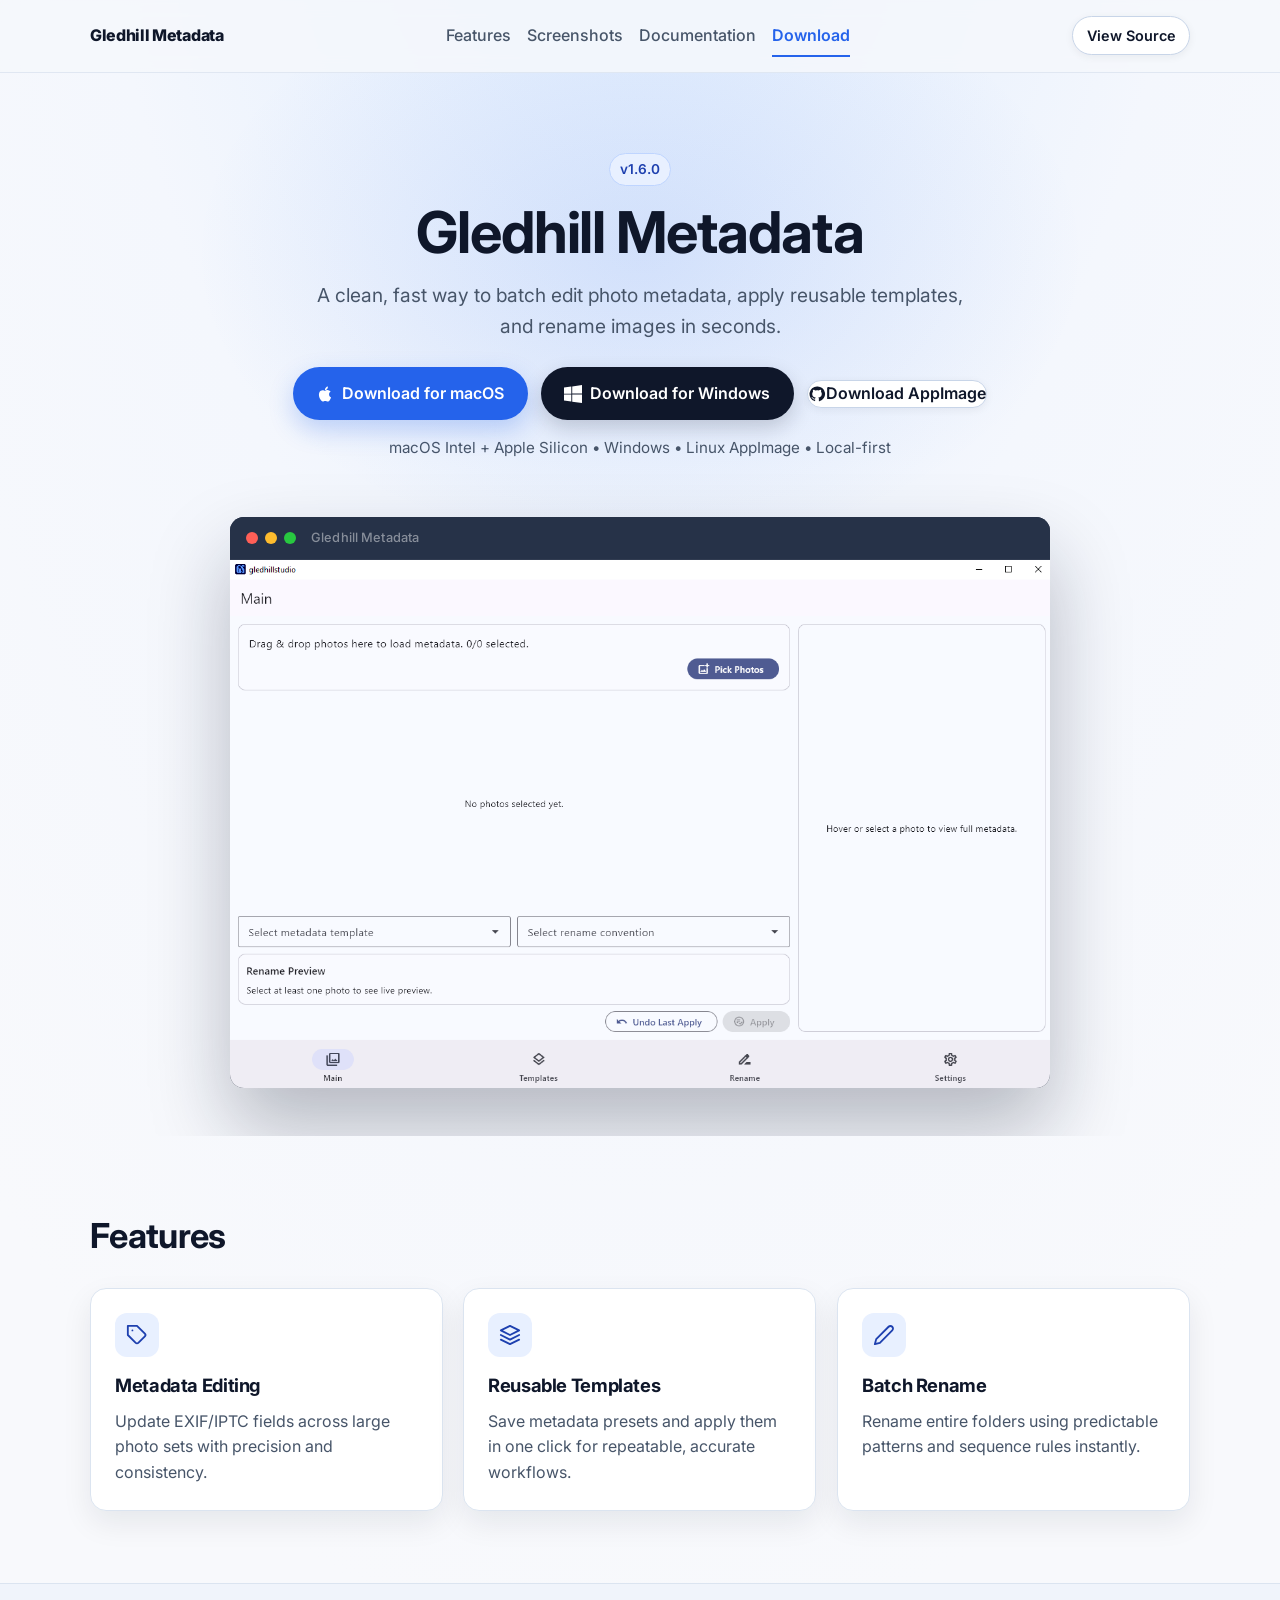
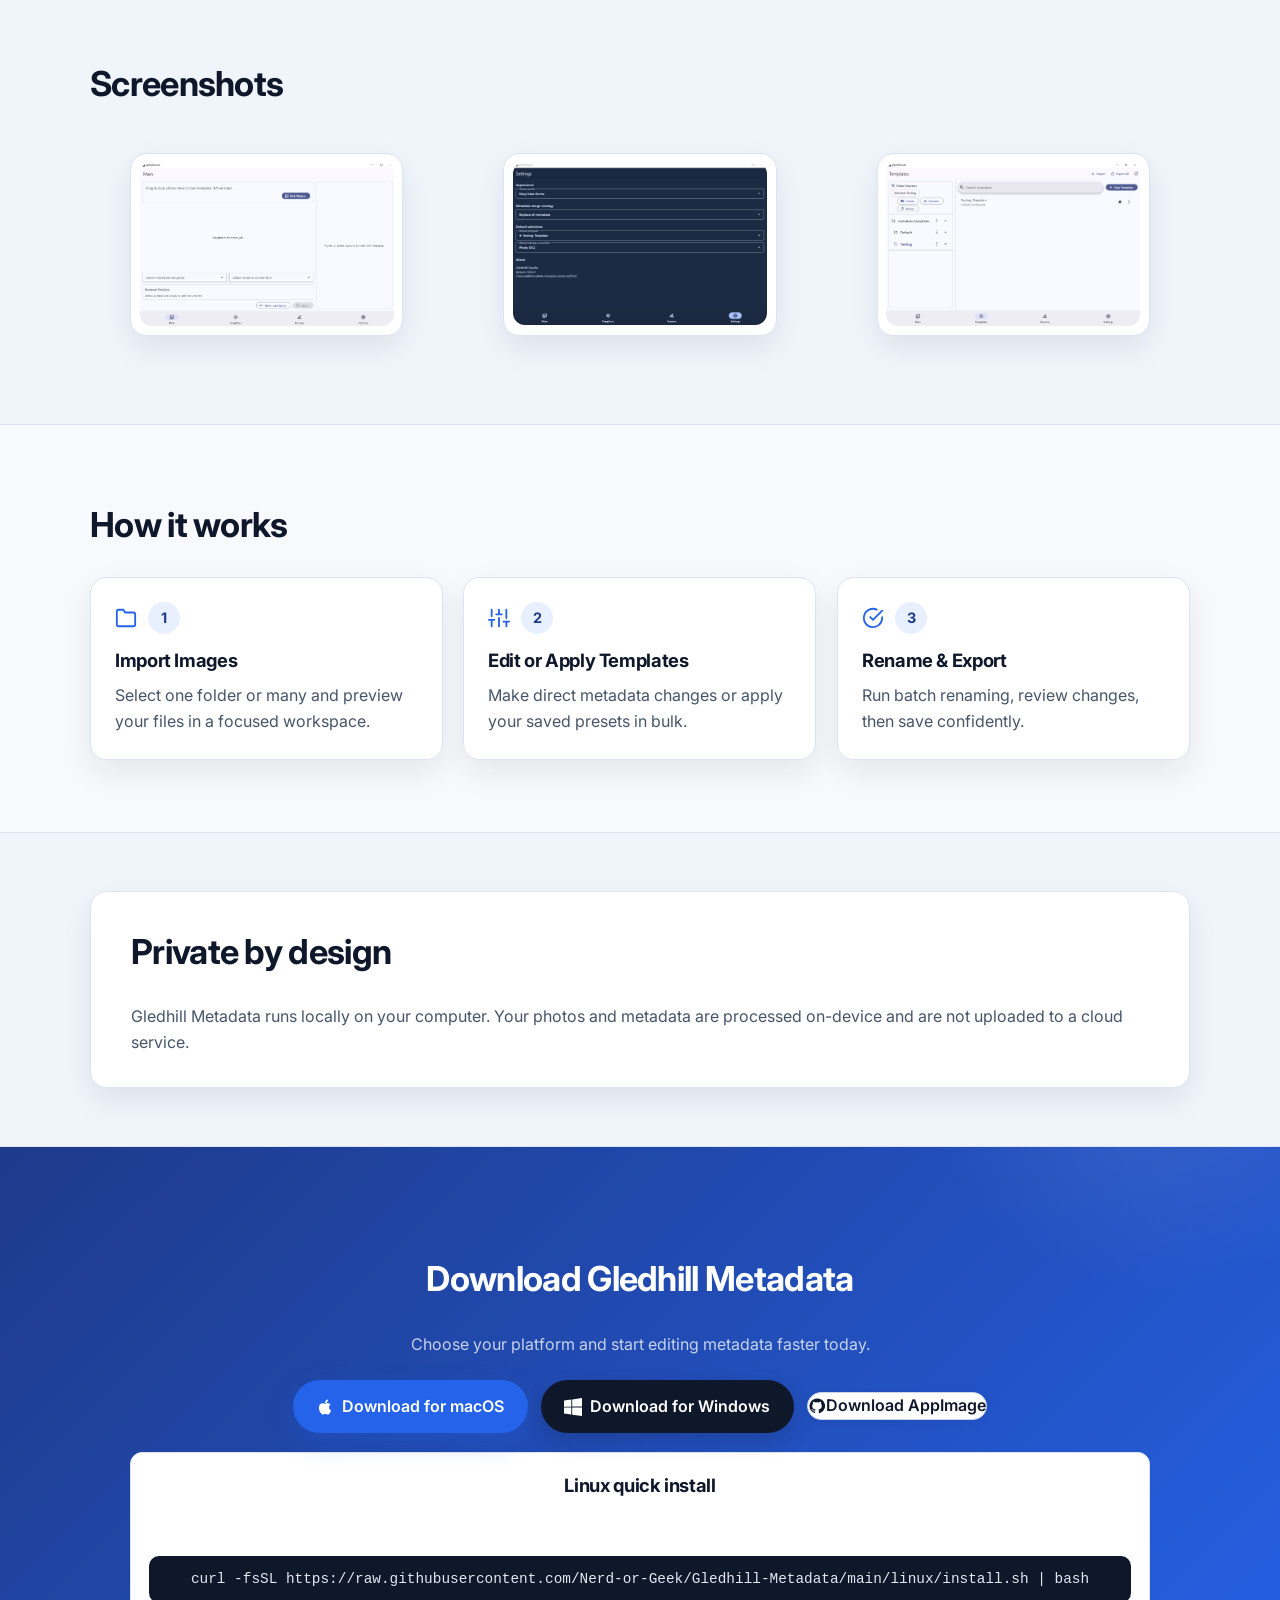
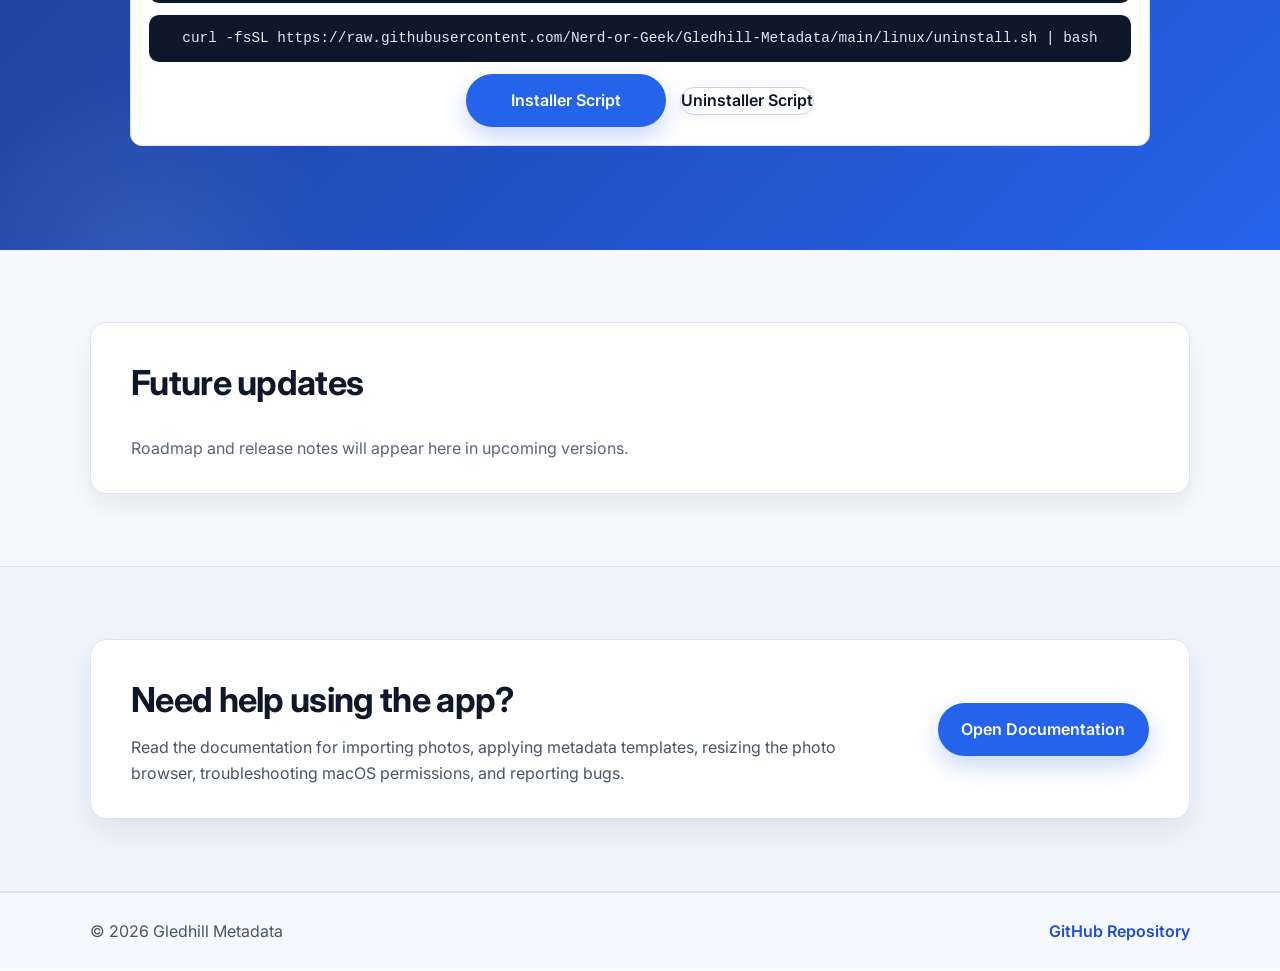
==== index.html @ 22e9134a "Linux AppImage packaging and install system - Added AppImage build system for cross-distro Linux sup" ====
<!doctype html>
<html lang="en">
<head>
  <meta charset="UTF-8" />
  <meta name="viewport" content="width=device-width, initial-scale=1.0" />
  <meta name="description" content="Gledhill Metadata is a cross-platform photo metadata editor for fast batch editing, template application, and image renaming." />
  <title>Gledhill Metadata — Photo Metadata Editor</title>
  <meta property="og:title" content="Gledhill Metadata — Photo Metadata Editor" />
  <meta property="og:description" content="Batch edit photo metadata, apply reusable templates, and rename images in seconds. Local-first, cross-platform." />
  <meta property="og:image" content="https://nerd-or-geek.github.io/Gledhill-Metadata/assets/screenshot-1.PNG" />
  <meta property="og:url" content="https://nerd-or-geek.github.io/Gledhill-Metadata/" />
  <meta name="twitter:card" content="summary_large_image" />
  <link rel="icon" type="image/x-icon" href="gledhillmetadata/assets/icons/app_logo.ico" />
  <link rel="preconnect" href="https://fonts.googleapis.com" />
  <link rel="preconnect" href="https://fonts.gstatic.com" crossorigin />
  <link href="https://fonts.googleapis.com/css2?family=Inter:wght@400;500;600;700;800&display=swap" rel="stylesheet" />
  <link rel="stylesheet" href="styles.css" />
</head>
<body>
  <header class="site-header">
    <div class="container header-inner">
      <a href="#top" class="brand" aria-label="Gledhill Metadata home">Gledhill Metadata</a>
      <nav class="nav" aria-label="Main navigation">
        <a href="#features">Features</a>
        <a href="#screenshots">Screenshots</a>
        <a href="docs.html">Documentation</a>
        <a href="#download">Download</a>
      </nav>
      <a class="btn btn-outline btn-small" href="https://github.com/Nerd-or-Geek/Gledhill-Metadata" target="_blank" rel="noopener noreferrer">View Source</a>
    </div>
  </header>

  <main id="top">
    <section class="hero">
      <div class="container hero-inner">
        <span class="version-pill">v1.6.0</span>
        <h1>Gledhill Metadata</h1>
        <p class="hero-tagline">A clean, fast way to batch edit photo metadata, apply reusable templates, and rename images in seconds.</p>
        <div class="hero-actions">
          <a class="btn btn-primary" href="downloads/Gledhill-Metadata-mac.dmg" download>
            <svg class="btn-icon" xmlns="http://www.w3.org/2000/svg" viewBox="0 0 24 24" fill="currentColor" aria-hidden="true"><path d="M18.71 19.5c-.83 1.24-1.71 2.45-3.05 2.47-1.34.03-1.77-.79-3.29-.79-1.53 0-2 .77-3.27.82-1.31.05-2.3-1.32-3.14-2.53C4.25 17 2.94 12.45 4.7 9.39c.87-1.52 2.43-2.48 4.12-2.51 1.28-.02 2.5.87 3.29.87.78 0 2.26-1.07 3.8-.91.65.03 2.47.26 3.64 1.98-.09.06-2.17 1.28-2.15 3.81.03 3.02 2.65 4.03 2.68 4.04-.03.07-.42 1.44-1.38 2.83M13 3.5c.73-.83 1.94-1.46 2.94-1.5.13 1.17-.34 2.35-1.04 3.19-.69.85-1.83 1.51-2.95 1.42-.15-1.15.41-2.35 1.05-3.11z"/></svg>
            Download for macOS
          </a>
          <a class="btn btn-secondary" href="downloads/Gledhill-Metadata-setup.exe" download>
            <svg class="btn-icon" xmlns="http://www.w3.org/2000/svg" viewBox="0 0 24 24" fill="currentColor" aria-hidden="true"><path d="M0 3.449L9.75 2.1v9.451H0m10.949-9.602L24 0v11.4H10.949M0 12.6h9.75v9.451L0 20.699M10.949 12.6H24V24l-13.051-1.801"/></svg>
            Download for Windows
          </a>
          <a class="btn btn-outline" href="downloads/gledhill_metadata-x86_64.AppImage" download>
            <svg class="btn-icon" xmlns="http://www.w3.org/2000/svg" viewBox="0 0 24 24" fill="currentColor" aria-hidden="true"><path d="M12 2a10 10 0 0 0-3.16 19.49c.5.09.68-.22.68-.48v-1.7c-2.78.61-3.37-1.18-3.37-1.18-.45-1.15-1.11-1.46-1.11-1.46-.91-.62.07-.61.07-.61 1 .07 1.53 1.03 1.53 1.03.9 1.53 2.36 1.09 2.93.83.09-.65.35-1.09.63-1.34-2.22-.25-4.55-1.11-4.55-4.94 0-1.09.39-1.98 1.03-2.68-.1-.25-.45-1.27.1-2.64 0 0 .84-.27 2.75 1.02A9.55 9.55 0 0 1 12 6.99c.85 0 1.71.11 2.51.34 1.91-1.29 2.75-1.02 2.75-1.02.55 1.37.2 2.39.1 2.64.64.7 1.03 1.59 1.03 2.68 0 3.84-2.34 4.69-4.57 4.94.36.31.68.92.68 1.86v2.76c0 .27.18.58.69.48A10 10 0 0 0 12 2Z"/></svg>
            Download AppImage
          </a>
        </div>
        <p class="hero-note">macOS Intel + Apple Silicon • Windows • Linux AppImage • Local-first</p>
        <div class="hero-preview" data-reveal>
          <div class="preview-frame">
            <div class="preview-titlebar">
              <span class="preview-dot"></span>
              <span class="preview-dot"></span>
              <span class="preview-dot"></span>
              <span class="preview-title">Gledhill Metadata</span>
            </div>
            <img src="assets/screenshot-1.PNG" alt="Gledhill Metadata app window" />
          </div>
        </div>
      </div>
    </section>

    <section id="features" class="section">
      <div class="container" data-reveal>
        <h2>Features</h2>
        <div class="grid cards-3">
          <article class="card">
            <div class="card-icon">
              <svg xmlns="http://www.w3.org/2000/svg" viewBox="0 0 24 24" fill="none" stroke="currentColor" stroke-width="2" stroke-linecap="round" stroke-linejoin="round" aria-hidden="true"><path d="M20.59 13.41l-7.17 7.17a2 2 0 0 1-2.83 0L2 12V2h10l8.59 8.59a2 2 0 0 1 0 2.82z"/><line x1="7" y1="7" x2="7.01" y2="7"/></svg>
            </div>
            <h3>Metadata Editing</h3>
            <p>Update EXIF/IPTC fields across large photo sets with precision and consistency.</p>
          </article>
          <article class="card">
            <div class="card-icon">
              <svg xmlns="http://www.w3.org/2000/svg" viewBox="0 0 24 24" fill="none" stroke="currentColor" stroke-width="2" stroke-linecap="round" stroke-linejoin="round" aria-hidden="true"><polygon points="12 2 2 7 12 12 22 7 12 2"/><polyline points="2 17 12 22 22 17"/><polyline points="2 12 12 17 22 12"/></svg>
            </div>
            <h3>Reusable Templates</h3>
            <p>Save metadata presets and apply them in one click for repeatable, accurate workflows.</p>
          </article>
          <article class="card">
            <div class="card-icon">
              <svg xmlns="http://www.w3.org/2000/svg" viewBox="0 0 24 24" fill="none" stroke="currentColor" stroke-width="2" stroke-linecap="round" stroke-linejoin="round" aria-hidden="true"><path d="M17 3a2.828 2.828 0 1 1 4 4L7.5 20.5 2 22l1.5-5.5L17 3z"/></svg>
            </div>
            <h3>Batch Rename</h3>
            <p>Rename entire folders using predictable patterns and sequence rules instantly.</p>
          </article>
        </div>
      </div>
    </section>

    <section id="screenshots" class="section section-alt">
      <div class="container" data-reveal>
        <h2>Screenshots</h2>
        <div class="grid screenshot-grid">
          <figure class="shot-card">
            <img src="assets/screenshot-1.PNG" alt="Gledhill Metadata metadata editor placeholder screenshot" loading="lazy" />
          </figure>
          <figure class="shot-card">
            <img src="assets/screenshot-3.PNG" alt="Gledhill Metadata template manager placeholder screenshot" loading="lazy" />
          </figure>
          <figure class="shot-card">
            <img src="assets/screenshot-2.PNG" alt="Gledhill Metadata batch rename placeholder screenshot" loading="lazy" />
          </figure>
        </div>
      </div>
    </section>

    <section id="how-it-works" class="section">
      <div class="container" data-reveal>
        <h2>How it works</h2>
        <div class="grid steps-3">
          <article class="step">
            <div class="step-icon">
              <svg xmlns="http://www.w3.org/2000/svg" viewBox="0 0 24 24" fill="none" stroke="currentColor" stroke-width="2" stroke-linecap="round" stroke-linejoin="round" aria-hidden="true"><path d="M22 19a2 2 0 0 1-2 2H4a2 2 0 0 1-2-2V5a2 2 0 0 1 2-2h5l2 3h9a2 2 0 0 1 2 2z"/></svg>
              <span class="step-number">1</span>
            </div>
            <h3>Import Images</h3>
            <p>Select one folder or many and preview your files in a focused workspace.</p>
          </article>
          <article class="step">
            <div class="step-icon">
              <svg xmlns="http://www.w3.org/2000/svg" viewBox="0 0 24 24" fill="none" stroke="currentColor" stroke-width="2" stroke-linecap="round" stroke-linejoin="round" aria-hidden="true"><line x1="4" y1="21" x2="4" y2="14"/><line x1="4" y1="10" x2="4" y2="3"/><line x1="12" y1="21" x2="12" y2="12"/><line x1="12" y1="8" x2="12" y2="3"/><line x1="20" y1="21" x2="20" y2="16"/><line x1="20" y1="12" x2="20" y2="3"/><line x1="1" y1="14" x2="7" y2="14"/><line x1="9" y1="8" x2="15" y2="8"/><line x1="17" y1="16" x2="23" y2="16"/></svg>
              <span class="step-number">2</span>
            </div>
            <h3>Edit or Apply Templates</h3>
            <p>Make direct metadata changes or apply your saved presets in bulk.</p>
          </article>
          <article class="step">
            <div class="step-icon">
              <svg xmlns="http://www.w3.org/2000/svg" viewBox="0 0 24 24" fill="none" stroke="currentColor" stroke-width="2" stroke-linecap="round" stroke-linejoin="round" aria-hidden="true"><path d="M22 11.08V12a10 10 0 1 1-5.93-9.14"/><polyline points="22 4 12 14.01 9 11.01"/></svg>
              <span class="step-number">3</span>
            </div>
            <h3>Rename &amp; Export</h3>
            <p>Run batch renaming, review changes, then save confidently.</p>
          </article>
        </div>
      </div>
    </section>

    <section class="section section-alt privacy">
      <div class="container privacy-box">
        <h2>Private by design</h2>
        <p>Gledhill Metadata runs locally on your computer. Your photos and metadata are processed on-device and are not uploaded to a cloud service.</p>
      </div>
    </section>

    <section id="download" class="section download-section">
      <div class="container download-inner">
        <h2>Download Gledhill Metadata</h2>
        <p>Choose your platform and start editing metadata faster today.</p>
        <div class="hero-actions">
          <a class="btn btn-primary" href="downloads/Gledhill-Metadata-mac.dmg" download>
            <svg class="btn-icon" xmlns="http://www.w3.org/2000/svg" viewBox="0 0 24 24" fill="currentColor" aria-hidden="true"><path d="M18.71 19.5c-.83 1.24-1.71 2.45-3.05 2.47-1.34.03-1.77-.79-3.29-.79-1.53 0-2 .77-3.27.82-1.31.05-2.3-1.32-3.14-2.53C4.25 17 2.94 12.45 4.7 9.39c.87-1.52 2.43-2.48 4.12-2.51 1.28-.02 2.5.87 3.29.87.78 0 2.26-1.07 3.8-.91.65.03 2.47.26 3.64 1.98-.09.06-2.17 1.28-2.15 3.81.03 3.02 2.65 4.03 2.68 4.04-.03.07-.42 1.44-1.38 2.83M13 3.5c.73-.83 1.94-1.46 2.94-1.5.13 1.17-.34 2.35-1.04 3.19-.69.85-1.83 1.51-2.95 1.42-.15-1.15.41-2.35 1.05-3.11z"/></svg>
            Download for macOS
          </a>
          <a class="btn btn-secondary" href="downloads/Gledhill-Metadata-setup.exe" download>
            <svg class="btn-icon" xmlns="http://www.w3.org/2000/svg" viewBox="0 0 24 24" fill="currentColor" aria-hidden="true"><path d="M0 3.449L9.75 2.1v9.451H0m10.949-9.602L24 0v11.4H10.949M0 12.6h9.75v9.451L0 20.699M10.949 12.6H24V24l-13.051-1.801"/></svg>
            Download for Windows
          </a>
          <a class="btn btn-outline" href="downloads/gledhill_metadata-x86_64.AppImage" download>
            <svg class="btn-icon" xmlns="http://www.w3.org/2000/svg" viewBox="0 0 24 24" fill="currentColor" aria-hidden="true"><path d="M12 2a10 10 0 0 0-3.16 19.49c.5.09.68-.22.68-.48v-1.7c-2.78.61-3.37-1.18-3.37-1.18-.45-1.15-1.11-1.46-1.11-1.46-.91-.62.07-.61.07-.61 1 .07 1.53 1.03 1.53 1.03.9 1.53 2.36 1.09 2.93.83.09-.65.35-1.09.63-1.34-2.22-.25-4.55-1.11-4.55-4.94 0-1.09.39-1.98 1.03-2.68-.1-.25-.45-1.27.1-2.64 0 0 .84-.27 2.75 1.02A9.55 9.55 0 0 1 12 6.99c.85 0 1.71.11 2.51.34 1.91-1.29 2.75-1.02 2.75-1.02.55 1.37.2 2.39.1 2.64.64.7 1.03 1.59 1.03 2.68 0 3.84-2.34 4.69-4.57 4.94.36.31.68.92.68 1.86v2.76c0 .27.18.58.69.48A10 10 0 0 0 12 2Z"/></svg>
            Download AppImage
          </a>
        </div>
        <div class="linux-install-box">
          <h3>Linux quick install</h3>
          <p>Install or remove from terminal with one command.</p>
          <pre class="code-block"><code>curl -fsSL https://raw.githubusercontent.com/Nerd-or-Geek/Gledhill-Metadata/main/linux/install.sh | bash</code></pre>
          <pre class="code-block"><code>curl -fsSL https://raw.githubusercontent.com/Nerd-or-Geek/Gledhill-Metadata/main/linux/uninstall.sh | bash</code></pre>
          <div class="hero-actions">
            <a class="btn btn-primary" href="https://raw.githubusercontent.com/Nerd-or-Geek/Gledhill-Metadata/main/linux/install.sh" target="_blank" rel="noopener noreferrer">Installer Script</a>
            <a class="btn btn-outline" href="https://raw.githubusercontent.com/Nerd-or-Geek/Gledhill-Metadata/main/linux/uninstall.sh" target="_blank" rel="noopener noreferrer">Uninstaller Script</a>
          </div>
        </div>
      </div>
    </section>

    <section id="updates" class="section">
      <div class="container updates-box">
        <h2>Future updates</h2>
        <p class="updates-placeholder">Roadmap and release notes will appear here in upcoming versions.</p>
      </div>
    </section>

    <section class="section section-alt">
      <div class="container docs-promo" data-reveal>
        <div>
          <h2>Need help using the app?</h2>
          <p>Read the documentation for importing photos, applying metadata templates, resizing the photo browser, troubleshooting macOS permissions, and reporting bugs.</p>
        </div>
        <a class="btn btn-primary" href="docs.html">Open Documentation</a>
      </div>
    </section>
  </main>

  <footer class="site-footer">
    <div class="container footer-inner">
      <p>&copy; <span id="year"></span> Gledhill Metadata</p>
      <a href="https://github.com/Nerd-or-Geek/Gledhill-Metadata" target="_blank" rel="noopener noreferrer">GitHub Repository</a>
    </div>
  </footer>

  <script src="script.js"></script>
</body>
</html>
---- styles.css ----
:root {
  --bg: #f4f7fd;
  --surface: #ffffff;
  --surface-alt: #f0f4fb;
  --text: #0f172a;
  --muted: #475569;
  --primary: #2563eb;
  --primary-hover: #1d4ed8;
  --secondary: #0f172a;
  --secondary-hover: #1e293b;
  --border: #dbe4f0;
  --shadow: 0 12px 30px rgba(15, 23, 42, 0.08);
  --shadow-lg: 0 24px 60px rgba(15, 23, 42, 0.14);
  --radius: 16px;
  --radius-sm: 12px;
  --container: 1100px;
}

* {
  box-sizing: border-box;
}

html,
body {
  margin: 0;
  padding: 0;
}

body {
  font-family: Inter, -apple-system, BlinkMacSystemFont, "Segoe UI", Roboto, Arial, sans-serif;
  background: radial-gradient(ellipse 80% 50% at 50% -10%, #dbeafe 0%, var(--bg) 55%, #f8f9fc 100%);
  color: var(--text);
  line-height: 1.6;
}

a {
  color: inherit;
  text-decoration: none;
  outline: none;
}

a:focus-visible {
  outline: 2px solid var(--primary);
  outline-offset: 4px;
  border-radius: 4px;
}

.container {
  width: min(var(--container), calc(100% - 2rem));
  margin: 0 auto;
}

.site-header {
  position: sticky;
  top: 0;
  z-index: 50;
  backdrop-filter: blur(10px);
  background: rgba(246, 248, 252, 0.8);
  border-bottom: 1px solid rgba(219, 228, 240, 0.8);
}

.header-inner {
  min-height: 72px;
  display: flex;
  align-items: center;
  justify-content: space-between;
  gap: 1rem;
}

.brand {
  font-weight: 800;
  letter-spacing: -0.02em;
  transition: color 0.2s ease;
}

.brand:hover {
  color: var(--primary);
}

.nav {
  display: flex;
  align-items: center;
  gap: 1rem;
}

.nav a {
  color: var(--muted);
  font-weight: 500;
  transition: color 0.2s ease;
  position: relative;
  padding: 0.5rem 0;
}

.nav a::after {
  content: '';
  position: absolute;
  bottom: 0;
  left: 0;
  right: 0;
  height: 2px;
  background: var(--primary);
  transform: scaleX(0);
  transition: transform 0.3s ease;
}

.nav a:hover {
  color: var(--text);
}

.nav a:hover::after,
.nav a.active::after {
  transform: scaleX(1);
}

.section {
  padding: 4.5rem 0;
}

.section-alt {
  background: var(--surface-alt);
  border-top: 1px solid var(--border);
  border-bottom: 1px solid var(--border);
}

.hero {
  padding: 5rem 0 0;
  position: relative;
  overflow: hidden;
}

.hero::before {
  content: '';
  position: absolute;
  top: -120px;
  left: 50%;
  transform: translateX(-50%);
  width: 900px;
  height: 600px;
  background: radial-gradient(ellipse, rgba(37,99,235,0.12) 0%, transparent 70%);
  pointer-events: none;
  z-index: 0;
}

.hero-inner {
  position: relative;
  z-index: 1;
  text-align: center;
  max-width: 860px;
}

.version-pill {
  display: inline-flex;
  padding: 0.3rem 0.65rem;
  border-radius: 999px;
  border: 1px solid #bfd5ff;
  background: #e8f0ff;
  color: #1e40af;
  font-size: 0.85rem;
  font-weight: 600;
  animation: slideDown 0.6s cubic-bezier(0.4, 0, 0.2, 1);
}

@keyframes slideDown {
  from {
    opacity: 0;
    transform: translateY(-20px);
  }
  to {
    opacity: 1;
    transform: translateY(0);
  }
}

h1,
h2,
h3 {
  margin: 0;
  letter-spacing: -0.02em;
}

h1 {
  margin-top: 0.9rem;
  font-size: clamp(2rem, 5vw, 3.6rem);
  line-height: 1.1;
  animation: fadeInUp 0.8s cubic-bezier(0.4, 0, 0.2, 1) 0.1s backwards;
}

@keyframes fadeInUp {
  from {
    opacity: 0;
    transform: translateY(24px);
  }
  to {
    opacity: 1;
    transform: translateY(0);
  }
}

h2 {
  font-size: clamp(1.5rem, 3.2vw, 2.15rem);
  margin-bottom: 1.6rem;
}

h3 {
  font-size: 1.15rem;
  margin-bottom: 0.5rem;
}

p {
  margin: 0;
  color: var(--muted);
}

.hero-tagline {
  margin: 1rem auto 1.6rem;
  font-size: clamp(1rem, 2vw, 1.2rem);
  max-width: 680px;
  animation: fadeInUp 0.8s cubic-bezier(0.4, 0, 0.2, 1) 0.2s backwards;
}

.hero-note {
  margin-top: 1rem;
  font-size: 0.95rem;
}

.hero-actions {
  display: flex;
  align-items: center;
  justify-content: center;
  gap: 0.85rem;
  flex-wrap: wrap;
  animation: fadeInUp 0.8s cubic-bezier(0.4, 0, 0.2, 1) 0.3s backwards;
}

.linux-install-box {
  margin-top: 1.2rem;
  padding: 1.1rem;
  border: 1px solid var(--border);
  border-radius: var(--radius-sm);
  background: #fff;
}

.linux-install-box h3 {
  margin-bottom: 0.3rem;
}

.code-block {
  margin: 0.75rem 0;
  padding: 0.75rem 0.9rem;
  border-radius: 10px;
  background: #0f172a;
  color: #e2e8f0;
  overflow-x: auto;
  font-size: 0.9rem;
}

.code-block code {
  font-family: ui-monospace, SFMono-Regular, Menlo, Monaco, Consolas, "Liberation Mono", "Courier New", monospace;
}

.btn {
  display: inline-flex;
  align-items: center;
  justify-content: center;
  border-radius: 999px;
  font-weight: 600;
  transition: transform 0.2s cubic-bezier(0.4, 0, 0.2, 1), box-shadow 0.3s ease, background 0.2s ease;
  border: 1px solid transparent;
  cursor: pointer;
  will-change: transform;
}

.btn:hover {
  transform: translateY(-2px);
}

.btn:focus-visible {
  outline: 3px solid var(--primary);
  outline-offset: 3px;
}

.btn:active {
  transform: translateY(0);
  transition-duration: 0.1s;
}

.btn-primary,
.btn-secondary {
  padding: 0.8rem 1.4rem;
  min-width: 200px;
  gap: 0.5rem;
  font-size: 1rem;
  box-shadow: 0 10px 24px rgba(37, 99, 235, 0.25);
}

.btn-icon {
  width: 18px;
  height: 18px;
  flex-shrink: 0;
}

.btn-primary {
  background: var(--primary);
  color: #fff;
}

.btn-primary:hover {
  background: var(--primary-hover);
  box-shadow: 0 14px 32px rgba(37, 99, 235, 0.35);
}

.btn-secondary {
  background: var(--secondary);
  color: #fff;
  box-shadow: 0 8px 20px rgba(15, 23, 42, 0.18);
}

.btn-secondary:hover {
  background: var(--secondary-hover);
  box-shadow: 0 14px 32px rgba(15, 23, 42, 0.3);
}

.btn-outline {
  border-color: #c8d5e8;
  color: var(--text);
  background: #fff;
  box-shadow: 0 2px 8px rgba(15, 23, 42, 0.06);
}

.btn-outline:hover {
  background: #f8fbff;
  border-color: var(--primary);
  color: var(--primary);
  box-shadow: 0 4px 16px rgba(37, 99, 235, 0.15);
}

.btn-small {
  padding: 0.45rem 0.85rem;
  font-size: 0.9rem;
}

/* ---- Hero preview frame ---- */
.hero-preview {
  margin-top: 3.5rem;
  max-width: 820px;
  margin-left: auto;
  margin-right: auto;
  padding-bottom: 3rem;
}

.preview-frame {
  background: #1e293b;
  border-radius: 14px;
  box-shadow: 0 40px 80px rgba(15, 23, 42, 0.28), 0 0 0 1px rgba(255,255,255,0.07);
  overflow: hidden;
  transition: transform 0.4s ease, box-shadow 0.4s ease;
}

.hero-preview:hover .preview-frame {
  transform: translateY(-8px);
  box-shadow: 0 50px 100px rgba(15, 23, 42, 0.35), 0 0 0 1px rgba(255,255,255,0.1);
}

.preview-titlebar {
  display: flex;
  align-items: center;
  gap: 7px;
  padding: 11px 16px;
  background: #263248;
  border-bottom: 1px solid rgba(255,255,255,0.05);
}

.preview-dot {
  width: 12px;
  height: 12px;
  border-radius: 50%;
  flex-shrink: 0;
}

.preview-dot:nth-child(1) { background: #ff5f57; }
.preview-dot:nth-child(2) { background: #febc2e; }
.preview-dot:nth-child(3) { background: #28c840; }

.preview-title {
  margin-left: 0.5rem;
  font-size: 0.8rem;
  color: rgba(255,255,255,0.45);
  font-weight: 500;
  letter-spacing: 0.01em;
}

.preview-frame img {
  width: 100%;
  height: auto;
  display: block;
}

/* ---- Card icons ---- */
.card-icon {
  width: 44px;
  height: 44px;
  border-radius: 12px;
  background: #e8f0ff;
  display: flex;
  align-items: center;
  justify-content: center;
  margin-bottom: 0.9rem;
  color: #1e40af;
  flex-shrink: 0;
  transition: transform 0.3s ease, background 0.3s ease;
}

.card:hover .card-icon {
  transform: scale(1.1) rotate(3deg);
  background: #dae6ff;
}

.card-icon svg {
  width: 22px;
  height: 22px;
}

/* ---- Step icons ---- */
.step-icon {
  display: flex;
  align-items: center;
  gap: 0.7rem;
  margin-bottom: 0.75rem;
}

.step-icon svg {
  width: 22px;
  height: 22px;
  color: #2563eb;
  flex-shrink: 0;
}

/* ---- Scroll reveal ---- */
[data-reveal] {
  opacity: 0;
  transform: translateY(32px);
  transition: opacity 0.7s cubic-bezier(0.4, 0, 0.2, 1), transform 0.7s cubic-bezier(0.4, 0, 0.2, 1);
}

[data-reveal].visible {
  opacity: 1;
  transform: translateY(0);
}

/* ---- Nav active ---- */
.nav a.active {
  color: var(--primary);
  font-weight: 600;
}


.grid {
  display: grid;
  gap: 1.25rem;
}

.cards-3,
.steps-3,
.screenshot-grid {
  grid-template-columns: repeat(3, minmax(0, 1fr));
}

.card,
.step,
.shot-card,
.privacy-box,
.download-inner,
.updates-box {
  background: var(--surface);
  border: 1px solid var(--border);
  border-radius: var(--radius);
  box-shadow: var(--shadow);
}

.card,
.step {
  padding: 1.5rem;
  transition: transform 0.3s cubic-bezier(0.4, 0, 0.2, 1), box-shadow 0.3s ease;
  will-change: transform;
}

.card:hover,
.step:hover {
  transform: translateY(-6px) scale(1.01);
  box-shadow: 0 28px 70px rgba(15, 23, 42, 0.18);
}

.step-number {
  width: 32px;
  height: 32px;
  border-radius: 50%;
  display: inline-flex;
  align-items: center;
  justify-content: center;
  background: #e8f0ff;
  color: #1e3a8a;
  font-weight: 700;
  font-size: 0.9rem;
  flex-shrink: 0;
}

.shot-card {
  padding: 0.55rem;
  transition: transform 0.3s cubic-bezier(0.4, 0, 0.2, 1), box-shadow 0.3s ease;
  cursor: pointer;
  overflow: hidden;
}

.shot-card:hover {
  transform: translateY(-4px);
  box-shadow: 0 20px 50px rgba(15, 23, 42, 0.15);
}

.shot-card img {
  width: 100%;
  height: auto;
  display: block;
  border-radius: var(--radius-sm);
  transition: transform 0.4s cubic-bezier(0.4, 0, 0.2, 1);
}

.shot-card:hover img {
  transform: scale(1.03);
}

.privacy {
  padding-top: 3.6rem;
  padding-bottom: 3.6rem;
}

.privacy-box,
.updates-box,
.download-inner {
  padding: 2rem 2.5rem;
}

.download-section {
  background: linear-gradient(135deg, #1e3a8a 0%, #2563eb 100%);
  border-top: none;
  border-bottom: none;
  position: relative;
  overflow: hidden;
}

.download-section::before {
  content: '';
  position: absolute;
  top: -50%;
  right: -10%;
  width: 500px;
  height: 500px;
  background: radial-gradient(circle, rgba(255,255,255,0.1) 0%, transparent 70%);
  pointer-events: none;
}

.download-section::after {
  content: '';
  position: absolute;
  bottom: -30%;
  left: -5%;
  width: 400px;
  height: 400px;
  background: radial-gradient(circle, rgba(255,255,255,0.08) 0%, transparent 70%);
  pointer-events: none;
}

.download-section h2 {
  color: #fff;
}

.download-section p {
  color: rgba(255,255,255,0.75);
}

.download-inner {
  background: transparent;
  border: none;
  box-shadow: none;
  text-align: center;
  position: relative;
  z-index: 1;
}

.download-inner p {
  margin: 0.5rem 0 1.4rem;
}

.updates-placeholder {
  opacity: 0.9;
}

.docs-promo {
  display: flex;
  align-items: center;
  justify-content: space-between;
  gap: 1.5rem;
  background: var(--surface);
  border: 1px solid var(--border);
  border-radius: var(--radius);
  box-shadow: var(--shadow);
  padding: 2rem 2.5rem;
}

.docs-promo h2 {
  margin-bottom: 0.5rem;
}

.docs-promo p {
  max-width: 720px;
}

.doc-hero {
  padding: 5rem 0 3rem;
  position: relative;
  overflow: hidden;
}

.doc-hero::before {
  content: '';
  position: absolute;
  top: -160px;
  right: -120px;
  width: 560px;
  height: 560px;
  background: radial-gradient(circle, rgba(37,99,235,0.14) 0%, transparent 70%);
  pointer-events: none;
}

.doc-hero-inner {
  position: relative;
  z-index: 1;
  max-width: 860px;
  text-align: center;
}

.doc-layout {
  display: grid;
  grid-template-columns: 260px minmax(0, 1fr);
  gap: 2rem;
  align-items: start;
}

.doc-sidebar {
  position: sticky;
  top: 96px;
  background: var(--surface);
  border: 1px solid var(--border);
  border-radius: var(--radius);
  box-shadow: var(--shadow);
  padding: 1rem;
}

.doc-sidebar nav {
  display: grid;
  gap: 0.35rem;
}

.doc-sidebar a {
  color: var(--muted);
  font-weight: 600;
  padding: 0.55rem 0.7rem;
  border-radius: 10px;
  transition: background 0.2s ease, color 0.2s ease;
}

.doc-sidebar a:hover {
  color: var(--primary);
  background: #eef5ff;
}

.doc-content {
  display: grid;
  gap: 1.25rem;
}

.doc-section {
  scroll-margin-top: 96px;
  background: var(--surface);
  border: 1px solid var(--border);
  border-radius: var(--radius);
  box-shadow: var(--shadow);
  padding: 2rem;
}

.doc-section h2 {
  margin-bottom: 0.75rem;
}

.doc-section h3 {
  margin-top: 1.1rem;
}

.doc-steps,
.doc-list {
  margin: 1rem 0 0;
  padding-left: 1.35rem;
  color: var(--muted);
}

.doc-steps li,
.doc-list li {
  margin-bottom: 0.45rem;
}

.doc-grid {
  display: grid;
  grid-template-columns: repeat(2, minmax(0, 1fr));
  gap: 1rem;
  margin-top: 1rem;
}

.doc-card,
.doc-callout,
.doc-faq {
  border: 1px solid var(--border);
  border-radius: var(--radius-sm);
  background: #f8fbff;
}

.doc-card {
  padding: 1.1rem;
}

.doc-callout {
  margin-top: 1rem;
  padding: 1rem 1.1rem;
  color: var(--muted);
}

.doc-faq {
  padding: 1rem 1.1rem;
  margin-top: 0.85rem;
}

.doc-faq summary {
  cursor: pointer;
  color: var(--text);
  font-weight: 700;
}

.doc-faq p {
  margin-top: 0.75rem;
}

.site-footer {
  border-top: 1px solid var(--border);
  background: #f5f8fd;
}

.footer-inner {
  min-height: 76px;
  display: flex;
  align-items: center;
  justify-content: space-between;
  gap: 1rem;
}

.footer-inner a {
  color: #1d4ed8;
  font-weight: 600;
  position: relative;
  display: inline-block;
}

.footer-inner a::after {
  content: '';
  position: absolute;
  bottom: -2px;
  left: 0;
  right: 0;
  height: 2px;
  background: currentColor;
  transform: scaleX(0);
  transition: transform 0.3s ease;
}

.footer-inner a:hover::after {
  transform: scaleX(1);
}

.footer-inner a:hover {
  color: var(--primary-hover);
}

@media (max-width: 920px) {
  .cards-3,
  .steps-3,
  .screenshot-grid {
    grid-template-columns: repeat(2, minmax(0, 1fr));
  }

  .doc-layout {
    grid-template-columns: 1fr;
  }

  .doc-sidebar {
    position: static;
  }

  .doc-sidebar nav {
    grid-template-columns: repeat(2, minmax(0, 1fr));
  }
}

@media (max-width: 760px) {
  .header-inner {
    min-height: auto;
    padding: 0.9rem 0;
    flex-wrap: wrap;
    justify-content: center;
  }

  .nav {
    width: 100%;
    justify-content: center;
    flex-wrap: wrap;
  }

  .hero {
    padding-top: 4.8rem;
  }

  .hero-preview {
    margin-top: 2.5rem;
    padding-bottom: 2rem;
  }

  .section {
    padding: 3.4rem 0;
  }

  .cards-3,
  .steps-3,
  .screenshot-grid {
    grid-template-columns: 1fr;
  }

  .footer-inner {
    padding: 0.85rem 0;
    min-height: auto;
    flex-direction: column;
    justify-content: center;
  }

  .docs-promo {
    align-items: stretch;
    flex-direction: column;
    padding: 1.5rem;
  }

  .doc-hero {
    padding-top: 4rem;
  }

  .doc-section {
    padding: 1.35rem;
  }

  .doc-grid,
  .doc-sidebar nav {
    grid-template-columns: 1fr;
  }
}

/* ---- Reduced motion support ---- */
@media (prefers-reduced-motion: reduce) {
  *,
  *::before,
  *::after {
    animation-duration: 0.01ms !important;
    animation-iteration-count: 1 !important;
    transition-duration: 0.01ms !important;
    scroll-behavior: auto !important;
  }
  
  [data-reveal] {
    opacity: 1;
    transform: none;
  }
}
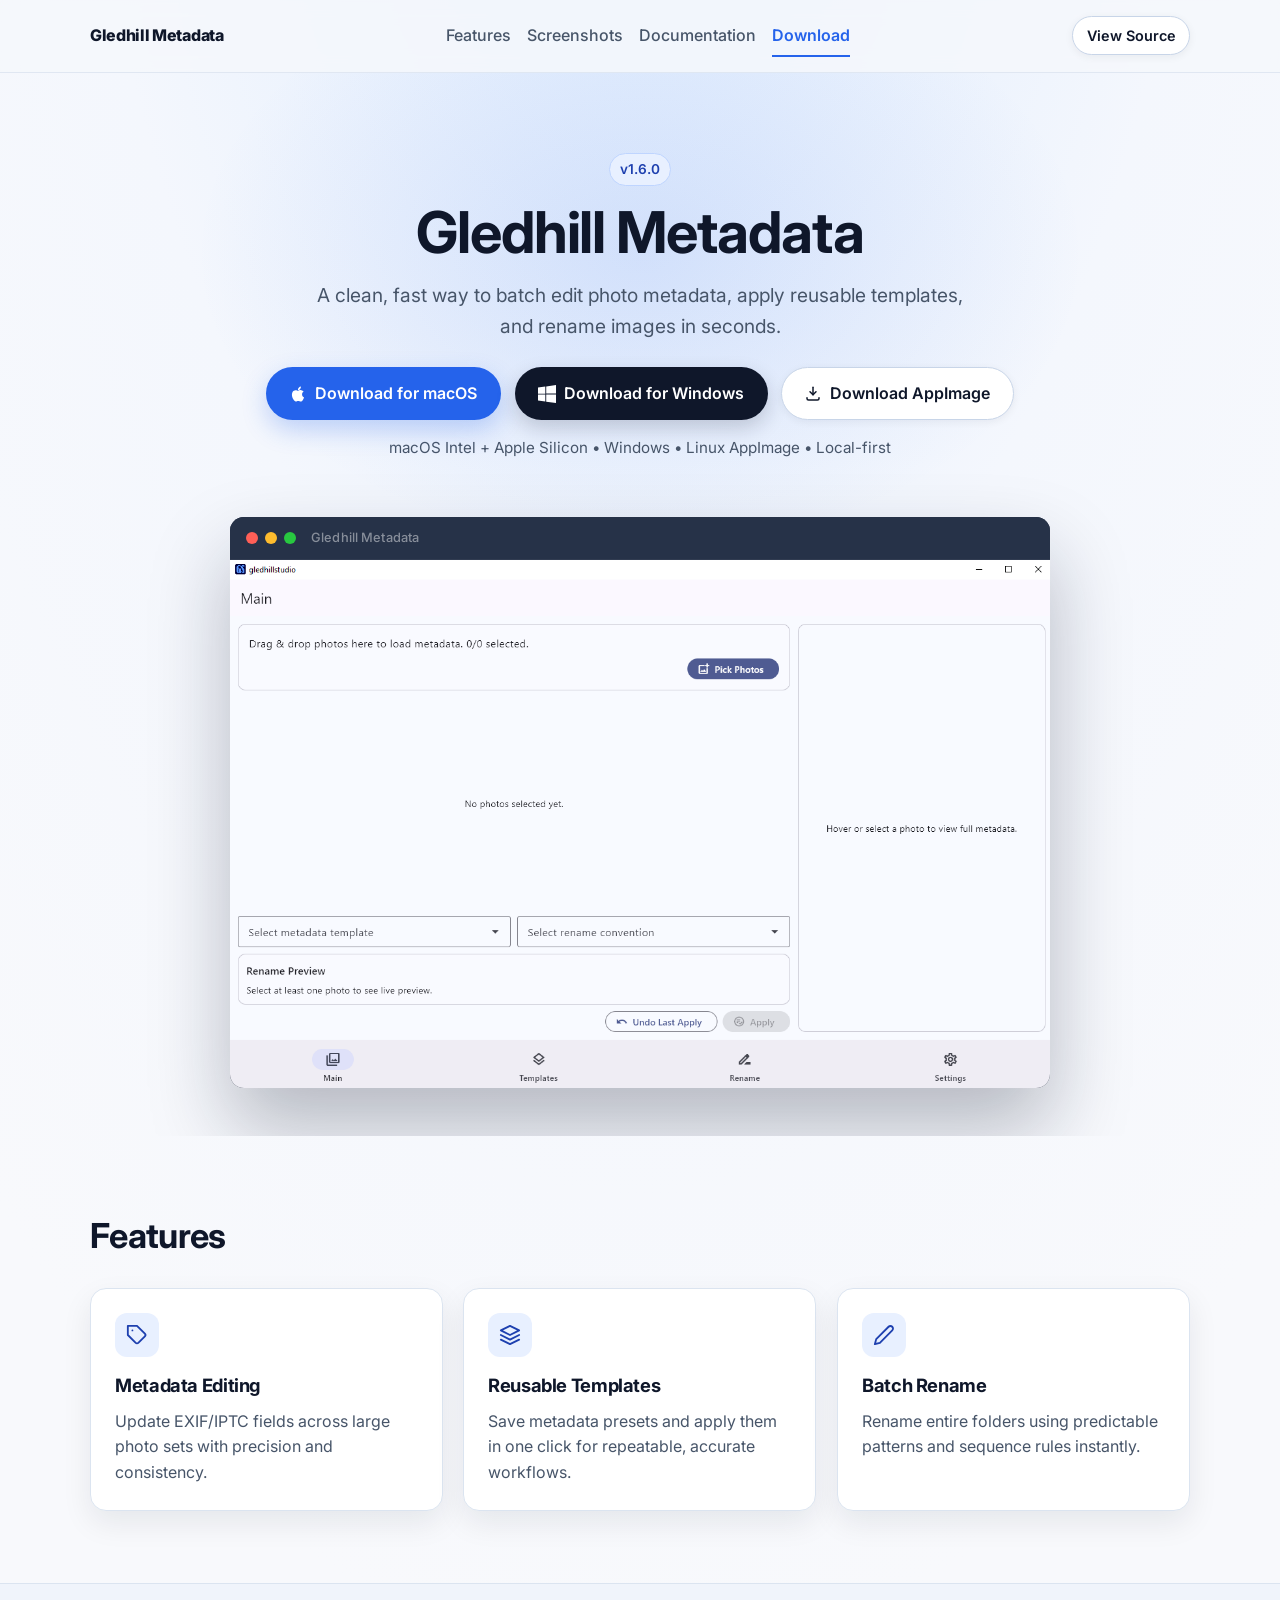
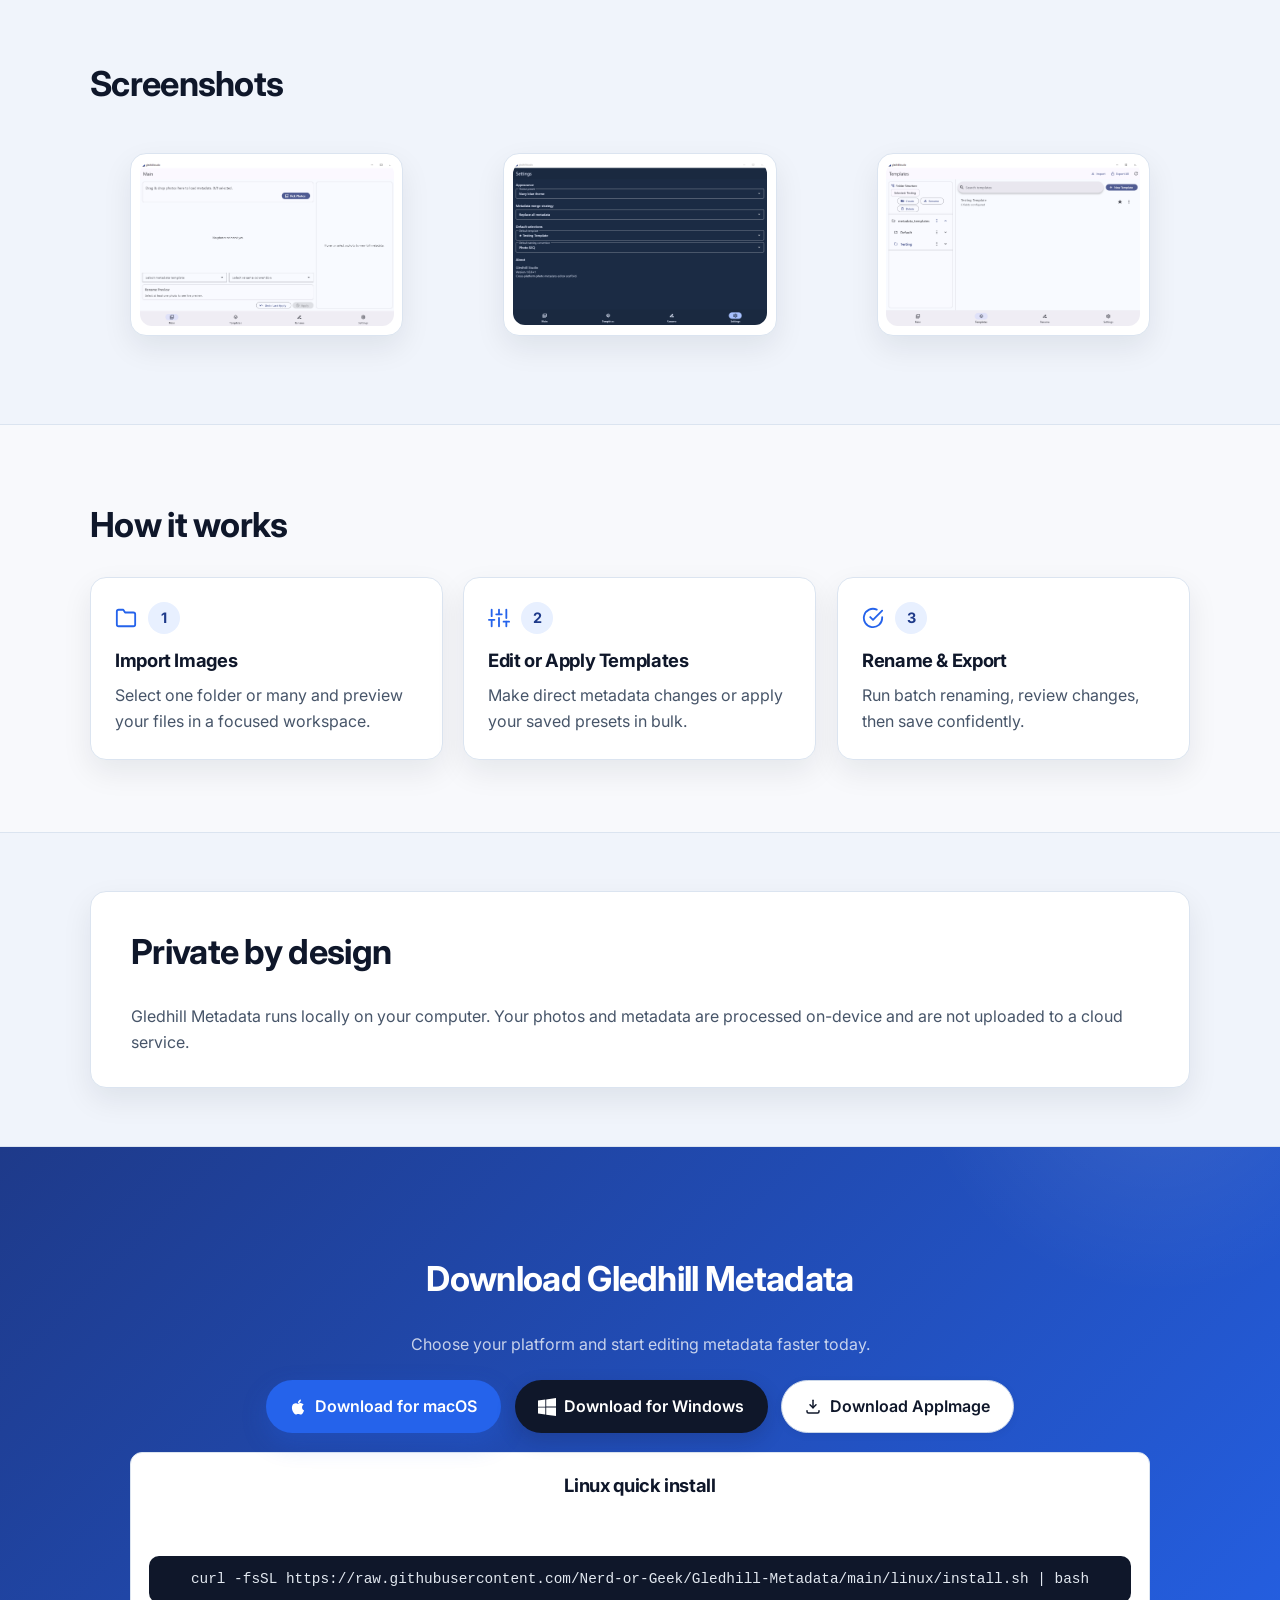
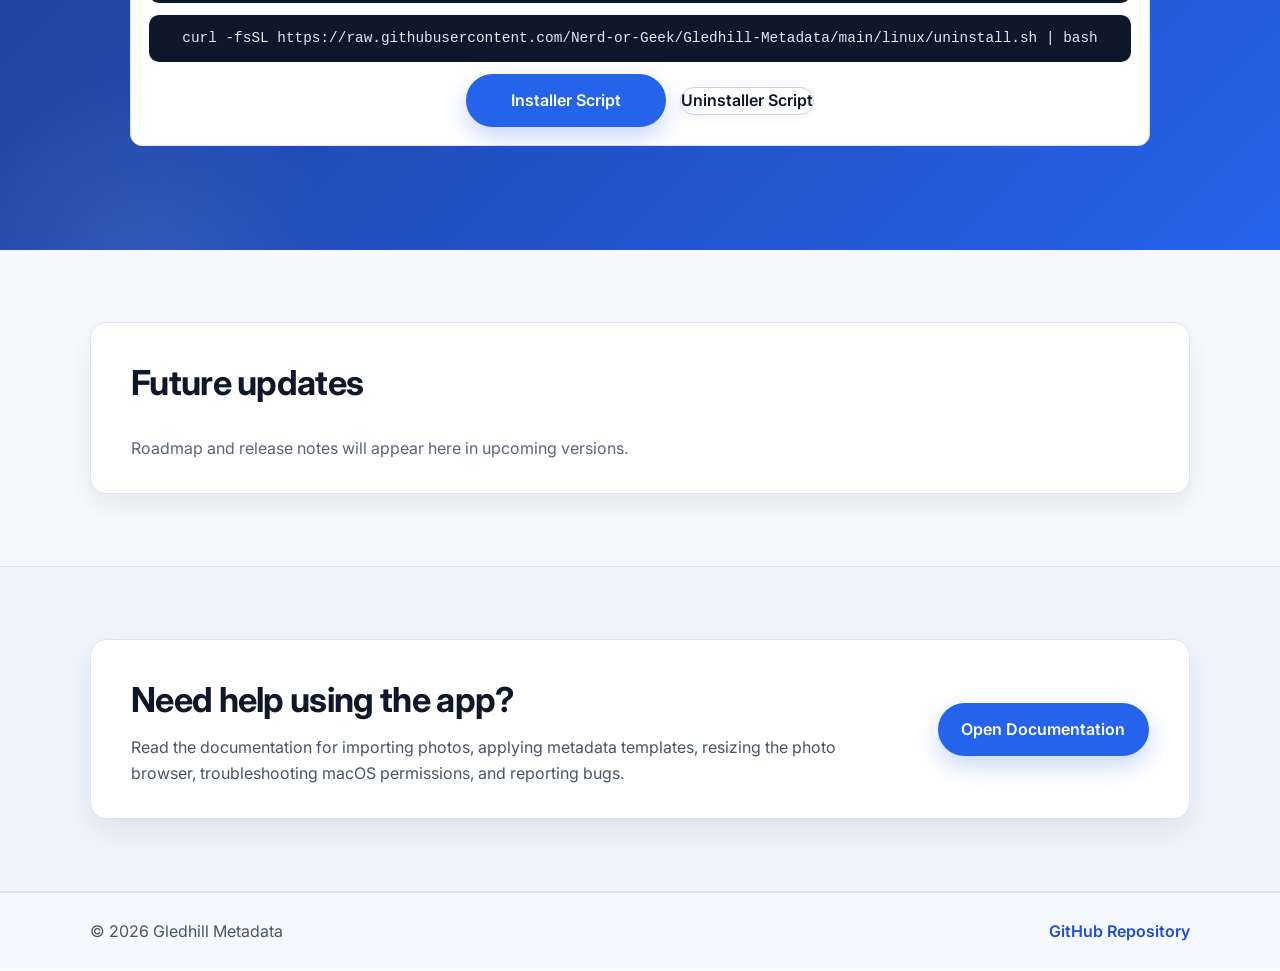
==== commit 3e6e39dc: "Fix Linux install script and AppImage download - Fixed install.sh not executing properly during setu" ====
--- a/index.html
+++ b/index.html
@@ -36,7 +36,7 @@
         <span class="version-pill">v1.6.0</span>
         <h1>Gledhill Metadata</h1>
         <p class="hero-tagline">A clean, fast way to batch edit photo metadata, apply reusable templates, and rename images in seconds.</p>
-        <div class="hero-actions">
+        <div class="hero-actions download-platform-actions">
           <a class="btn btn-primary" href="downloads/Gledhill-Metadata-mac.dmg" download>
             <svg class="btn-icon" xmlns="http://www.w3.org/2000/svg" viewBox="0 0 24 24" fill="currentColor" aria-hidden="true"><path d="M18.71 19.5c-.83 1.24-1.71 2.45-3.05 2.47-1.34.03-1.77-.79-3.29-.79-1.53 0-2 .77-3.27.82-1.31.05-2.3-1.32-3.14-2.53C4.25 17 2.94 12.45 4.7 9.39c.87-1.52 2.43-2.48 4.12-2.51 1.28-.02 2.5.87 3.29.87.78 0 2.26-1.07 3.8-.91.65.03 2.47.26 3.64 1.98-.09.06-2.17 1.28-2.15 3.81.03 3.02 2.65 4.03 2.68 4.04-.03.07-.42 1.44-1.38 2.83M13 3.5c.73-.83 1.94-1.46 2.94-1.5.13 1.17-.34 2.35-1.04 3.19-.69.85-1.83 1.51-2.95 1.42-.15-1.15.41-2.35 1.05-3.11z"/></svg>
             Download for macOS
@@ -45,8 +45,8 @@
             <svg class="btn-icon" xmlns="http://www.w3.org/2000/svg" viewBox="0 0 24 24" fill="currentColor" aria-hidden="true"><path d="M0 3.449L9.75 2.1v9.451H0m10.949-9.602L24 0v11.4H10.949M0 12.6h9.75v9.451L0 20.699M10.949 12.6H24V24l-13.051-1.801"/></svg>
             Download for Windows
           </a>
-          <a class="btn btn-outline" href="downloads/gledhill_metadata-x86_64.AppImage" download>
-            <svg class="btn-icon" xmlns="http://www.w3.org/2000/svg" viewBox="0 0 24 24" fill="currentColor" aria-hidden="true"><path d="M12 2a10 10 0 0 0-3.16 19.49c.5.09.68-.22.68-.48v-1.7c-2.78.61-3.37-1.18-3.37-1.18-.45-1.15-1.11-1.46-1.11-1.46-.91-.62.07-.61.07-.61 1 .07 1.53 1.03 1.53 1.03.9 1.53 2.36 1.09 2.93.83.09-.65.35-1.09.63-1.34-2.22-.25-4.55-1.11-4.55-4.94 0-1.09.39-1.98 1.03-2.68-.1-.25-.45-1.27.1-2.64 0 0 .84-.27 2.75 1.02A9.55 9.55 0 0 1 12 6.99c.85 0 1.71.11 2.51.34 1.91-1.29 2.75-1.02 2.75-1.02.55 1.37.2 2.39.1 2.64.64.7 1.03 1.59 1.03 2.68 0 3.84-2.34 4.69-4.57 4.94.36.31.68.92.68 1.86v2.76c0 .27.18.58.69.48A10 10 0 0 0 12 2Z"/></svg>
+          <a class="btn btn-outline" href="downloads/Gledhill_Metadata-x86_64.AppImage" download>
+            <svg class="btn-icon" xmlns="http://www.w3.org/2000/svg" viewBox="0 0 24 24" fill="none" stroke="currentColor" stroke-width="2" stroke-linecap="round" stroke-linejoin="round" aria-hidden="true"><path d="M12 3v10"/><path d="m8 9 4 4 4-4"/><path d="M4 17v1a2 2 0 0 0 2 2h12a2 2 0 0 0 2-2v-1"/></svg>
             Download AppImage
           </a>
         </div>
@@ -154,7 +154,7 @@
       <div class="container download-inner">
         <h2>Download Gledhill Metadata</h2>
         <p>Choose your platform and start editing metadata faster today.</p>
-        <div class="hero-actions">
+        <div class="hero-actions download-platform-actions">
           <a class="btn btn-primary" href="downloads/Gledhill-Metadata-mac.dmg" download>
             <svg class="btn-icon" xmlns="http://www.w3.org/2000/svg" viewBox="0 0 24 24" fill="currentColor" aria-hidden="true"><path d="M18.71 19.5c-.83 1.24-1.71 2.45-3.05 2.47-1.34.03-1.77-.79-3.29-.79-1.53 0-2 .77-3.27.82-1.31.05-2.3-1.32-3.14-2.53C4.25 17 2.94 12.45 4.7 9.39c.87-1.52 2.43-2.48 4.12-2.51 1.28-.02 2.5.87 3.29.87.78 0 2.26-1.07 3.8-.91.65.03 2.47.26 3.64 1.98-.09.06-2.17 1.28-2.15 3.81.03 3.02 2.65 4.03 2.68 4.04-.03.07-.42 1.44-1.38 2.83M13 3.5c.73-.83 1.94-1.46 2.94-1.5.13 1.17-.34 2.35-1.04 3.19-.69.85-1.83 1.51-2.95 1.42-.15-1.15.41-2.35 1.05-3.11z"/></svg>
             Download for macOS
@@ -163,8 +163,8 @@
             <svg class="btn-icon" xmlns="http://www.w3.org/2000/svg" viewBox="0 0 24 24" fill="currentColor" aria-hidden="true"><path d="M0 3.449L9.75 2.1v9.451H0m10.949-9.602L24 0v11.4H10.949M0 12.6h9.75v9.451L0 20.699M10.949 12.6H24V24l-13.051-1.801"/></svg>
             Download for Windows
           </a>
-          <a class="btn btn-outline" href="downloads/gledhill_metadata-x86_64.AppImage" download>
-            <svg class="btn-icon" xmlns="http://www.w3.org/2000/svg" viewBox="0 0 24 24" fill="currentColor" aria-hidden="true"><path d="M12 2a10 10 0 0 0-3.16 19.49c.5.09.68-.22.68-.48v-1.7c-2.78.61-3.37-1.18-3.37-1.18-.45-1.15-1.11-1.46-1.11-1.46-.91-.62.07-.61.07-.61 1 .07 1.53 1.03 1.53 1.03.9 1.53 2.36 1.09 2.93.83.09-.65.35-1.09.63-1.34-2.22-.25-4.55-1.11-4.55-4.94 0-1.09.39-1.98 1.03-2.68-.1-.25-.45-1.27.1-2.64 0 0 .84-.27 2.75 1.02A9.55 9.55 0 0 1 12 6.99c.85 0 1.71.11 2.51.34 1.91-1.29 2.75-1.02 2.75-1.02.55 1.37.2 2.39.1 2.64.64.7 1.03 1.59 1.03 2.68 0 3.84-2.34 4.69-4.57 4.94.36.31.68.92.68 1.86v2.76c0 .27.18.58.69.48A10 10 0 0 0 12 2Z"/></svg>
+          <a class="btn btn-outline" href="downloads/Gledhill_Metadata-x86_64.AppImage" download>
+            <svg class="btn-icon" xmlns="http://www.w3.org/2000/svg" viewBox="0 0 24 24" fill="none" stroke="currentColor" stroke-width="2" stroke-linecap="round" stroke-linejoin="round" aria-hidden="true"><path d="M12 3v10"/><path d="m8 9 4 4 4-4"/><path d="M4 17v1a2 2 0 0 0 2 2h12a2 2 0 0 0 2-2v-1"/></svg>
             Download AppImage
           </a>
         </div>
--- a/styles.css
+++ b/styles.css
@@ -232,6 +232,18 @@
   animation: fadeInUp 0.8s cubic-bezier(0.4, 0, 0.2, 1) 0.3s backwards;
 }
 
+.download-platform-actions .btn {
+  padding: 0.8rem 1.4rem;
+  min-width: 200px;
+  gap: 0.5rem;
+  font-size: 1rem;
+}
+
+.download-platform-actions .btn-icon {
+  width: 18px;
+  height: 18px;
+}
+
 .linux-install-box {
   margin-top: 1.2rem;
   padding: 1.1rem;
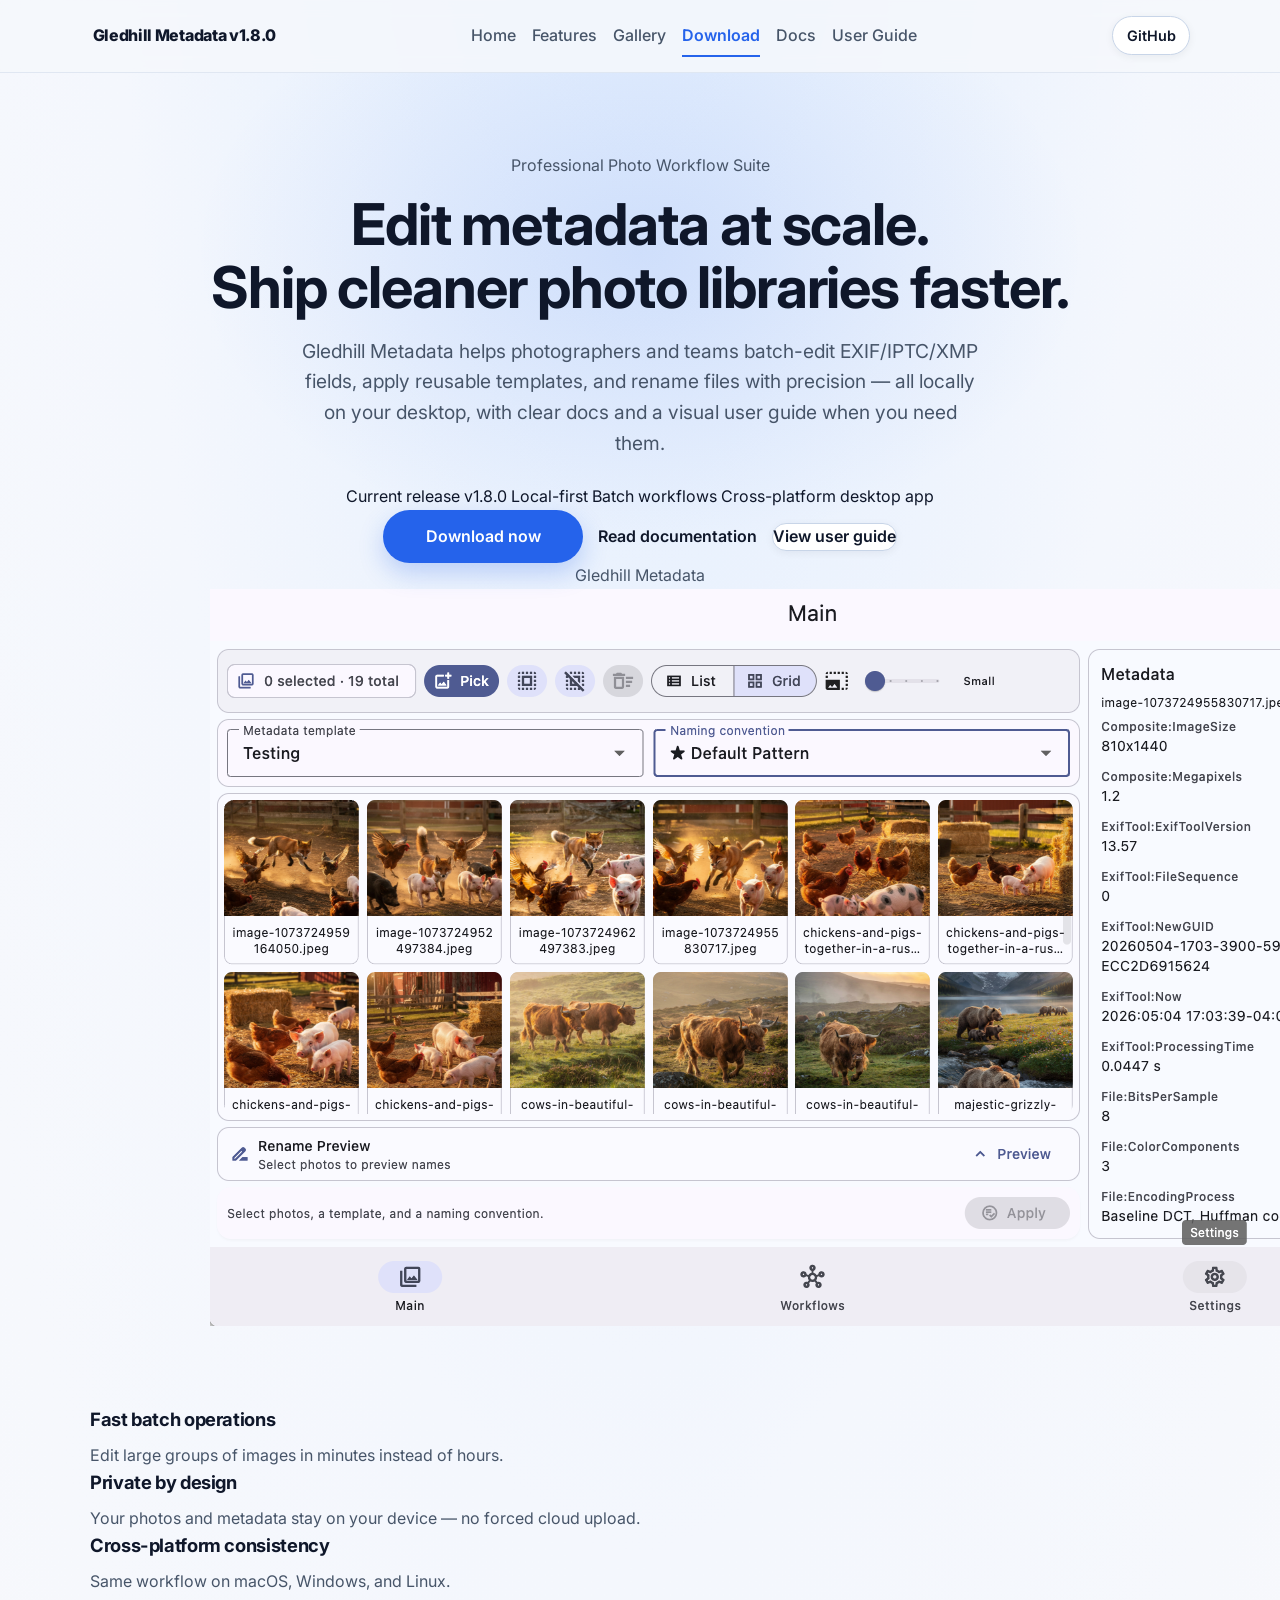
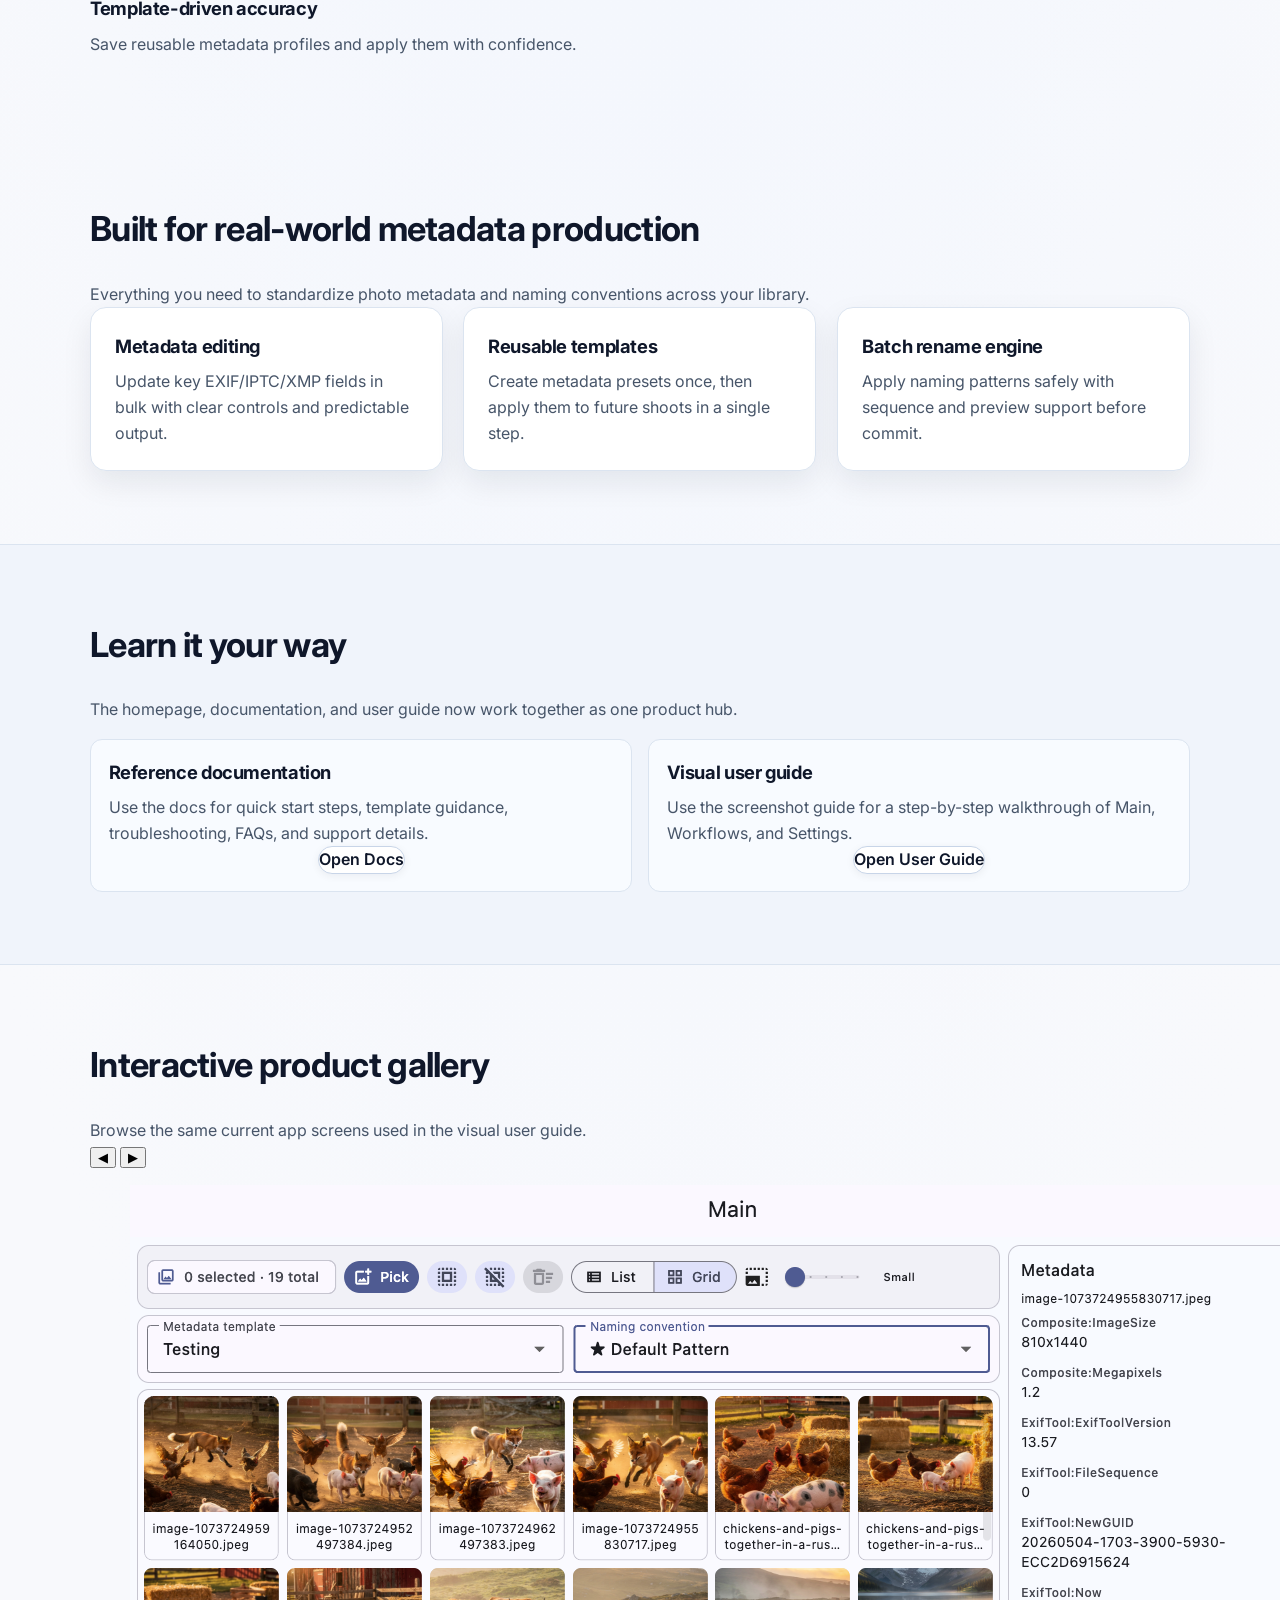
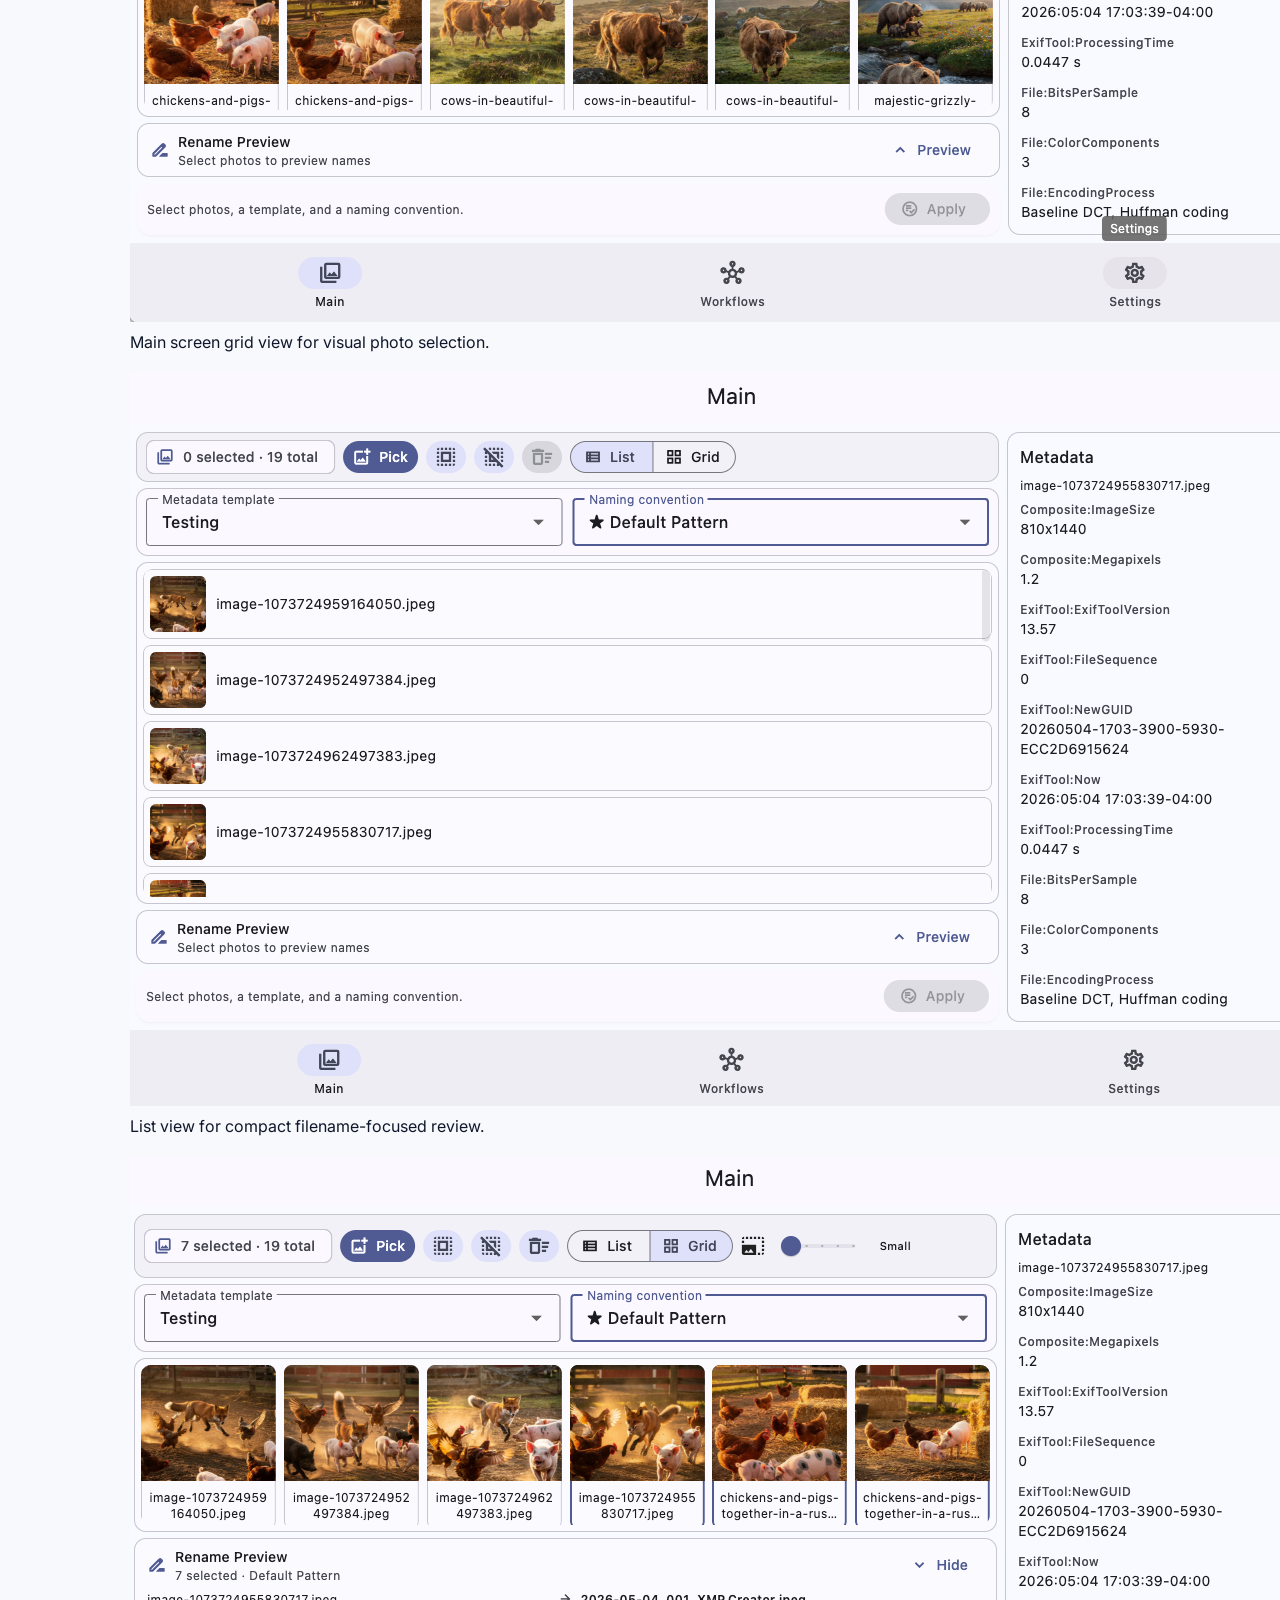
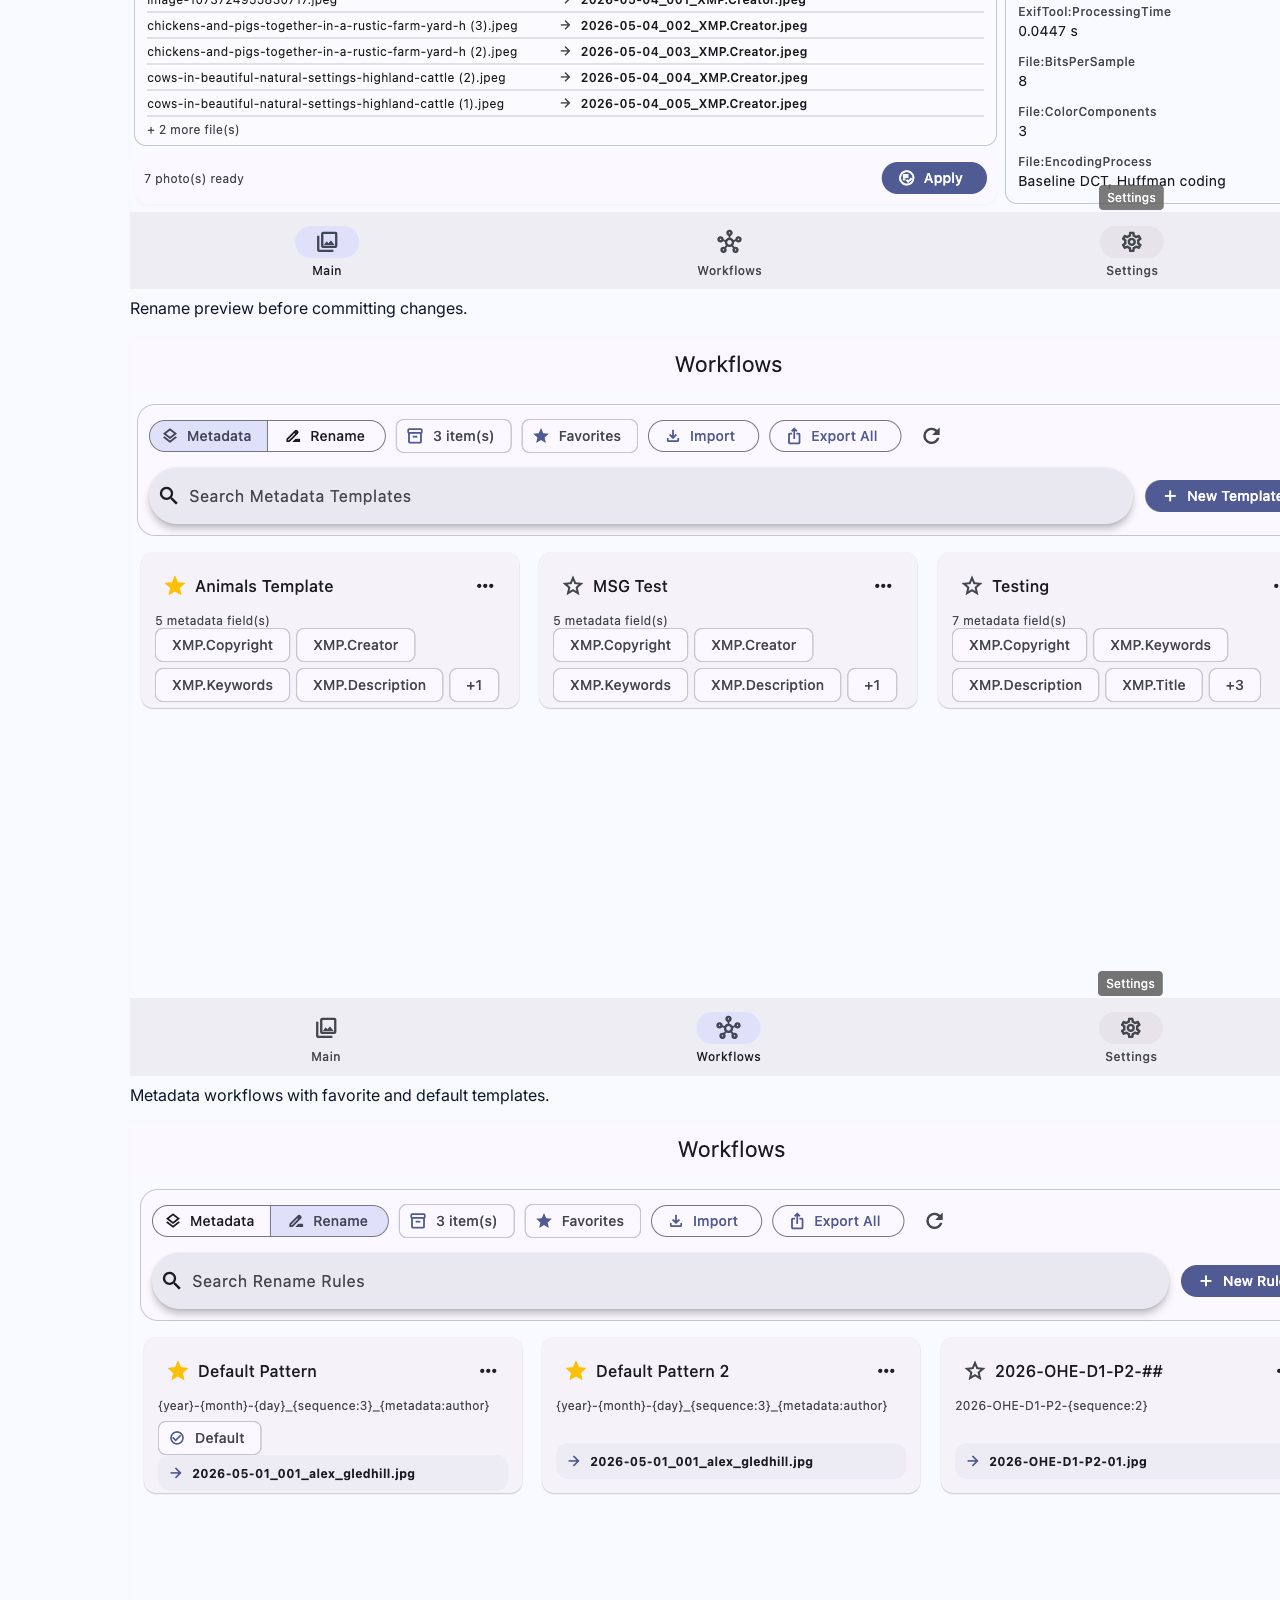
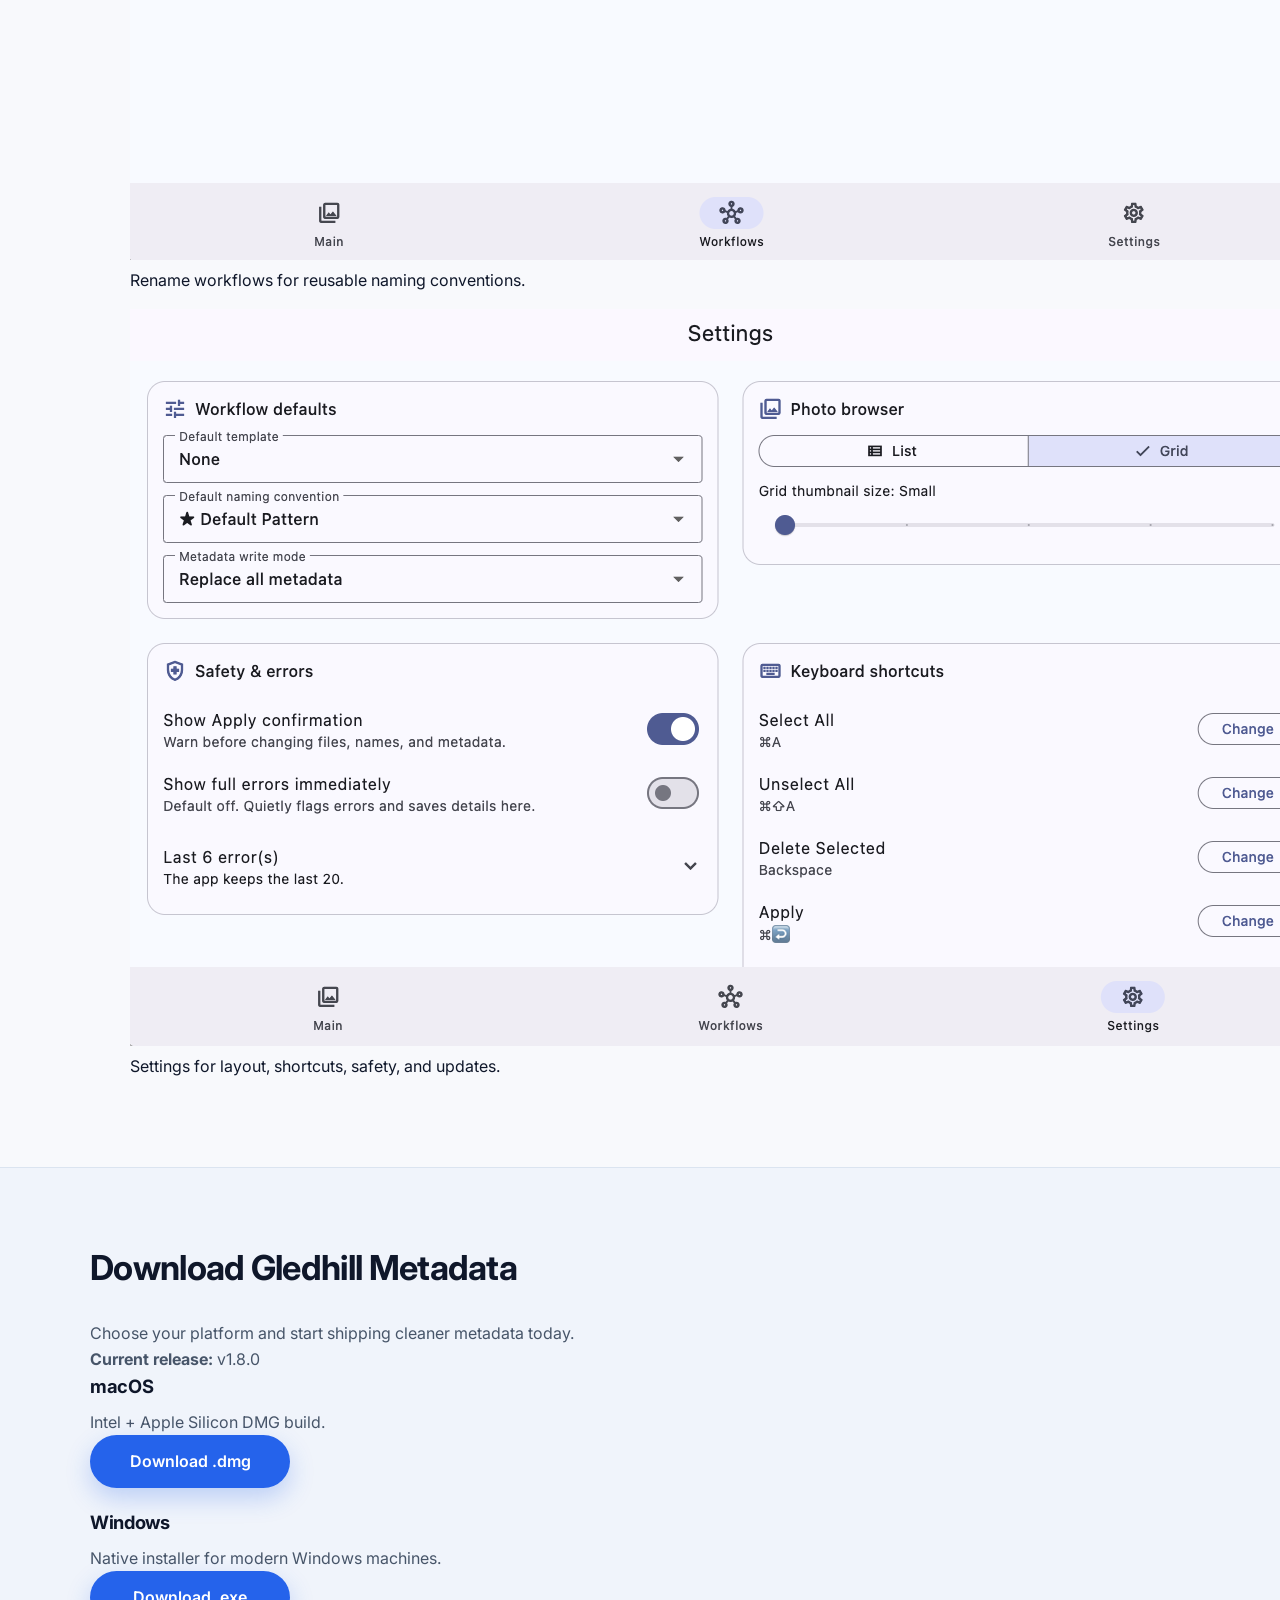
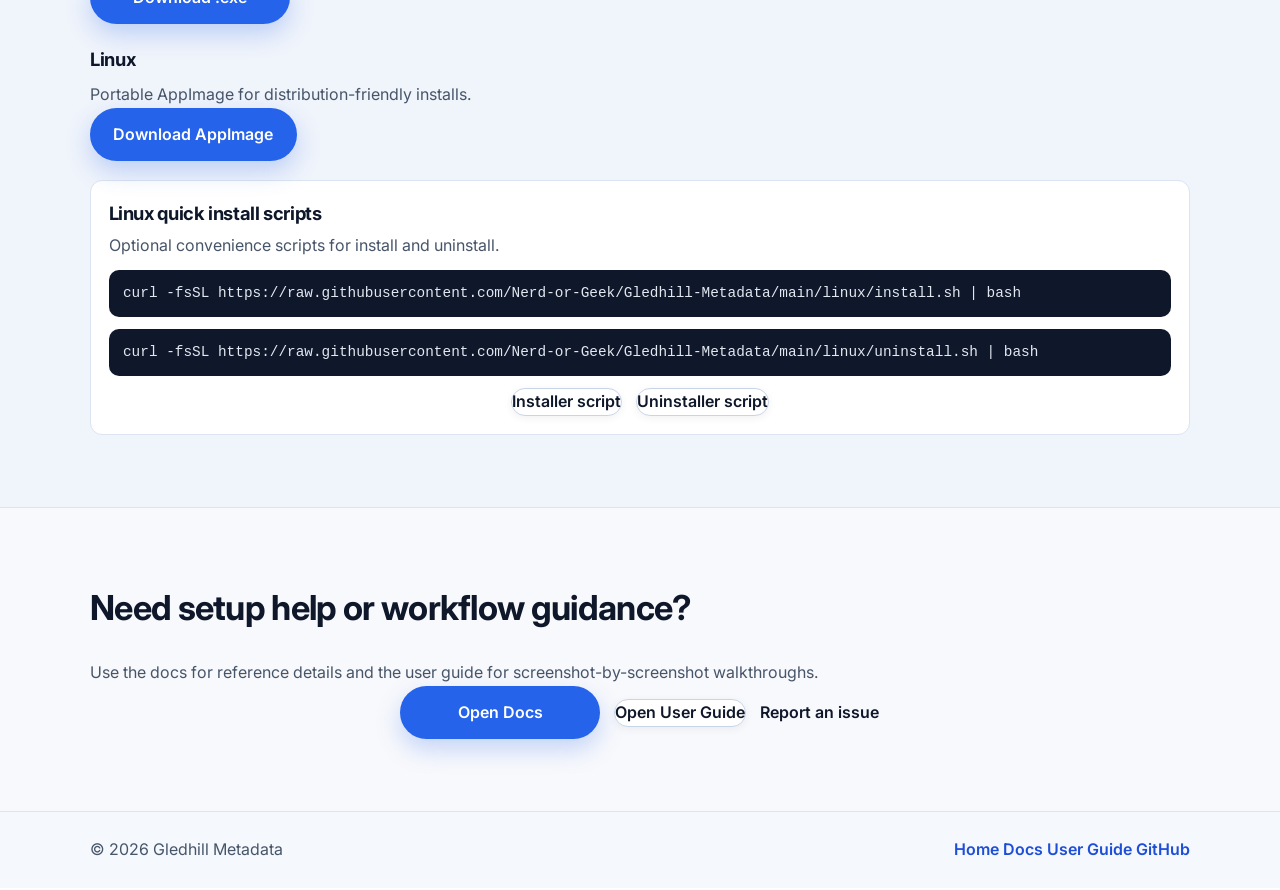
==== commit c9dbecf5: "1.8.5 Changed the name to Gledhill Metadata which adjusted a lot of things" ====
--- a/index.html
+++ b/index.html
@@ -3,13 +3,19 @@
 <head>
   <meta charset="UTF-8" />
   <meta name="viewport" content="width=device-width, initial-scale=1.0" />
-  <meta name="description" content="Gledhill Metadata is a cross-platform photo metadata editor for fast batch editing, template application, and image renaming." />
-  <title>Gledhill Metadata — Photo Metadata Editor</title>
-  <meta property="og:title" content="Gledhill Metadata — Photo Metadata Editor" />
-  <meta property="og:description" content="Batch edit photo metadata, apply reusable templates, and rename images in seconds. Local-first, cross-platform." />
-  <meta property="og:image" content="https://nerd-or-geek.github.io/Gledhill-Metadata/assets/screenshot-1.PNG" />
+  <meta name="description" content="Gledhill Metadata is a premium desktop app to batch edit photo metadata, apply templates, and rename files locally across macOS, Windows, and Linux." />
+  <meta name="keywords" content="photo metadata editor, EXIF editor, IPTC, XMP, batch rename, local photo workflow" />
+  <meta name="author" content="Gledhill Metadata" />
+  <title>Gledhill Metadata — Professional Photo Metadata Workflow</title>
+  <meta property="og:title" content="Gledhill Metadata — Professional Photo Metadata Workflow" />
+  <meta property="og:description" content="Batch edit metadata, apply reusable templates, and rename photos with confidence. Fast, local-first, and cross-platform." />
+  <meta property="og:image" content="https://nerd-or-geek.github.io/Gledhill-Metadata/assets/screenshots/user-guide/02-GM-main-screen-Grid-view.png" />
   <meta property="og:url" content="https://nerd-or-geek.github.io/Gledhill-Metadata/" />
+  <meta property="og:type" content="website" />
   <meta name="twitter:card" content="summary_large_image" />
+  <meta name="twitter:title" content="Gledhill Metadata — Professional Photo Metadata Workflow" />
+  <meta name="twitter:description" content="Fast batch metadata editing and renaming. No cloud upload. Works locally on your machine." />
+  <link rel="canonical" href="https://nerd-or-geek.github.io/Gledhill-Metadata/" />
   <link rel="icon" type="image/x-icon" href="gledhillmetadata/assets/icons/app_logo.ico" />
   <link rel="preconnect" href="https://fonts.googleapis.com" />
   <link rel="preconnect" href="https://fonts.gstatic.com" crossorigin />
@@ -19,182 +25,207 @@
 <body>
   <header class="site-header">
     <div class="container header-inner">
-      <a href="#top" class="brand" aria-label="Gledhill Metadata home">Gledhill Metadata</a>
+      <a href="#top" class="brand" aria-label="Gledhill Metadata home">
+        <img class="brand-logo" src="assets/app_logo-web.png" alt="" aria-hidden="true" />
+        <span>Gledhill Metadata</span>
+        <span class="brand-version">v1.8.0</span>
+      </a>
       <nav class="nav" aria-label="Main navigation">
+        <a href="#top">Home</a>
         <a href="#features">Features</a>
-        <a href="#screenshots">Screenshots</a>
-        <a href="docs.html">Documentation</a>
+        <a href="#gallery">Gallery</a>
         <a href="#download">Download</a>
+        <a href="docs.html">Docs</a>
+        <a href="user-guide.html">User Guide</a>
       </nav>
-      <a class="btn btn-outline btn-small" href="https://github.com/Nerd-or-Geek/Gledhill-Metadata" target="_blank" rel="noopener noreferrer">View Source</a>
+      <a class="btn btn-outline btn-small" href="https://github.com/Nerd-or-Geek/Gledhill-Metadata" target="_blank" rel="noopener noreferrer">GitHub</a>
     </div>
   </header>
 
   <main id="top">
     <section class="hero">
-      <div class="container hero-inner">
-        <span class="version-pill">v1.6.0</span>
-        <h1>Gledhill Metadata</h1>
-        <p class="hero-tagline">A clean, fast way to batch edit photo metadata, apply reusable templates, and rename images in seconds.</p>
-        <div class="hero-actions download-platform-actions">
-          <a class="btn btn-primary" href="downloads/Gledhill-Metadata-mac.dmg" download>
-            <svg class="btn-icon" xmlns="http://www.w3.org/2000/svg" viewBox="0 0 24 24" fill="currentColor" aria-hidden="true"><path d="M18.71 19.5c-.83 1.24-1.71 2.45-3.05 2.47-1.34.03-1.77-.79-3.29-.79-1.53 0-2 .77-3.27.82-1.31.05-2.3-1.32-3.14-2.53C4.25 17 2.94 12.45 4.7 9.39c.87-1.52 2.43-2.48 4.12-2.51 1.28-.02 2.5.87 3.29.87.78 0 2.26-1.07 3.8-.91.65.03 2.47.26 3.64 1.98-.09.06-2.17 1.28-2.15 3.81.03 3.02 2.65 4.03 2.68 4.04-.03.07-.42 1.44-1.38 2.83M13 3.5c.73-.83 1.94-1.46 2.94-1.5.13 1.17-.34 2.35-1.04 3.19-.69.85-1.83 1.51-2.95 1.42-.15-1.15.41-2.35 1.05-3.11z"/></svg>
-            Download for macOS
-          </a>
-          <a class="btn btn-secondary" href="downloads/Gledhill-Metadata-setup.exe" download>
-            <svg class="btn-icon" xmlns="http://www.w3.org/2000/svg" viewBox="0 0 24 24" fill="currentColor" aria-hidden="true"><path d="M0 3.449L9.75 2.1v9.451H0m10.949-9.602L24 0v11.4H10.949M0 12.6h9.75v9.451L0 20.699M10.949 12.6H24V24l-13.051-1.801"/></svg>
-            Download for Windows
-          </a>
-          <a class="btn btn-outline" href="downloads/Gledhill_Metadata-x86_64.AppImage" download>
-            <svg class="btn-icon" xmlns="http://www.w3.org/2000/svg" viewBox="0 0 24 24" fill="none" stroke="currentColor" stroke-width="2" stroke-linecap="round" stroke-linejoin="round" aria-hidden="true"><path d="M12 3v10"/><path d="m8 9 4 4 4-4"/><path d="M4 17v1a2 2 0 0 0 2 2h12a2 2 0 0 0 2-2v-1"/></svg>
-            Download AppImage
-          </a>
-        </div>
-        <p class="hero-note">macOS Intel + Apple Silicon • Windows • Linux AppImage • Local-first</p>
-        <div class="hero-preview" data-reveal>
-          <div class="preview-frame">
-            <div class="preview-titlebar">
-              <span class="preview-dot"></span>
-              <span class="preview-dot"></span>
-              <span class="preview-dot"></span>
-              <span class="preview-title">Gledhill Metadata</span>
-            </div>
-            <img src="assets/screenshot-1.PNG" alt="Gledhill Metadata app window" />
-          </div>
-        </div>
+      <div class="container hero-inner" data-reveal>
+        <p class="eyebrow">Professional Photo Workflow Suite</p>
+        <h1>Edit metadata at scale.<br/>Ship cleaner photo libraries faster.</h1>
+        <p class="hero-tagline">Gledhill Metadata helps photographers and teams batch-edit EXIF/IPTC/XMP fields, apply reusable templates, and rename files with precision — all locally on your desktop, with clear docs and a visual user guide when you need them.</p>
+        <div class="hero-micro-proof" aria-label="Product highlights">
+          <span>Current release v1.8.0</span>
+          <span>Local-first</span>
+          <span>Batch workflows</span>
+          <span>Cross-platform desktop app</span>
+        </div>
+        <div class="hero-actions">
+          <a class="btn btn-primary" href="#download">Download now</a>
+          <a class="btn btn-ghost" href="docs.html">Read documentation</a>
+          <a class="btn btn-outline" href="user-guide.html">View user guide</a>
+        </div>
+
+        <div class="hero-frame" aria-label="Application preview">
+          <div class="hero-frame-head">
+            <span></span><span></span><span></span>
+            <p>Gledhill Metadata</p>
+          </div>
+          <img src="assets/screenshots/user-guide/02-GM-main-screen-Grid-view.png" alt="Gledhill Metadata Main screen in grid view" />
+        </div>
+      </div>
+    </section>
+
+    <section class="section trust-band">
+      <div class="container trust-grid" data-reveal>
+        <article class="trust-card">
+          <h3>Fast batch operations</h3>
+          <p>Edit large groups of images in minutes instead of hours.</p>
+        </article>
+        <article class="trust-card">
+          <h3>Private by design</h3>
+          <p>Your photos and metadata stay on your device — no forced cloud upload.</p>
+        </article>
+        <article class="trust-card">
+          <h3>Cross-platform consistency</h3>
+          <p>Same workflow on macOS, Windows, and Linux.</p>
+        </article>
+        <article class="trust-card">
+          <h3>Template-driven accuracy</h3>
+          <p>Save reusable metadata profiles and apply them with confidence.</p>
+        </article>
       </div>
     </section>
 
     <section id="features" class="section">
       <div class="container" data-reveal>
-        <h2>Features</h2>
+        <h2>Built for real-world metadata production</h2>
+        <p class="section-intro">Everything you need to standardize photo metadata and naming conventions across your library.</p>
         <div class="grid cards-3">
           <article class="card">
-            <div class="card-icon">
-              <svg xmlns="http://www.w3.org/2000/svg" viewBox="0 0 24 24" fill="none" stroke="currentColor" stroke-width="2" stroke-linecap="round" stroke-linejoin="round" aria-hidden="true"><path d="M20.59 13.41l-7.17 7.17a2 2 0 0 1-2.83 0L2 12V2h10l8.59 8.59a2 2 0 0 1 0 2.82z"/><line x1="7" y1="7" x2="7.01" y2="7"/></svg>
+            <h3>Metadata editing</h3>
+            <p>Update key EXIF/IPTC/XMP fields in bulk with clear controls and predictable output.</p>
+          </article>
+          <article class="card">
+            <h3>Reusable templates</h3>
+            <p>Create metadata presets once, then apply them to future shoots in a single step.</p>
+          </article>
+          <article class="card">
+            <h3>Batch rename engine</h3>
+            <p>Apply naming patterns safely with sequence and preview support before commit.</p>
+          </article>
+        </div>
+      </div>
+    </section>
+
+    <section class="section section-alt">
+      <div class="container" data-reveal>
+        <h2>Learn it your way</h2>
+        <p class="section-intro">The homepage, documentation, and user guide now work together as one product hub.</p>
+        <div class="doc-grid">
+          <article class="doc-card">
+            <h3>Reference documentation</h3>
+            <p>Use the docs for quick start steps, template guidance, troubleshooting, FAQs, and support details.</p>
+            <div class="hero-actions">
+              <a class="btn btn-outline" href="docs.html">Open Docs</a>
             </div>
-            <h3>Metadata Editing</h3>
-            <p>Update EXIF/IPTC fields across large photo sets with precision and consistency.</p>
-          </article>
-          <article class="card">
-            <div class="card-icon">
-              <svg xmlns="http://www.w3.org/2000/svg" viewBox="0 0 24 24" fill="none" stroke="currentColor" stroke-width="2" stroke-linecap="round" stroke-linejoin="round" aria-hidden="true"><polygon points="12 2 2 7 12 12 22 7 12 2"/><polyline points="2 17 12 22 22 17"/><polyline points="2 12 12 17 22 12"/></svg>
+          </article>
+          <article class="doc-card">
+            <h3>Visual user guide</h3>
+            <p>Use the screenshot guide for a step-by-step walkthrough of Main, Workflows, and Settings.</p>
+            <div class="hero-actions">
+              <a class="btn btn-outline" href="user-guide.html">Open User Guide</a>
             </div>
-            <h3>Reusable Templates</h3>
-            <p>Save metadata presets and apply them in one click for repeatable, accurate workflows.</p>
-          </article>
-          <article class="card">
-            <div class="card-icon">
-              <svg xmlns="http://www.w3.org/2000/svg" viewBox="0 0 24 24" fill="none" stroke="currentColor" stroke-width="2" stroke-linecap="round" stroke-linejoin="round" aria-hidden="true"><path d="M17 3a2.828 2.828 0 1 1 4 4L7.5 20.5 2 22l1.5-5.5L17 3z"/></svg>
-            </div>
-            <h3>Batch Rename</h3>
-            <p>Rename entire folders using predictable patterns and sequence rules instantly.</p>
-          </article>
-        </div>
-      </div>
-    </section>
-
-    <section id="screenshots" class="section section-alt">
-      <div class="container" data-reveal>
-        <h2>Screenshots</h2>
-        <div class="grid screenshot-grid">
-          <figure class="shot-card">
-            <img src="assets/screenshot-1.PNG" alt="Gledhill Metadata metadata editor placeholder screenshot" loading="lazy" />
-          </figure>
-          <figure class="shot-card">
-            <img src="assets/screenshot-3.PNG" alt="Gledhill Metadata template manager placeholder screenshot" loading="lazy" />
-          </figure>
-          <figure class="shot-card">
-            <img src="assets/screenshot-2.PNG" alt="Gledhill Metadata batch rename placeholder screenshot" loading="lazy" />
-          </figure>
-        </div>
-      </div>
-    </section>
-
-    <section id="how-it-works" class="section">
-      <div class="container" data-reveal>
-        <h2>How it works</h2>
-        <div class="grid steps-3">
-          <article class="step">
-            <div class="step-icon">
-              <svg xmlns="http://www.w3.org/2000/svg" viewBox="0 0 24 24" fill="none" stroke="currentColor" stroke-width="2" stroke-linecap="round" stroke-linejoin="round" aria-hidden="true"><path d="M22 19a2 2 0 0 1-2 2H4a2 2 0 0 1-2-2V5a2 2 0 0 1 2-2h5l2 3h9a2 2 0 0 1 2 2z"/></svg>
-              <span class="step-number">1</span>
-            </div>
-            <h3>Import Images</h3>
-            <p>Select one folder or many and preview your files in a focused workspace.</p>
-          </article>
-          <article class="step">
-            <div class="step-icon">
-              <svg xmlns="http://www.w3.org/2000/svg" viewBox="0 0 24 24" fill="none" stroke="currentColor" stroke-width="2" stroke-linecap="round" stroke-linejoin="round" aria-hidden="true"><line x1="4" y1="21" x2="4" y2="14"/><line x1="4" y1="10" x2="4" y2="3"/><line x1="12" y1="21" x2="12" y2="12"/><line x1="12" y1="8" x2="12" y2="3"/><line x1="20" y1="21" x2="20" y2="16"/><line x1="20" y1="12" x2="20" y2="3"/><line x1="1" y1="14" x2="7" y2="14"/><line x1="9" y1="8" x2="15" y2="8"/><line x1="17" y1="16" x2="23" y2="16"/></svg>
-              <span class="step-number">2</span>
-            </div>
-            <h3>Edit or Apply Templates</h3>
-            <p>Make direct metadata changes or apply your saved presets in bulk.</p>
-          </article>
-          <article class="step">
-            <div class="step-icon">
-              <svg xmlns="http://www.w3.org/2000/svg" viewBox="0 0 24 24" fill="none" stroke="currentColor" stroke-width="2" stroke-linecap="round" stroke-linejoin="round" aria-hidden="true"><path d="M22 11.08V12a10 10 0 1 1-5.93-9.14"/><polyline points="22 4 12 14.01 9 11.01"/></svg>
-              <span class="step-number">3</span>
-            </div>
-            <h3>Rename &amp; Export</h3>
-            <p>Run batch renaming, review changes, then save confidently.</p>
-          </article>
-        </div>
-      </div>
-    </section>
-
-    <section class="section section-alt privacy">
-      <div class="container privacy-box">
-        <h2>Private by design</h2>
-        <p>Gledhill Metadata runs locally on your computer. Your photos and metadata are processed on-device and are not uploaded to a cloud service.</p>
-      </div>
-    </section>
-
-    <section id="download" class="section download-section">
-      <div class="container download-inner">
+          </article>
+        </div>
+      </div>
+    </section>
+
+    <section id="gallery" class="section">
+      <div class="container" data-reveal>
+        <div class="section-heading-row">
+          <div>
+            <h2>Interactive product gallery</h2>
+            <p class="section-intro left">Browse the same current app screens used in the visual user guide.</p>
+          </div>
+          <div class="gallery-controls" aria-label="Gallery controls">
+            <button class="gallery-nav" type="button" data-gallery-prev aria-label="Previous screenshot">◀</button>
+            <button class="gallery-nav" type="button" data-gallery-next aria-label="Next screenshot">▶</button>
+          </div>
+        </div>
+
+        <div class="gallery" data-gallery>
+          <div class="gallery-track" data-gallery-track>
+            <figure class="gallery-slide is-active" data-gallery-slide>
+              <img src="assets/screenshots/user-guide/02-GM-main-screen-Grid-view.png" alt="Main screen grid view" loading="lazy" />
+              <figcaption>Main screen grid view for visual photo selection.</figcaption>
+            </figure>
+            <figure class="gallery-slide" data-gallery-slide>
+              <img src="assets/screenshots/user-guide/03-GM-main-screen-list-view.png" alt="Main screen list view" loading="lazy" />
+              <figcaption>List view for compact filename-focused review.</figcaption>
+            </figure>
+            <figure class="gallery-slide" data-gallery-slide>
+              <img src="assets/screenshots/user-guide/04-GM-main-screen-Rename-preview.png" alt="Rename preview on the Main screen" loading="lazy" />
+              <figcaption>Rename preview before committing changes.</figcaption>
+            </figure>
+            <figure class="gallery-slide" data-gallery-slide>
+              <img src="assets/screenshots/user-guide/05-GM-workflow-screen-metadata-view.png" alt="Metadata workflows screen" loading="lazy" />
+              <figcaption>Metadata workflows with favorite and default templates.</figcaption>
+            </figure>
+            <figure class="gallery-slide" data-gallery-slide>
+              <img src="assets/screenshots/user-guide/07-GM-workflow-screen-rename-view.png" alt="Rename workflows screen" loading="lazy" />
+              <figcaption>Rename workflows for reusable naming conventions.</figcaption>
+            </figure>
+            <figure class="gallery-slide" data-gallery-slide>
+              <img src="assets/screenshots/user-guide/09-GM-settings-screen.png" alt="Settings screen" loading="lazy" />
+              <figcaption>Settings for layout, shortcuts, safety, and updates.</figcaption>
+            </figure>
+          </div>
+          <div class="gallery-dots" data-gallery-dots aria-label="Gallery slide indicators"></div>
+        </div>
+      </div>
+    </section>
+
+    <section id="download" class="section section-alt">
+      <div class="container" data-reveal>
         <h2>Download Gledhill Metadata</h2>
-        <p>Choose your platform and start editing metadata faster today.</p>
-        <div class="hero-actions download-platform-actions">
-          <a class="btn btn-primary" href="downloads/Gledhill-Metadata-mac.dmg" download>
-            <svg class="btn-icon" xmlns="http://www.w3.org/2000/svg" viewBox="0 0 24 24" fill="currentColor" aria-hidden="true"><path d="M18.71 19.5c-.83 1.24-1.71 2.45-3.05 2.47-1.34.03-1.77-.79-3.29-.79-1.53 0-2 .77-3.27.82-1.31.05-2.3-1.32-3.14-2.53C4.25 17 2.94 12.45 4.7 9.39c.87-1.52 2.43-2.48 4.12-2.51 1.28-.02 2.5.87 3.29.87.78 0 2.26-1.07 3.8-.91.65.03 2.47.26 3.64 1.98-.09.06-2.17 1.28-2.15 3.81.03 3.02 2.65 4.03 2.68 4.04-.03.07-.42 1.44-1.38 2.83M13 3.5c.73-.83 1.94-1.46 2.94-1.5.13 1.17-.34 2.35-1.04 3.19-.69.85-1.83 1.51-2.95 1.42-.15-1.15.41-2.35 1.05-3.11z"/></svg>
-            Download for macOS
-          </a>
-          <a class="btn btn-secondary" href="downloads/Gledhill-Metadata-setup.exe" download>
-            <svg class="btn-icon" xmlns="http://www.w3.org/2000/svg" viewBox="0 0 24 24" fill="currentColor" aria-hidden="true"><path d="M0 3.449L9.75 2.1v9.451H0m10.949-9.602L24 0v11.4H10.949M0 12.6h9.75v9.451L0 20.699M10.949 12.6H24V24l-13.051-1.801"/></svg>
-            Download for Windows
-          </a>
-          <a class="btn btn-outline" href="downloads/Gledhill_Metadata-x86_64.AppImage" download>
-            <svg class="btn-icon" xmlns="http://www.w3.org/2000/svg" viewBox="0 0 24 24" fill="none" stroke="currentColor" stroke-width="2" stroke-linecap="round" stroke-linejoin="round" aria-hidden="true"><path d="M12 3v10"/><path d="m8 9 4 4 4-4"/><path d="M4 17v1a2 2 0 0 0 2 2h12a2 2 0 0 0 2-2v-1"/></svg>
-            Download AppImage
-          </a>
-        </div>
+        <p class="section-intro">Choose your platform and start shipping cleaner metadata today.</p>
+        <p class="version-note"><strong>Current release:</strong> v1.8.0</p>
+
+        <div class="grid download-grid">
+          <article class="download-card">
+            <h3>macOS</h3>
+            <p>Intel + Apple Silicon DMG build.</p>
+            <a class="btn btn-primary" href="downloads/Gledhill-Metadata-mac.dmg" download>Download .dmg</a>
+          </article>
+          <article class="download-card">
+            <h3>Windows</h3>
+            <p>Native installer for modern Windows machines.</p>
+            <a class="btn btn-primary" href="downloads/Gledhill-Metadata-windows.exe" download>Download .exe</a>
+          </article>
+          <article class="download-card">
+            <h3>Linux</h3>
+            <p>Portable AppImage for distribution-friendly installs.</p>
+            <a class="btn btn-primary" href="downloads/Gledhill_Metadata-x86_64.AppImage" download>Download AppImage</a>
+          </article>
+        </div>
+
         <div class="linux-install-box">
-          <h3>Linux quick install</h3>
-          <p>Install or remove from terminal with one command.</p>
+          <h3>Linux quick install scripts</h3>
+          <p>Optional convenience scripts for install and uninstall.</p>
           <pre class="code-block"><code>curl -fsSL https://raw.githubusercontent.com/Nerd-or-Geek/Gledhill-Metadata/main/linux/install.sh | bash</code></pre>
           <pre class="code-block"><code>curl -fsSL https://raw.githubusercontent.com/Nerd-or-Geek/Gledhill-Metadata/main/linux/uninstall.sh | bash</code></pre>
           <div class="hero-actions">
-            <a class="btn btn-primary" href="https://raw.githubusercontent.com/Nerd-or-Geek/Gledhill-Metadata/main/linux/install.sh" target="_blank" rel="noopener noreferrer">Installer Script</a>
-            <a class="btn btn-outline" href="https://raw.githubusercontent.com/Nerd-or-Geek/Gledhill-Metadata/main/linux/uninstall.sh" target="_blank" rel="noopener noreferrer">Uninstaller Script</a>
-          </div>
-        </div>
-      </div>
-    </section>
-
-    <section id="updates" class="section">
-      <div class="container updates-box">
-        <h2>Future updates</h2>
-        <p class="updates-placeholder">Roadmap and release notes will appear here in upcoming versions.</p>
-      </div>
-    </section>
-
-    <section class="section section-alt">
-      <div class="container docs-promo" data-reveal>
-        <div>
-          <h2>Need help using the app?</h2>
-          <p>Read the documentation for importing photos, applying metadata templates, resizing the photo browser, troubleshooting macOS permissions, and reporting bugs.</p>
-        </div>
-        <a class="btn btn-primary" href="docs.html">Open Documentation</a>
+            <a class="btn btn-outline" href="https://raw.githubusercontent.com/Nerd-or-Geek/Gledhill-Metadata/main/linux/install.sh" target="_blank" rel="noopener noreferrer">Installer script</a>
+            <a class="btn btn-outline" href="https://raw.githubusercontent.com/Nerd-or-Geek/Gledhill-Metadata/main/linux/uninstall.sh" target="_blank" rel="noopener noreferrer">Uninstaller script</a>
+          </div>
+        </div>
+      </div>
+    </section>
+
+    <section class="section cta-section">
+      <div class="container cta-inner" data-reveal>
+        <h2>Need setup help or workflow guidance?</h2>
+        <p>Use the docs for reference details and the user guide for screenshot-by-screenshot walkthroughs.</p>
+        <div class="hero-actions">
+          <a class="btn btn-primary" href="docs.html">Open Docs</a>
+          <a class="btn btn-outline" href="user-guide.html">Open User Guide</a>
+          <a class="btn btn-ghost" href="https://github.com/Nerd-or-Geek/Gledhill-Metadata/issues" target="_blank" rel="noopener noreferrer">Report an issue</a>
+        </div>
       </div>
     </section>
   </main>
@@ -202,7 +233,12 @@
   <footer class="site-footer">
     <div class="container footer-inner">
       <p>&copy; <span id="year"></span> Gledhill Metadata</p>
-      <a href="https://github.com/Nerd-or-Geek/Gledhill-Metadata" target="_blank" rel="noopener noreferrer">GitHub Repository</a>
+      <nav class="footer-links" aria-label="Footer navigation">
+        <a href="index.html">Home</a>
+        <a href="docs.html">Docs</a>
+        <a href="user-guide.html">User Guide</a>
+        <a href="https://github.com/Nerd-or-Geek/Gledhill-Metadata" target="_blank" rel="noopener noreferrer">GitHub</a>
+      </nav>
     </div>
   </footer>
 
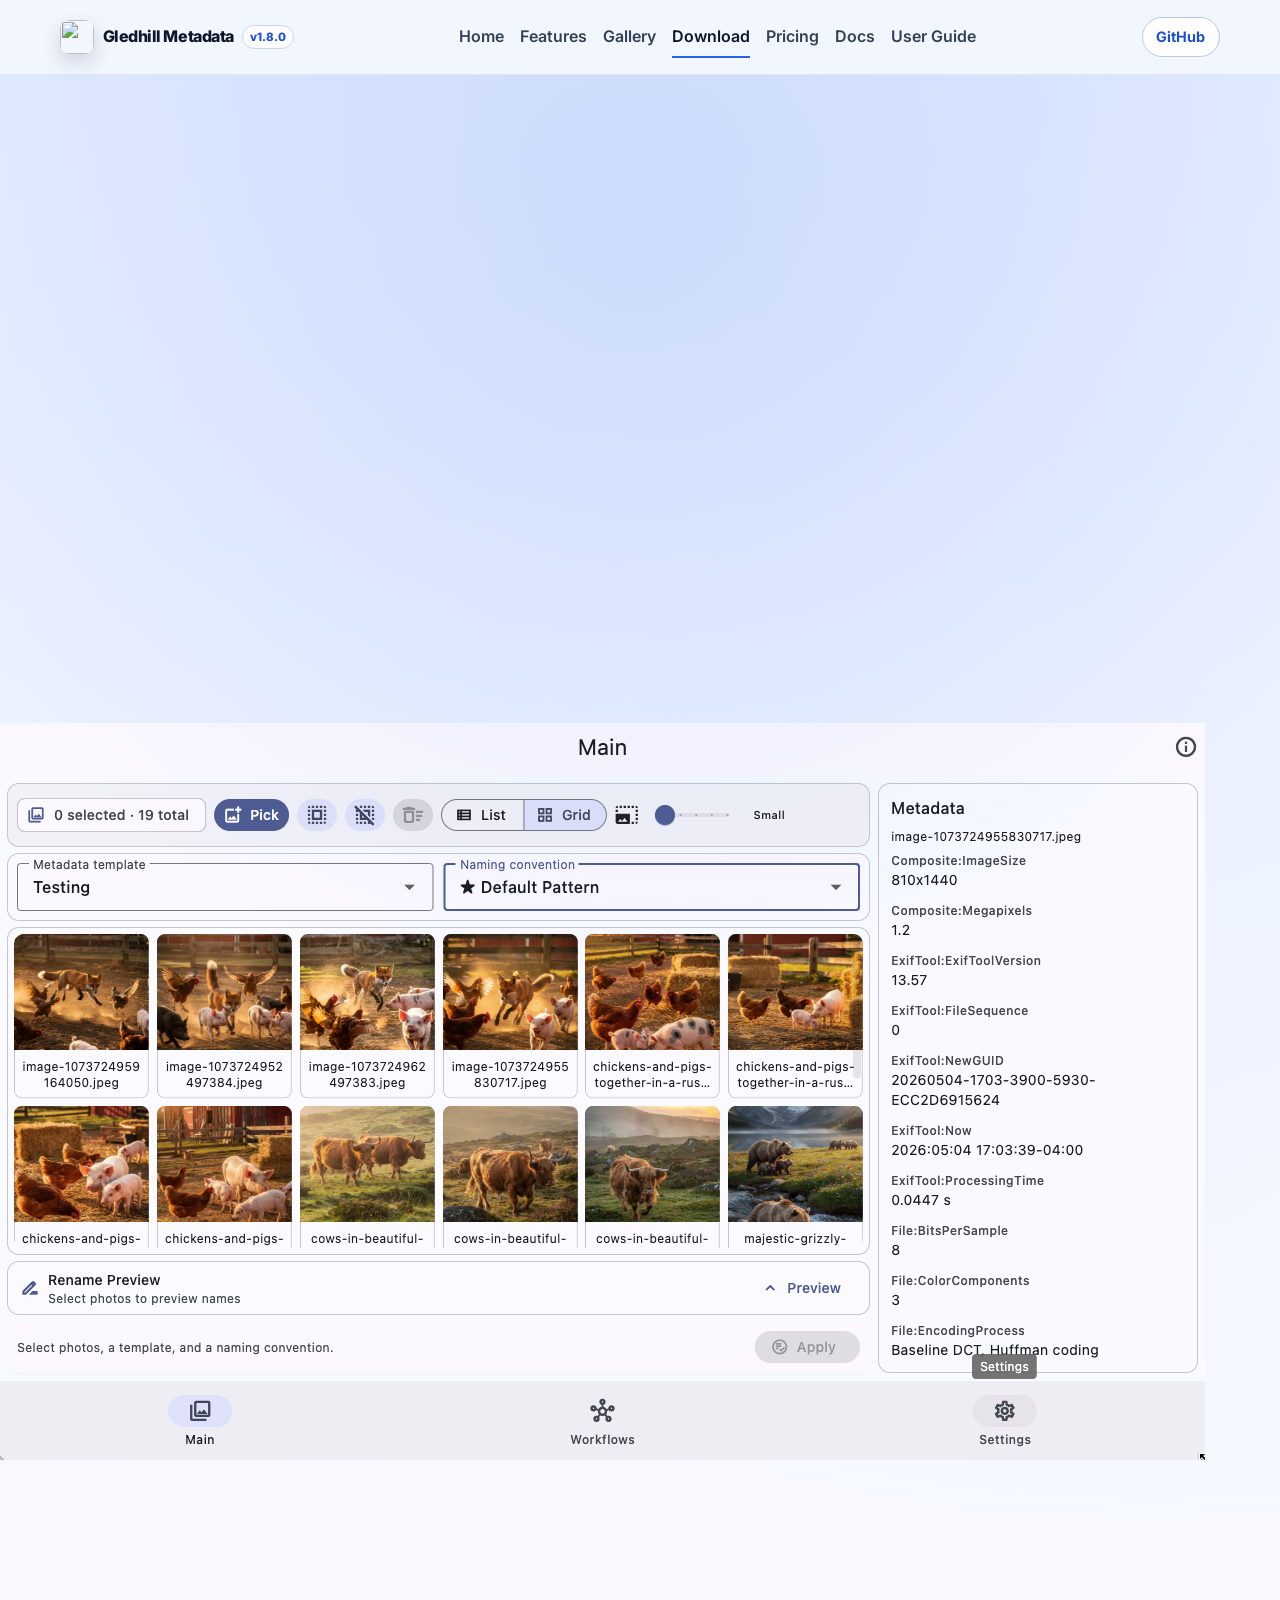
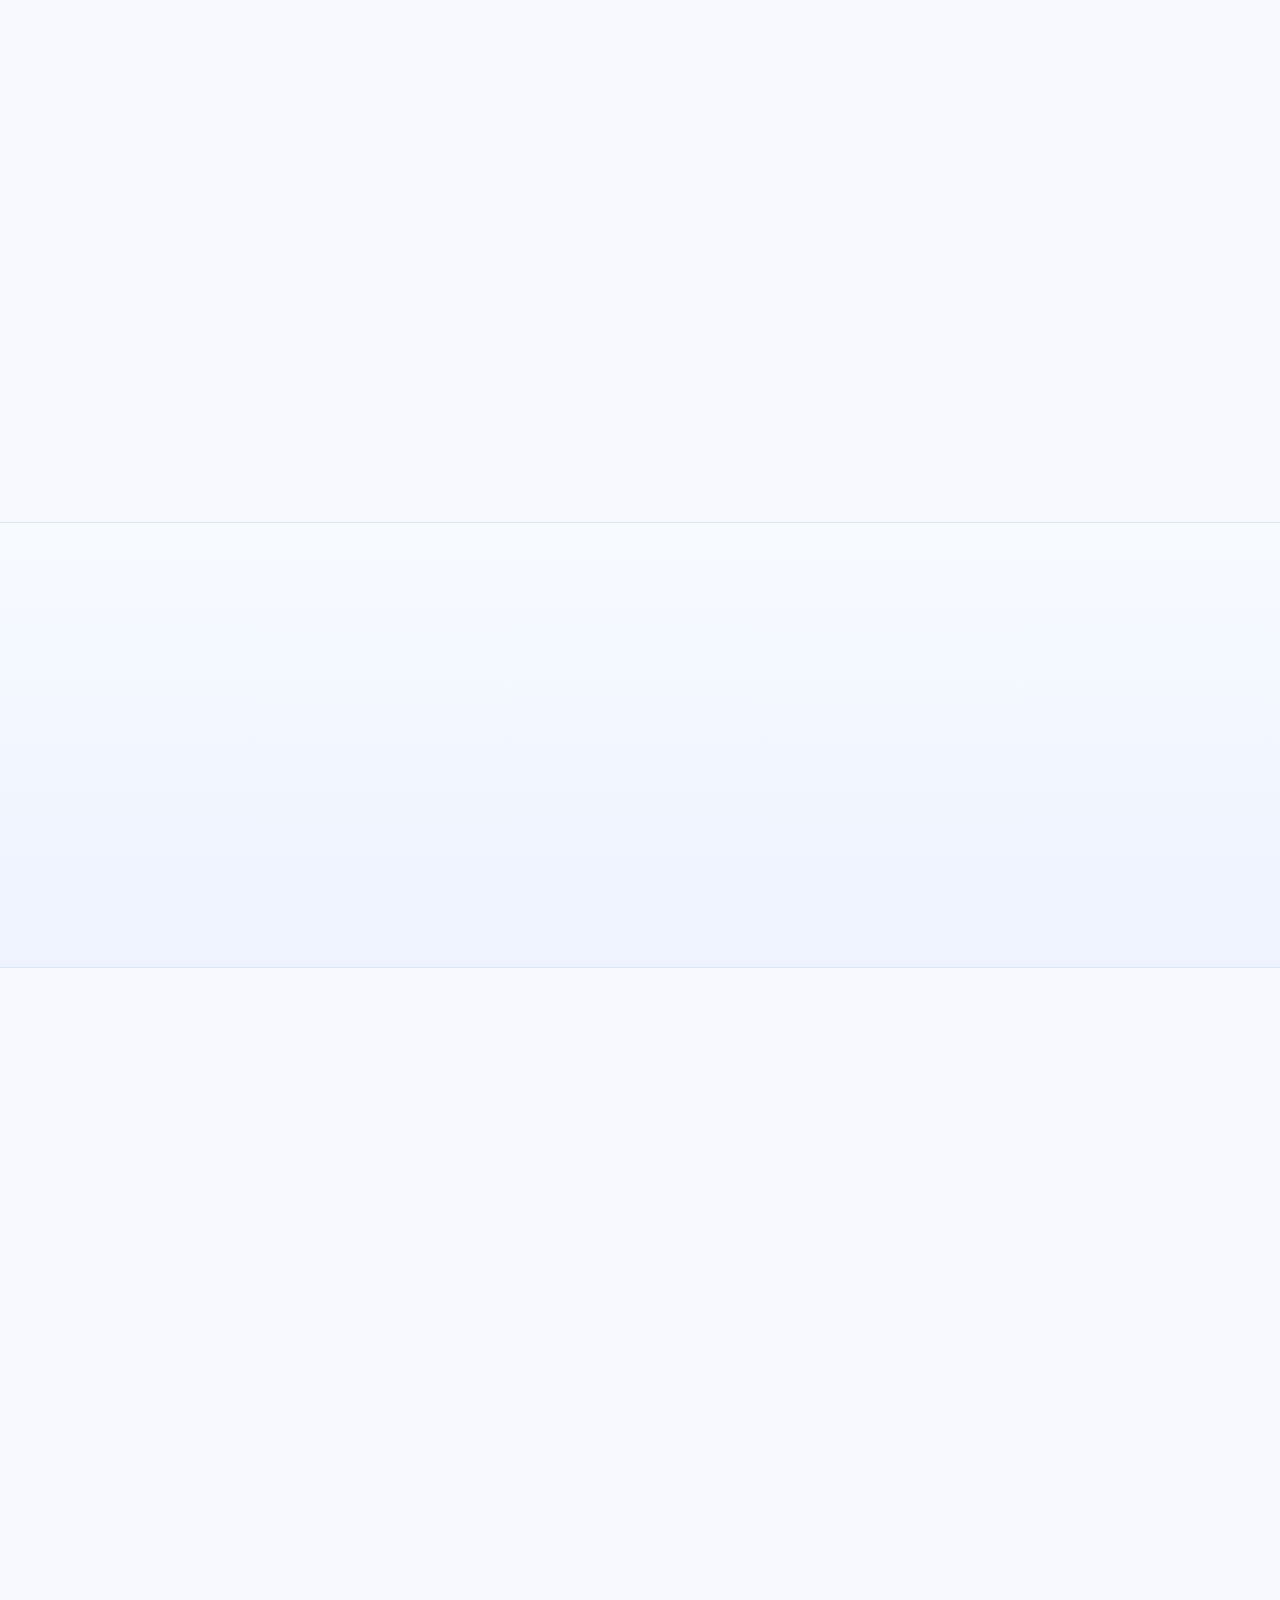
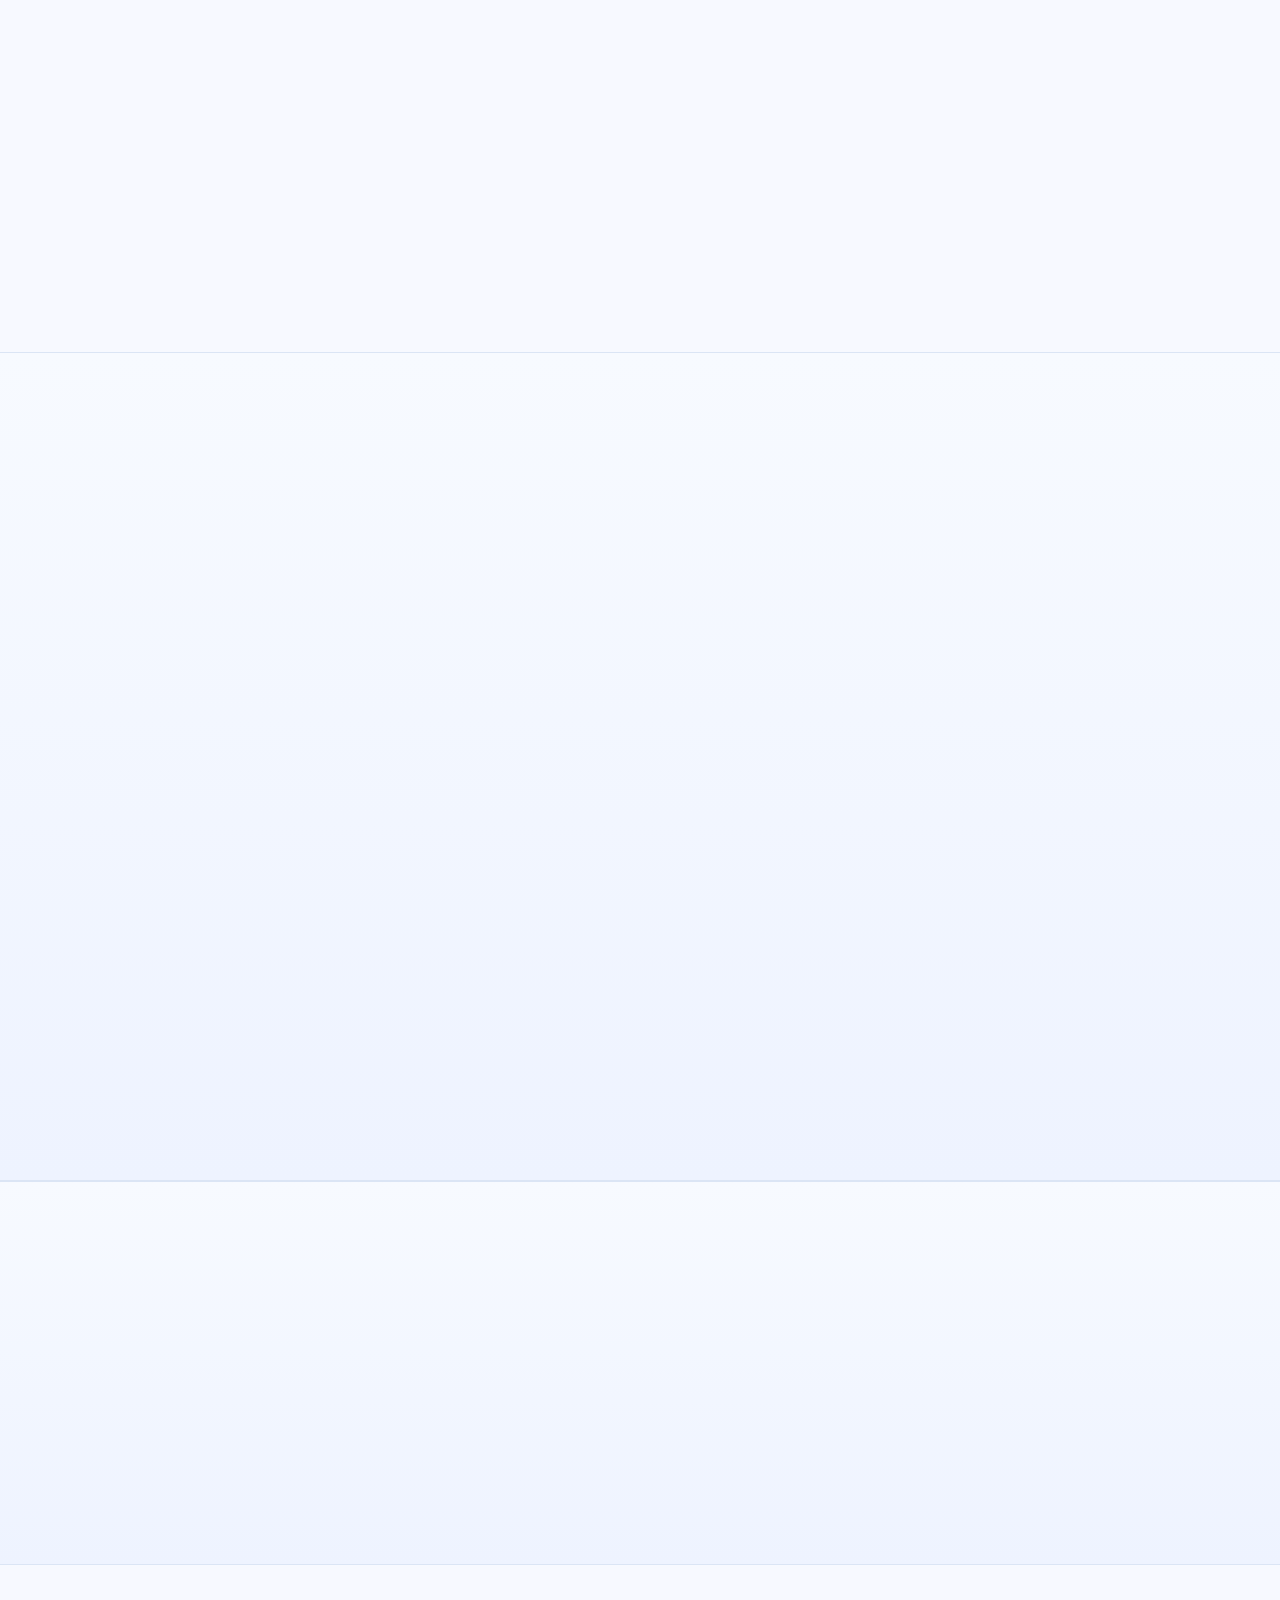
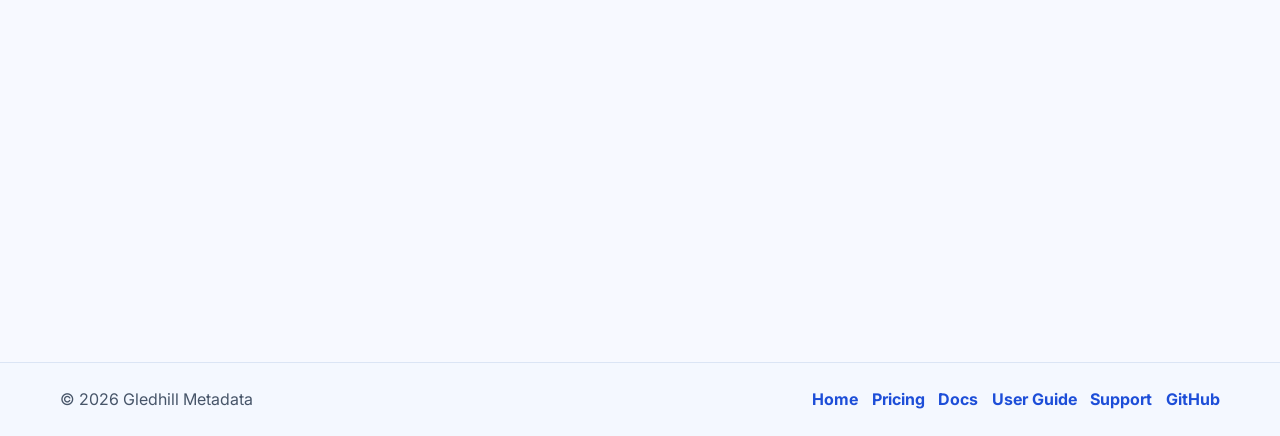
==== commit 35d7e105: "1.8.7" ====
--- a/index.html
+++ b/index.html
@@ -35,6 +35,7 @@
         <a href="#features">Features</a>
         <a href="#gallery">Gallery</a>
         <a href="#download">Download</a>
+        <a href="pricing.html">Pricing</a>
         <a href="docs.html">Docs</a>
         <a href="user-guide.html">User Guide</a>
       </nav>
@@ -60,10 +61,9 @@
           <a class="btn btn-outline" href="user-guide.html">View user guide</a>
         </div>
 
-        <div class="hero-frame" aria-label="Application preview">
-          <div class="hero-frame-head">
-            <span></span><span></span><span></span>
-            <p>Gledhill Metadata</p>
+      <div class="support-banner">
+        <p>💙 <strong>Free for individuals</strong> • Businesses are encouraged to <a href="pricing.html">support development</a></p>
+      </div>
           </div>
           <img src="assets/screenshots/user-guide/02-GM-main-screen-Grid-view.png" alt="Gledhill Metadata Main screen in grid view" />
         </div>
@@ -217,6 +217,18 @@
       </div>
     </section>
 
+    <section class="section section-alt">
+      <div class="container support-callout" data-reveal>
+        <h2>Support This Project</h2>
+        <p class="section-intro">Gledhill Metadata is free for individuals and open source. Businesses are encouraged to contribute.</p>
+        <div class="grid support-buttons">
+          <a class="btn btn-primary" href="https://github.com/sponsors/Nerd-or-Geek" target="_blank" rel="noopener noreferrer">💙 GitHub Sponsors</a>
+          <a class="btn btn-primary" href="https://buymeacoffee.com/gledhill-metadata" target="_blank" rel="noopener noreferrer">☕ Buy Me a Coffee</a>
+          <a class="btn btn-outline" href="pricing.html">View Pricing</a>
+        </div>
+      </div>
+    </section>
+
     <section class="section cta-section">
       <div class="container cta-inner" data-reveal>
         <h2>Need setup help or workflow guidance?</h2>
@@ -235,8 +247,10 @@
       <p>&copy; <span id="year"></span> Gledhill Metadata</p>
       <nav class="footer-links" aria-label="Footer navigation">
         <a href="index.html">Home</a>
+        <a href="pricing.html">Pricing</a>
         <a href="docs.html">Docs</a>
         <a href="user-guide.html">User Guide</a>
+        <a href="https://github.com/sponsors/Nerd-or-Geek" target="_blank" rel="noopener noreferrer">Support</a>
         <a href="https://github.com/Nerd-or-Geek/Gledhill-Metadata" target="_blank" rel="noopener noreferrer">GitHub</a>
       </nav>
     </div>
--- a/styles.css
+++ b/styles.css
@@ -1,19 +1,20 @@
 :root {
-  --bg: #f4f7fd;
+  --bg: #f7f9ff;
+  --bg-alt: #eef3ff;
   --surface: #ffffff;
-  --surface-alt: #f0f4fb;
+  --surface-soft: #f8fbff;
   --text: #0f172a;
   --muted: #475569;
   --primary: #2563eb;
   --primary-hover: #1d4ed8;
-  --secondary: #0f172a;
-  --secondary-hover: #1e293b;
-  --border: #dbe4f0;
-  --shadow: 0 12px 30px rgba(15, 23, 42, 0.08);
-  --shadow-lg: 0 24px 60px rgba(15, 23, 42, 0.14);
-  --radius: 16px;
+  --ring: rgba(37, 99, 235, 0.3);
+  --border: #dbe5f5;
+  --shadow-sm: 0 8px 24px rgba(15, 23, 42, 0.06);
+  --shadow: 0 20px 50px rgba(15, 23, 42, 0.12);
+  --shadow-lg: 0 36px 90px rgba(15, 23, 42, 0.16);
+  --radius: 18px;
   --radius-sm: 12px;
-  --container: 1100px;
+  --container: 1160px;
 }
 
 * {
@@ -26,9 +27,15 @@
   padding: 0;
 }
 
+html {
+  scroll-behavior: smooth;
+}
+
 body {
   font-family: Inter, -apple-system, BlinkMacSystemFont, "Segoe UI", Roboto, Arial, sans-serif;
-  background: radial-gradient(ellipse 80% 50% at 50% -10%, #dbeafe 0%, var(--bg) 55%, #f8f9fc 100%);
+  background: radial-gradient(circle at 20% -10%, #dce7ff 0, transparent 35%),
+    radial-gradient(circle at 90% 0%, #e8efff 0, transparent 30%),
+    var(--bg);
   color: var(--text);
   line-height: 1.6;
 }
@@ -36,13 +43,17 @@
 a {
   color: inherit;
   text-decoration: none;
-  outline: none;
-}
-
-a:focus-visible {
-  outline: 2px solid var(--primary);
-  outline-offset: 4px;
-  border-radius: 4px;
+}
+
+a:focus-visible,
+button:focus-visible {
+  outline: 3px solid var(--ring);
+  outline-offset: 2px;
+}
+
+img {
+  max-width: 100%;
+  display: block;
 }
 
 .container {
@@ -50,125 +61,22 @@
   margin: 0 auto;
 }
 
-.site-header {
-  position: sticky;
-  top: 0;
-  z-index: 50;
-  backdrop-filter: blur(10px);
-  background: rgba(246, 248, 252, 0.8);
-  border-bottom: 1px solid rgba(219, 228, 240, 0.8);
-}
-
-.header-inner {
-  min-height: 72px;
-  display: flex;
-  align-items: center;
-  justify-content: space-between;
-  gap: 1rem;
-}
-
-.brand {
-  font-weight: 800;
-  letter-spacing: -0.02em;
-  transition: color 0.2s ease;
-}
-
-.brand:hover {
+.section {
+  padding: 5rem 0;
+}
+
+.section-alt {
+  background: linear-gradient(180deg, #f7faff 0%, #eef3ff 100%);
+  border-block: 1px solid var(--border);
+}
+
+.eyebrow {
+  margin: 0 0 0.6rem;
   color: var(--primary);
-}
-
-.nav {
-  display: flex;
-  align-items: center;
-  gap: 1rem;
-}
-
-.nav a {
-  color: var(--muted);
-  font-weight: 500;
-  transition: color 0.2s ease;
-  position: relative;
-  padding: 0.5rem 0;
-}
-
-.nav a::after {
-  content: '';
-  position: absolute;
-  bottom: 0;
-  left: 0;
-  right: 0;
-  height: 2px;
-  background: var(--primary);
-  transform: scaleX(0);
-  transition: transform 0.3s ease;
-}
-
-.nav a:hover {
-  color: var(--text);
-}
-
-.nav a:hover::after,
-.nav a.active::after {
-  transform: scaleX(1);
-}
-
-.section {
-  padding: 4.5rem 0;
-}
-
-.section-alt {
-  background: var(--surface-alt);
-  border-top: 1px solid var(--border);
-  border-bottom: 1px solid var(--border);
-}
-
-.hero {
-  padding: 5rem 0 0;
-  position: relative;
-  overflow: hidden;
-}
-
-.hero::before {
-  content: '';
-  position: absolute;
-  top: -120px;
-  left: 50%;
-  transform: translateX(-50%);
-  width: 900px;
-  height: 600px;
-  background: radial-gradient(ellipse, rgba(37,99,235,0.12) 0%, transparent 70%);
-  pointer-events: none;
-  z-index: 0;
-}
-
-.hero-inner {
-  position: relative;
-  z-index: 1;
-  text-align: center;
-  max-width: 860px;
-}
-
-.version-pill {
-  display: inline-flex;
-  padding: 0.3rem 0.65rem;
-  border-radius: 999px;
-  border: 1px solid #bfd5ff;
-  background: #e8f0ff;
-  color: #1e40af;
-  font-size: 0.85rem;
-  font-weight: 600;
-  animation: slideDown 0.6s cubic-bezier(0.4, 0, 0.2, 1);
-}
-
-@keyframes slideDown {
-  from {
-    opacity: 0;
-    transform: translateY(-20px);
-  }
-  to {
-    opacity: 1;
-    transform: translateY(0);
-  }
+  font-weight: 700;
+  text-transform: uppercase;
+  letter-spacing: 0.08em;
+  font-size: 0.75rem;
 }
 
 h1,
@@ -179,31 +87,19 @@
 }
 
 h1 {
-  margin-top: 0.9rem;
-  font-size: clamp(2rem, 5vw, 3.6rem);
-  line-height: 1.1;
-  animation: fadeInUp 0.8s cubic-bezier(0.4, 0, 0.2, 1) 0.1s backwards;
-}
-
-@keyframes fadeInUp {
-  from {
-    opacity: 0;
-    transform: translateY(24px);
-  }
-  to {
-    opacity: 1;
-    transform: translateY(0);
-  }
+  font-size: clamp(2.2rem, 5.5vw, 4rem);
+  line-height: 1.08;
 }
 
 h2 {
-  font-size: clamp(1.5rem, 3.2vw, 2.15rem);
-  margin-bottom: 1.6rem;
+  font-size: clamp(1.7rem, 3.6vw, 2.45rem);
+  line-height: 1.2;
+  margin-bottom: 0.8rem;
 }
 
 h3 {
   font-size: 1.15rem;
-  margin-bottom: 0.5rem;
+  line-height: 1.35;
 }
 
 p {
@@ -211,605 +107,951 @@
   color: var(--muted);
 }
 
-.hero-tagline {
-  margin: 1rem auto 1.6rem;
-  font-size: clamp(1rem, 2vw, 1.2rem);
-  max-width: 680px;
-  animation: fadeInUp 0.8s cubic-bezier(0.4, 0, 0.2, 1) 0.2s backwards;
-}
-
-.hero-note {
-  margin-top: 1rem;
-  font-size: 0.95rem;
-}
-
-.hero-actions {
+.section-intro {
+  max-width: 760px;
+  margin: 0 0 2rem;
+}
+
+.section-intro.left {
+  margin-bottom: 0;
+}
+
+.site-header {
+  position: sticky;
+  top: 0;
+  z-index: 40;
+  backdrop-filter: blur(10px);
+  background: rgba(247, 249, 255, 0.78);
+  border-bottom: 1px solid rgba(219, 229, 245, 0.85);
+}
+
+.header-inner {
+  min-height: 74px;
   display: flex;
   align-items: center;
-  justify-content: center;
-  gap: 0.85rem;
-  flex-wrap: wrap;
-  animation: fadeInUp 0.8s cubic-bezier(0.4, 0, 0.2, 1) 0.3s backwards;
-}
-
-.download-platform-actions .btn {
-  padding: 0.8rem 1.4rem;
-  min-width: 200px;
-  gap: 0.5rem;
-  font-size: 1rem;
-}
-
-.download-platform-actions .btn-icon {
-  width: 18px;
-  height: 18px;
-}
-
-.linux-install-box {
-  margin-top: 1.2rem;
-  padding: 1.1rem;
-  border: 1px solid var(--border);
-  border-radius: var(--radius-sm);
-  background: #fff;
-}
-
-.linux-install-box h3 {
-  margin-bottom: 0.3rem;
-}
-
-.code-block {
-  margin: 0.75rem 0;
-  padding: 0.75rem 0.9rem;
-  border-radius: 10px;
-  background: #0f172a;
-  color: #e2e8f0;
-  overflow-x: auto;
-  font-size: 0.9rem;
-}
-
-.code-block code {
-  font-family: ui-monospace, SFMono-Regular, Menlo, Monaco, Consolas, "Liberation Mono", "Courier New", monospace;
+  justify-content: space-between;
+  gap: 1rem;
+}
+
+.brand {
+  display: inline-flex;
+  align-items: center;
+  gap: 0.55rem;
+  font-weight: 800;
+  letter-spacing: -0.03em;
+  color: #0f172a;
+  white-space: nowrap;
+}
+
+.brand-logo {
+  width: 34px;
+  height: 34px;
+  border-radius: 9px;
+  object-fit: cover;
+  box-shadow: 0 8px 20px rgba(15, 23, 42, 0.16);
+}
+
+.brand-version {
+  border: 1px solid #c7d6f0;
+  border-radius: 999px;
+  padding: 0.12rem 0.42rem;
+  background: rgba(255, 255, 255, 0.78);
+  color: #1d4ed8;
+  font-size: 0.72rem;
+  font-weight: 800;
+  letter-spacing: 0;
+}
+
+.nav {
+  display: flex;
+  align-items: center;
+  gap: 1rem;
+}
+
+.nav a {
+  position: relative;
+  color: #334155;
+  font-weight: 600;
+  padding: 0.4rem 0;
+}
+
+.nav a::after {
+  content: "";
+  position: absolute;
+  left: 0;
+  right: 0;
+  bottom: -2px;
+  height: 2px;
+  background: var(--primary);
+  transform: scaleX(0);
+  transform-origin: left;
+  transition: transform 0.25s ease;
+}
+
+.nav a:hover,
+.nav a.active {
+  color: #0f172a;
+}
+
+.nav a:hover::after,
+.nav a.active::after {
+  transform: scaleX(1);
 }
 
 .btn {
+  border: 1px solid transparent;
+  border-radius: 999px;
   display: inline-flex;
   align-items: center;
   justify-content: center;
-  border-radius: 999px;
-  font-weight: 600;
-  transition: transform 0.2s cubic-bezier(0.4, 0, 0.2, 1), box-shadow 0.3s ease, background 0.2s ease;
-  border: 1px solid transparent;
+  gap: 0.45rem;
+  font-weight: 700;
   cursor: pointer;
-  will-change: transform;
+  transition: transform 0.2s ease, box-shadow 0.25s ease, background 0.25s ease, color 0.25s ease, border-color 0.25s ease;
 }
 
 .btn:hover {
   transform: translateY(-2px);
 }
 
-.btn:focus-visible {
-  outline: 3px solid var(--primary);
-  outline-offset: 3px;
-}
-
 .btn:active {
   transform: translateY(0);
-  transition-duration: 0.1s;
 }
 
 .btn-primary,
-.btn-secondary {
-  padding: 0.8rem 1.4rem;
-  min-width: 200px;
-  gap: 0.5rem;
-  font-size: 1rem;
-  box-shadow: 0 10px 24px rgba(37, 99, 235, 0.25);
-}
-
-.btn-icon {
-  width: 18px;
-  height: 18px;
-  flex-shrink: 0;
+.btn-ghost,
+.btn-outline {
+  min-height: 44px;
+  padding: 0.72rem 1.25rem;
 }
 
 .btn-primary {
-  background: var(--primary);
   color: #fff;
+  background: linear-gradient(135deg, #2563eb 0%, #1d4ed8 100%);
+  box-shadow: 0 12px 32px rgba(37, 99, 235, 0.35);
 }
 
 .btn-primary:hover {
-  background: var(--primary-hover);
-  box-shadow: 0 14px 32px rgba(37, 99, 235, 0.35);
-}
-
-.btn-secondary {
-  background: var(--secondary);
-  color: #fff;
-  box-shadow: 0 8px 20px rgba(15, 23, 42, 0.18);
-}
-
-.btn-secondary:hover {
-  background: var(--secondary-hover);
-  box-shadow: 0 14px 32px rgba(15, 23, 42, 0.3);
+  box-shadow: 0 20px 36px rgba(37, 99, 235, 0.42);
+}
+
+.btn-ghost {
+  color: #0f172a;
+  border-color: #cad8f0;
+  background: rgba(255, 255, 255, 0.8);
+}
+
+.btn-ghost:hover {
+  border-color: #9db7e8;
+  background: #fff;
 }
 
 .btn-outline {
-  border-color: #c8d5e8;
-  color: var(--text);
+  color: #1d4ed8;
+  border-color: #b7c8e8;
   background: #fff;
-  box-shadow: 0 2px 8px rgba(15, 23, 42, 0.06);
 }
 
 .btn-outline:hover {
-  background: #f8fbff;
-  border-color: var(--primary);
-  color: var(--primary);
-  box-shadow: 0 4px 16px rgba(37, 99, 235, 0.15);
+  border-color: #8aacdf;
+  background: #f7faff;
 }
 
 .btn-small {
+  min-height: 36px;
   padding: 0.45rem 0.85rem;
   font-size: 0.9rem;
 }
 
-/* ---- Hero preview frame ---- */
-.hero-preview {
-  margin-top: 3.5rem;
-  max-width: 820px;
-  margin-left: auto;
-  margin-right: auto;
-  padding-bottom: 3rem;
-}
-
-.preview-frame {
-  background: #1e293b;
-  border-radius: 14px;
-  box-shadow: 0 40px 80px rgba(15, 23, 42, 0.28), 0 0 0 1px rgba(255,255,255,0.07);
+.hero {
+  padding: 6.2rem 0 4.2rem;
+  position: relative;
+}
+
+.hero::before {
+  content: "";
+  position: absolute;
+  inset: 0;
+  background: radial-gradient(circle at 50% 10%, rgba(37, 99, 235, 0.12) 0%, transparent 55%);
+  pointer-events: none;
+}
+
+.hero-inner {
+  position: relative;
+  z-index: 1;
+  text-align: center;
+  max-width: 940px;
+}
+
+.hero-tagline {
+  margin: 1rem auto 1.5rem;
+  max-width: 760px;
+  font-size: clamp(1rem, 2vw, 1.2rem);
+}
+
+.hero-micro-proof {
+  display: flex;
+  justify-content: center;
+  flex-wrap: wrap;
+  gap: 0.5rem;
+  margin-bottom: 1.5rem;
+}
+
+.hero-micro-proof span {
+  border: 1px solid #c9d8f2;
+  border-radius: 999px;
+  background: rgba(255, 255, 255, 0.78);
+  color: #1e3a8a;
+  font-size: 0.82rem;
+  font-weight: 700;
+  padding: 0.28rem 0.65rem;
+}
+
+.hero-actions {
+  display: flex;
+  flex-wrap: wrap;
+  justify-content: center;
+  gap: 0.75rem;
+}
+
+.hero-frame {
+  margin-top: 2.3rem;
+  border: 1px solid #2a3347;
+  border-radius: var(--radius);
   overflow: hidden;
-  transition: transform 0.4s ease, box-shadow 0.4s ease;
-}
-
-.hero-preview:hover .preview-frame {
-  transform: translateY(-8px);
-  box-shadow: 0 50px 100px rgba(15, 23, 42, 0.35), 0 0 0 1px rgba(255,255,255,0.1);
-}
-
-.preview-titlebar {
+  box-shadow: var(--shadow-lg);
+  background: #1f2937;
+  text-align: left;
+}
+
+.hero-frame-head {
   display: flex;
   align-items: center;
-  gap: 7px;
-  padding: 11px 16px;
-  background: #263248;
-  border-bottom: 1px solid rgba(255,255,255,0.05);
-}
-
-.preview-dot {
-  width: 12px;
-  height: 12px;
+  gap: 0.45rem;
+  padding: 0.75rem 1rem;
+  background: #182133;
+  border-bottom: 1px solid rgba(255, 255, 255, 0.08);
+}
+
+.hero-frame-head span {
+  width: 10px;
+  height: 10px;
   border-radius: 50%;
-  flex-shrink: 0;
-}
-
-.preview-dot:nth-child(1) { background: #ff5f57; }
-.preview-dot:nth-child(2) { background: #febc2e; }
-.preview-dot:nth-child(3) { background: #28c840; }
-
-.preview-title {
-  margin-left: 0.5rem;
-  font-size: 0.8rem;
-  color: rgba(255,255,255,0.45);
-  font-weight: 500;
-  letter-spacing: 0.01em;
-}
-
-.preview-frame img {
-  width: 100%;
-  height: auto;
-  display: block;
-}
-
-/* ---- Card icons ---- */
-.card-icon {
-  width: 44px;
-  height: 44px;
-  border-radius: 12px;
-  background: #e8f0ff;
-  display: flex;
-  align-items: center;
-  justify-content: center;
-  margin-bottom: 0.9rem;
-  color: #1e40af;
-  flex-shrink: 0;
-  transition: transform 0.3s ease, background 0.3s ease;
-}
-
-.card:hover .card-icon {
-  transform: scale(1.1) rotate(3deg);
-  background: #dae6ff;
-}
-
-.card-icon svg {
-  width: 22px;
-  height: 22px;
-}
-
-/* ---- Step icons ---- */
-.step-icon {
-  display: flex;
-  align-items: center;
-  gap: 0.7rem;
-  margin-bottom: 0.75rem;
-}
-
-.step-icon svg {
-  width: 22px;
-  height: 22px;
-  color: #2563eb;
-  flex-shrink: 0;
-}
-
-/* ---- Scroll reveal ---- */
-[data-reveal] {
-  opacity: 0;
-  transform: translateY(32px);
-  transition: opacity 0.7s cubic-bezier(0.4, 0, 0.2, 1), transform 0.7s cubic-bezier(0.4, 0, 0.2, 1);
-}
-
-[data-reveal].visible {
-  opacity: 1;
-  transform: translateY(0);
-}
-
-/* ---- Nav active ---- */
-.nav a.active {
-  color: var(--primary);
+}
+
+.hero-frame-head span:nth-child(1) { background: #ff5f57; }
+.hero-frame-head span:nth-child(2) { background: #febc2e; }
+.hero-frame-head span:nth-child(3) { background: #28c840; }
+
+.hero-frame-head p {
+  margin-left: 0.4rem;
+  color: rgba(226, 232, 240, 0.72);
+  font-size: 0.78rem;
   font-weight: 600;
 }
 
-
-.grid {
+.trust-band {
+  padding-top: 1.4rem;
+  padding-bottom: 2rem;
+}
+
+.trust-grid {
   display: grid;
-  gap: 1.25rem;
-}
-
-.cards-3,
-.steps-3,
-.screenshot-grid {
-  grid-template-columns: repeat(3, minmax(0, 1fr));
-}
-
+  grid-template-columns: repeat(4, minmax(0, 1fr));
+  gap: 0.9rem;
+}
+
+.trust-card,
 .card,
-.step,
-.shot-card,
-.privacy-box,
-.download-inner,
-.updates-box {
+.download-card,
+.doc-card,
+.doc-section,
+.doc-sidebar {
   background: var(--surface);
   border: 1px solid var(--border);
   border-radius: var(--radius);
+  box-shadow: var(--shadow-sm);
+}
+
+.trust-card {
+  padding: 1rem;
+}
+
+.trust-card p {
+  margin-top: 0.35rem;
+  font-size: 0.93rem;
+}
+
+.grid {
+  display: grid;
+  gap: 1rem;
+}
+
+.cards-3 {
+  grid-template-columns: repeat(3, minmax(0, 1fr));
+}
+
+.card {
+  padding: 1.3rem;
+  transition: transform 0.25s ease, box-shadow 0.25s ease;
+}
+
+.card:hover {
+  transform: translateY(-4px);
   box-shadow: var(--shadow);
 }
 
-.card,
-.step {
-  padding: 1.5rem;
-  transition: transform 0.3s cubic-bezier(0.4, 0, 0.2, 1), box-shadow 0.3s ease;
-  will-change: transform;
-}
-
-.card:hover,
-.step:hover {
-  transform: translateY(-6px) scale(1.01);
-  box-shadow: 0 28px 70px rgba(15, 23, 42, 0.18);
-}
-
-.step-number {
-  width: 32px;
-  height: 32px;
+.card p {
+  margin-top: 0.45rem;
+}
+
+.section-heading-row {
+  display: flex;
+  align-items: flex-end;
+  justify-content: space-between;
+  gap: 1rem;
+  margin-bottom: 1.1rem;
+}
+
+.gallery-controls {
+  display: flex;
+  gap: 0.45rem;
+}
+
+.gallery-nav {
+  width: 40px;
+  height: 40px;
+  border-radius: 10px;
+  border: 1px solid #c6d5ef;
+  background: #fff;
+  color: #1d4ed8;
+  font-weight: 800;
+  cursor: pointer;
+  transition: background 0.2s ease, transform 0.2s ease;
+}
+
+.gallery-nav:hover {
+  background: #eef4ff;
+  transform: translateY(-1px);
+}
+
+.gallery {
+  border: 1px solid var(--border);
+  border-radius: var(--radius);
+  padding: 0.75rem;
+  background: #fff;
+  box-shadow: var(--shadow-sm);
+}
+
+.gallery-track {
+  position: relative;
+  min-height: 280px;
+}
+
+.gallery-slide {
+  margin: 0;
+  display: none;
+  border-radius: calc(var(--radius) - 6px);
+  overflow: hidden;
+  background: #f8fafc;
+  border: 1px solid #dbe4f2;
+}
+
+.gallery-slide.is-active {
+  display: block;
+  animation: fadeSlideIn 0.45s ease;
+}
+
+.gallery-slide img {
+  width: 100%;
+  aspect-ratio: 16 / 9;
+  object-fit: cover;
+}
+
+.gallery-slide figcaption {
+  padding: 0.7rem 0.9rem;
+  font-size: 0.9rem;
+  color: #334155;
+}
+
+.gallery-dots {
+  display: flex;
+  justify-content: center;
+  flex-wrap: wrap;
+  gap: 0.4rem;
+  margin-top: 0.7rem;
+}
+
+.gallery-dot {
+  width: 9px;
+  height: 9px;
   border-radius: 50%;
-  display: inline-flex;
-  align-items: center;
-  justify-content: center;
-  background: #e8f0ff;
-  color: #1e3a8a;
-  font-weight: 700;
-  font-size: 0.9rem;
-  flex-shrink: 0;
-}
-
-.shot-card {
-  padding: 0.55rem;
-  transition: transform 0.3s cubic-bezier(0.4, 0, 0.2, 1), box-shadow 0.3s ease;
+  border: none;
+  background: #c5d4ed;
   cursor: pointer;
+  transition: transform 0.2s ease, background 0.2s ease;
+}
+
+.gallery-dot.is-active {
+  background: #2563eb;
+  transform: scale(1.15);
+}
+
+.video-frame {
+  border: 1px solid var(--border);
+  border-radius: var(--radius);
   overflow: hidden;
-}
-
-.shot-card:hover {
-  transform: translateY(-4px);
-  box-shadow: 0 20px 50px rgba(15, 23, 42, 0.15);
-}
-
-.shot-card img {
+  box-shadow: var(--shadow);
+  background: #0f172a;
+}
+
+.video-frame iframe {
   width: 100%;
-  height: auto;
-  display: block;
-  border-radius: var(--radius-sm);
-  transition: transform 0.4s cubic-bezier(0.4, 0, 0.2, 1);
-}
-
-.shot-card:hover img {
-  transform: scale(1.03);
-}
-
-.privacy {
-  padding-top: 3.6rem;
-  padding-bottom: 3.6rem;
-}
-
-.privacy-box,
-.updates-box,
-.download-inner {
-  padding: 2rem 2.5rem;
-}
-
-.download-section {
-  background: linear-gradient(135deg, #1e3a8a 0%, #2563eb 100%);
-  border-top: none;
-  border-bottom: none;
+  aspect-ratio: 16 / 9;
+  border: 0;
+}
+
+.download-grid {
+  grid-template-columns: repeat(3, minmax(0, 1fr));
+  margin-bottom: 1.2rem;
+}
+
+.version-note {
+  width: fit-content;
+  margin: -0.7rem auto 1.3rem;
+  padding: 0.45rem 0.85rem;
+  border: 1px solid #c7d6f0;
+  border-radius: 999px;
+  background: #fff;
+  color: #334155;
+  box-shadow: var(--shadow-sm);
+  font-size: 0.95rem;
+}
+
+.download-card {
+  padding: 1.3rem;
+  display: flex;
+  flex-direction: column;
+  gap: 0.85rem;
+}
+
+.download-card .btn {
+  margin-top: auto;
+}
+
+.linux-install-box {
+  border: 1px solid #c7d6f0;
+  background: linear-gradient(180deg, #ffffff 0%, #f8fbff 100%);
+  border-radius: var(--radius);
+  padding: 1.2rem;
+}
+
+.linux-install-box h3 {
+  margin-bottom: 0.3rem;
+}
+
+.code-block {
+  margin: 0.75rem 0;
+  padding: 0.8rem 0.9rem;
+  border-radius: 10px;
+  background: #0b1220;
+  color: #e2e8f0;
+  overflow-x: auto;
+  border: 1px solid rgba(148, 163, 184, 0.25);
+}
+
+.code-block code {
+  font-family: ui-monospace, SFMono-Regular, Menlo, Monaco, Consolas, "Liberation Mono", "Courier New", monospace;
+  font-size: 0.88rem;
+}
+
+.cta-section {
+  padding-top: 4rem;
+}
+
+.cta-inner {
+  text-align: center;
+  border: 1px solid var(--border);
+  border-radius: var(--radius);
+  background: linear-gradient(145deg, #fdfefe 0%, #eef5ff 100%);
+  box-shadow: var(--shadow);
+  padding: 2.2rem 1.2rem;
+}
+
+.cta-inner p {
+  max-width: 680px;
+  margin: 0.45rem auto 1.2rem;
+}
+
+.doc-hero {
+  padding: 5.8rem 0 3.4rem;
   position: relative;
-  overflow: hidden;
-}
-
-.download-section::before {
-  content: '';
+}
+
+.doc-hero::before {
+  content: "";
   position: absolute;
-  top: -50%;
-  right: -10%;
-  width: 500px;
-  height: 500px;
-  background: radial-gradient(circle, rgba(255,255,255,0.1) 0%, transparent 70%);
+  inset: 0;
+  background: radial-gradient(circle at 70% 0%, rgba(37, 99, 235, 0.11) 0%, transparent 50%);
   pointer-events: none;
 }
 
-.download-section::after {
-  content: '';
-  position: absolute;
-  bottom: -30%;
-  left: -5%;
-  width: 400px;
-  height: 400px;
-  background: radial-gradient(circle, rgba(255,255,255,0.08) 0%, transparent 70%);
-  pointer-events: none;
-}
-
-.download-section h2 {
-  color: #fff;
-}
-
-.download-section p {
-  color: rgba(255,255,255,0.75);
-}
-
-.download-inner {
-  background: transparent;
-  border: none;
-  box-shadow: none;
+.doc-hero-inner {
+  max-width: 900px;
   text-align: center;
   position: relative;
   z-index: 1;
 }
 
-.download-inner p {
-  margin: 0.5rem 0 1.4rem;
-}
-
-.updates-placeholder {
-  opacity: 0.9;
-}
-
-.docs-promo {
+.doc-layout {
+  display: grid;
+  grid-template-columns: 260px minmax(0, 1fr);
+  gap: 1.4rem;
+  align-items: start;
+}
+
+.doc-sidebar {
+  position: sticky;
+  top: 92px;
+  padding: 0.9rem;
+}
+
+.doc-sidebar nav {
+  display: grid;
+  gap: 0.35rem;
+}
+
+.doc-sidebar a {
+  border-radius: 10px;
+  padding: 0.5rem 0.65rem;
+  color: #334155;
+  font-weight: 600;
+  transition: background 0.2s ease, color 0.2s ease;
+}
+
+.doc-sidebar a:hover {
+  background: #ecf3ff;
+  color: #1d4ed8;
+}
+
+.doc-inline-link,
+.doc-section a:not(.btn) {
+  color: #1d4ed8;
+  font-weight: 700;
+  text-decoration: underline;
+  text-decoration-thickness: 0.08em;
+  text-underline-offset: 0.18em;
+}
+
+.doc-content {
+  display: grid;
+  gap: 1rem;
+}
+
+.doc-section {
+  padding: 1.5rem;
+  scroll-margin-top: 92px;
+}
+
+.doc-section > p {
+  margin-bottom: 1rem;
+}
+
+.doc-grid {
+  display: grid;
+  grid-template-columns: repeat(2, minmax(0, 1fr));
+  gap: 0.8rem;
+}
+
+.doc-card {
+  padding: 1rem;
+}
+
+.doc-card p {
+  margin-top: 0.35rem;
+}
+
+.doc-callout {
+  margin-top: 1rem;
+  border: 1px solid #c5d7f5;
+  border-left: 4px solid #2563eb;
+  border-radius: 10px;
+  background: #eff5ff;
+  padding: 0.85rem 0.9rem;
+}
+
+.doc-steps,
+.doc-list {
+  margin: 0.9rem 0 0;
+  padding-left: 1.2rem;
+  color: #334155;
+}
+
+.doc-steps li,
+.doc-list li {
+  margin-bottom: 0.42rem;
+}
+
+.doc-media-grid {
+  display: grid;
+  grid-template-columns: repeat(3, minmax(0, 1fr));
+  gap: 0.75rem;
+}
+
+.doc-media-item {
+  margin: 0;
+  border: 1px solid #d5e1f4;
+  border-radius: 12px;
+  overflow: hidden;
+  background: #fff;
+  transition: transform 0.2s ease, box-shadow 0.25s ease;
+}
+
+.doc-media-item:hover {
+  transform: translateY(-2px);
+  box-shadow: var(--shadow-sm);
+}
+
+.doc-media-item img {
+  width: 100%;
+  aspect-ratio: 16 / 10;
+  object-fit: cover;
+}
+
+.doc-faq {
+  margin-top: 0.7rem;
+  border: 1px solid #d5e1f4;
+  border-radius: 12px;
+  background: #f9fbff;
+  padding: 0.9rem;
+}
+
+.doc-faq summary {
+  cursor: pointer;
+  font-weight: 700;
+  color: #0f172a;
+}
+
+.doc-faq p {
+  margin-top: 0.65rem;
+}
+
+.faq-grid {
+  display: grid;
+  grid-template-columns: repeat(2, minmax(0, 1fr));
+  gap: 0.75rem;
+}
+
+.faq-grid .doc-faq {
+  margin-top: 0;
+}
+
+.guide-section {
+  display: grid;
+  grid-template-columns: minmax(0, 0.95fr) minmax(320px, 1.25fr);
+  gap: 1.2rem;
+  align-items: center;
+}
+
+.guide-copy .doc-list {
+  margin-top: 0.75rem;
+}
+
+.guide-two-col {
+  display: grid;
+  grid-template-columns: repeat(2, minmax(0, 1fr));
+  gap: 1rem;
+  margin: 1rem 0;
+}
+
+.guide-shot {
+  margin: 0;
+  border: 1px solid #d5e1f4;
+  border-radius: 16px;
+  overflow: hidden;
+  background: #fff;
+  box-shadow: var(--shadow-sm);
+}
+
+.guide-shot img {
+  width: 100%;
+  aspect-ratio: 16 / 10;
+  object-fit: cover;
+  object-position: top center;
+}
+
+.guide-shot figcaption {
+  padding: 0.75rem 0.9rem;
+  color: #334155;
+  font-size: 0.92rem;
+  background: linear-gradient(180deg, #ffffff 0%, #f8fbff 100%);
+  border-top: 1px solid #e1e9f7;
+}
+
+.site-footer {
+  border-top: 1px solid var(--border);
+  background: #f4f8ff;
+}
+
+.footer-inner {
+  min-height: 74px;
   display: flex;
   align-items: center;
   justify-content: space-between;
-  gap: 1.5rem;
+  gap: 1rem;
+}
+
+.footer-inner a {
+  color: #1d4ed8;
+  font-weight: 700;
+}
+
+.footer-links {
+  display: flex;
+  flex-wrap: wrap;
+  justify-content: flex-end;
+  gap: 0.85rem;
+}
+
+/* Support & Pricing Styles */
+.support-banner {
+  margin-top: 1.5rem;
+  padding: 0.75rem 1rem;
+  border: 1px solid #c7d6f0;
+  border-radius: 12px;
+  background: rgba(255, 255, 255, 0.85);
+  color: #334155;
+  font-size: 0.95rem;
+  font-weight: 600;
+  text-align: center;
+  box-shadow: 0 8px 20px rgba(37, 99, 235, 0.1);
+}
+
+.support-banner a {
+  color: #1d4ed8;
+  font-weight: 700;
+  text-decoration: underline;
+}
+
+.support-banner a:hover {
+  color: #2563eb;
+}
+
+.support-callout {
+  text-align: center;
+  border: 1px solid var(--border);
+  border-radius: var(--radius);
+  background: linear-gradient(135deg, #fdfefe 0%, #eef6ff 100%);
+  box-shadow: var(--shadow-sm);
+  padding: 2rem 1.5rem;
+}
+
+.support-callout h2 {
+  margin-bottom: 0.3rem;
+}
+
+.support-callout .section-intro {
+  margin: 0.5rem auto 1.5rem;
+}
+
+.support-buttons {
+  grid-template-columns: repeat(3, minmax(0, 1fr));
+  max-width: 700px;
+  margin: 0 auto;
+}
+
+.pricing-grid {
+  grid-template-columns: repeat(3, minmax(0, 1fr));
+}
+
+.pricing-card,
+.support-card {
   background: var(--surface);
   border: 1px solid var(--border);
   border-radius: var(--radius);
+  box-shadow: var(--shadow-sm);
+  padding: 1.8rem;
+  display: flex;
+  flex-direction: column;
+  gap: 1rem;
+  transition: transform 0.25s ease, box-shadow 0.25s ease, border-color 0.25s ease;
+}
+
+.pricing-card:hover,
+.support-card:hover {
+  transform: translateY(-4px);
   box-shadow: var(--shadow);
-  padding: 2rem 2.5rem;
-}
-
-.docs-promo h2 {
+  border-color: #2563eb;
+}
+
+.pricing-header {
+  border-bottom: 1px solid #e1e9f7;
+  padding-bottom: 1rem;
+}
+
+.pricing-header h3 {
+  margin-bottom: 0.3rem;
+  color: #0f172a;
+}
+
+.pricing-desc {
+  font-size: 0.85rem;
+  color: #64748b;
+}
+
+.pricing-amount {
+  display: flex;
+  align-items: baseline;
+  gap: 0.5rem;
+}
+
+.price {
+  font-size: 1.85rem;
+  font-weight: 800;
+  color: #1d4ed8;
+}
+
+.period {
+  font-size: 0.85rem;
+  color: #64748b;
+  font-weight: 500;
+}
+
+.pricing-features {
+  list-style: none;
+  padding: 0;
+  margin: 0;
+  display: grid;
+  gap: 0.5rem;
+  flex-grow: 1;
+}
+
+.pricing-features li {
+  padding-left: 1.5rem;
+  position: relative;
+  font-size: 0.95rem;
+  color: #475569;
+  line-height: 1.5;
+}
+
+.pricing-features li::before {
+  content: "✓";
+  position: absolute;
+  left: 0;
+  color: #22c55e;
+  font-weight: 800;
+}
+
+.pricing-card .btn {
+  align-self: flex-start;
+}
+
+.support-card {
+  text-align: left;
+  padding: 1.5rem;
+}
+
+.support-card h3 {
+  margin-bottom: 0.2rem;
+  color: #0f172a;
+}
+
+.support-card p {
+  font-size: 0.95rem;
   margin-bottom: 0.5rem;
-}
-
-.docs-promo p {
-  max-width: 720px;
-}
-
-.doc-hero {
-  padding: 5rem 0 3rem;
-  position: relative;
-  overflow: hidden;
-}
-
-.doc-hero::before {
-  content: '';
-  position: absolute;
-  top: -160px;
-  right: -120px;
-  width: 560px;
-  height: 560px;
-  background: radial-gradient(circle, rgba(37,99,235,0.14) 0%, transparent 70%);
-  pointer-events: none;
-}
-
-.doc-hero-inner {
-  position: relative;
-  z-index: 1;
-  max-width: 860px;
+  flex-grow: 1;
+}
+
+.support-grid {
+  grid-template-columns: repeat(2, minmax(0, 1fr));
+  max-width: 800px;
+  margin: 0 auto 1.2rem;
+}
+
+.divider-text {
   text-align: center;
-}
-
-.doc-layout {
-  display: grid;
-  grid-template-columns: 260px minmax(0, 1fr);
-  gap: 2rem;
-  align-items: start;
-}
-
-.doc-sidebar {
-  position: sticky;
-  top: 96px;
-  background: var(--surface);
-  border: 1px solid var(--border);
-  border-radius: var(--radius);
-  box-shadow: var(--shadow);
-  padding: 1rem;
-}
-
-.doc-sidebar nav {
-  display: grid;
-  gap: 0.35rem;
-}
-
-.doc-sidebar a {
-  color: var(--muted);
-  font-weight: 600;
-  padding: 0.55rem 0.7rem;
-  border-radius: 10px;
-  transition: background 0.2s ease, color 0.2s ease;
-}
-
-.doc-sidebar a:hover {
-  color: var(--primary);
-  background: #eef5ff;
-}
-
-.doc-content {
-  display: grid;
-  gap: 1.25rem;
-}
-
-.doc-section {
-  scroll-margin-top: 96px;
-  background: var(--surface);
-  border: 1px solid var(--border);
-  border-radius: var(--radius);
-  box-shadow: var(--shadow);
-  padding: 2rem;
-}
-
-.doc-section h2 {
-  margin-bottom: 0.75rem;
-}
-
-.doc-section h3 {
-  margin-top: 1.1rem;
-}
-
-.doc-steps,
-.doc-list {
-  margin: 1rem 0 0;
-  padding-left: 1.35rem;
-  color: var(--muted);
-}
-
-.doc-steps li,
-.doc-list li {
-  margin-bottom: 0.45rem;
-}
-
-.doc-grid {
-  display: grid;
-  grid-template-columns: repeat(2, minmax(0, 1fr));
-  gap: 1rem;
-  margin-top: 1rem;
-}
-
-.doc-card,
-.doc-callout,
-.doc-faq {
-  border: 1px solid var(--border);
-  border-radius: var(--radius-sm);
-  background: #f8fbff;
-}
-
-.doc-card {
-  padding: 1.1rem;
-}
-
-.doc-callout {
-  margin-top: 1rem;
-  padding: 1rem 1.1rem;
-  color: var(--muted);
-}
-
-.doc-faq {
-  padding: 1rem 1.1rem;
-  margin-top: 0.85rem;
-}
-
-.doc-faq summary {
-  cursor: pointer;
-  color: var(--text);
+  margin-top: 1.2rem;
+  padding-top: 1.2rem;
+  border-top: 1px solid #e1e9f7;
+}
+
+.divider-text p {
+  font-size: 0.95rem;
+}
+
+.divider-text a {
+  color: #1d4ed8;
   font-weight: 700;
-}
-
-.doc-faq p {
-  margin-top: 0.75rem;
-}
-
-.site-footer {
-  border-top: 1px solid var(--border);
-  background: #f5f8fd;
-}
-
-.footer-inner {
-  min-height: 76px;
-  display: flex;
-  align-items: center;
-  justify-content: space-between;
-  gap: 1rem;
-}
-
-.footer-inner a {
+  text-decoration: underline;
+}
+
+.divider-text a:hover {
+  color: #2563eb;
+}
+
+.cta-inner a {
   color: #1d4ed8;
-  font-weight: 600;
-  position: relative;
-  display: inline-block;
-}
-
-.footer-inner a::after {
-  content: '';
-  position: absolute;
-  bottom: -2px;
-  left: 0;
-  right: 0;
-  height: 2px;
-  background: currentColor;
-  transform: scaleX(0);
-  transition: transform 0.3s ease;
-}
-
-.footer-inner a:hover::after {
+}
+
+.cta-inner a:hover {
+  color: #2563eb;
+  text-decoration: underline;
+}
+
+.nav a.nav-active::after {
   transform: scaleX(1);
 }
 
-.footer-inner a:hover {
-  color: var(--primary-hover);
-}
-
-@media (max-width: 920px) {
+[data-reveal] {
+  opacity: 0;
+  transform: translateY(24px);
+  transition: opacity 0.55s ease, transform 0.55s ease;
+}
+
+[data-reveal].is-visible {
+  opacity: 1;
+  transform: translateY(0);
+}
+
+@keyframes fadeSlideIn {
+  from {
+    opacity: 0;
+    transform: translateX(10px);
+  }
+  to {
+    opacity: 1;
+    transform: translateX(0);
+  }
+}
+
+@media (max-width: 1050px) {
   .cards-3,
-  .steps-3,
-  .screenshot-grid {
+  .download-grid,
+  .doc-media-grid,
+  .pricing-grid {
     grid-template-columns: repeat(2, minmax(0, 1fr));
   }
 
+  .trust-grid {
+    grid-template-columns: repeat(2, minmax(0, 1fr));
+  }
+
+  .support-buttons {
+    grid-template-columns: 1fr;
+  }
+}
+
+@media (max-width: 900px) {
   .doc-layout {
     grid-template-columns: 1fr;
   }
 
+  .guide-section,
+  .guide-two-col,
+  .faq-grid {
+    grid-template-columns: 1fr;
+  }
+
   .doc-sidebar {
     position: static;
   }
@@ -817,69 +1059,68 @@
   .doc-sidebar nav {
     grid-template-columns: repeat(2, minmax(0, 1fr));
   }
+
+  .section-heading-row {
+    flex-direction: column;
+    align-items: flex-start;
+  }
 }
 
 @media (max-width: 760px) {
   .header-inner {
-    min-height: auto;
-    padding: 0.9rem 0;
     flex-wrap: wrap;
     justify-content: center;
+    padding: 0.9rem 0;
+    min-height: auto;
   }
 
   .nav {
+    flex-wrap: wrap;
+    justify-content: center;
     width: 100%;
-    justify-content: center;
-    flex-wrap: wrap;
+  }
+
+  .section {
+    padding: 3.6rem 0;
+  }
+
+  .cards-3,
+  .download-grid,
+  .trust-grid,
+  .doc-grid,
+  .doc-media-grid,
+  .faq-grid,
+  .pricing-grid,
+  .support-grid,
+  .support-buttons,
+  .doc-sidebar nav {
+    grid-template-columns: 1fr;
   }
 
   .hero {
-    padding-top: 4.8rem;
-  }
-
-  .hero-preview {
-    margin-top: 2.5rem;
-    padding-bottom: 2rem;
-  }
-
-  .section {
-    padding: 3.4rem 0;
-  }
-
-  .cards-3,
-  .steps-3,
-  .screenshot-grid {
-    grid-template-columns: 1fr;
+    padding-top: 5rem;
+  }
+
+  .hero-tagline {
+    max-width: 95%;
+  }
+
+  .cta-inner {
+    padding: 1.7rem 1rem;
   }
 
   .footer-inner {
-    padding: 0.85rem 0;
-    min-height: auto;
     flex-direction: column;
     justify-content: center;
-  }
-
-  .docs-promo {
-    align-items: stretch;
-    flex-direction: column;
-    padding: 1.5rem;
-  }
-
-  .doc-hero {
-    padding-top: 4rem;
-  }
-
-  .doc-section {
-    padding: 1.35rem;
-  }
-
-  .doc-grid,
-  .doc-sidebar nav {
-    grid-template-columns: 1fr;
-  }
-}
-
-/* ---- Reduced motion support ---- */
+    min-height: auto;
+    padding: 0.8rem 0;
+  }
+
+  .footer-links {
+    justify-content: center;
+  }
+}
+
 @media (prefers-reduced-motion: reduce) {
   *,
   *::before,
@@ -889,7 +1130,7 @@
     transition-duration: 0.01ms !important;
     scroll-behavior: auto !important;
   }
-  
+
   [data-reveal] {
     opacity: 1;
     transform: none;
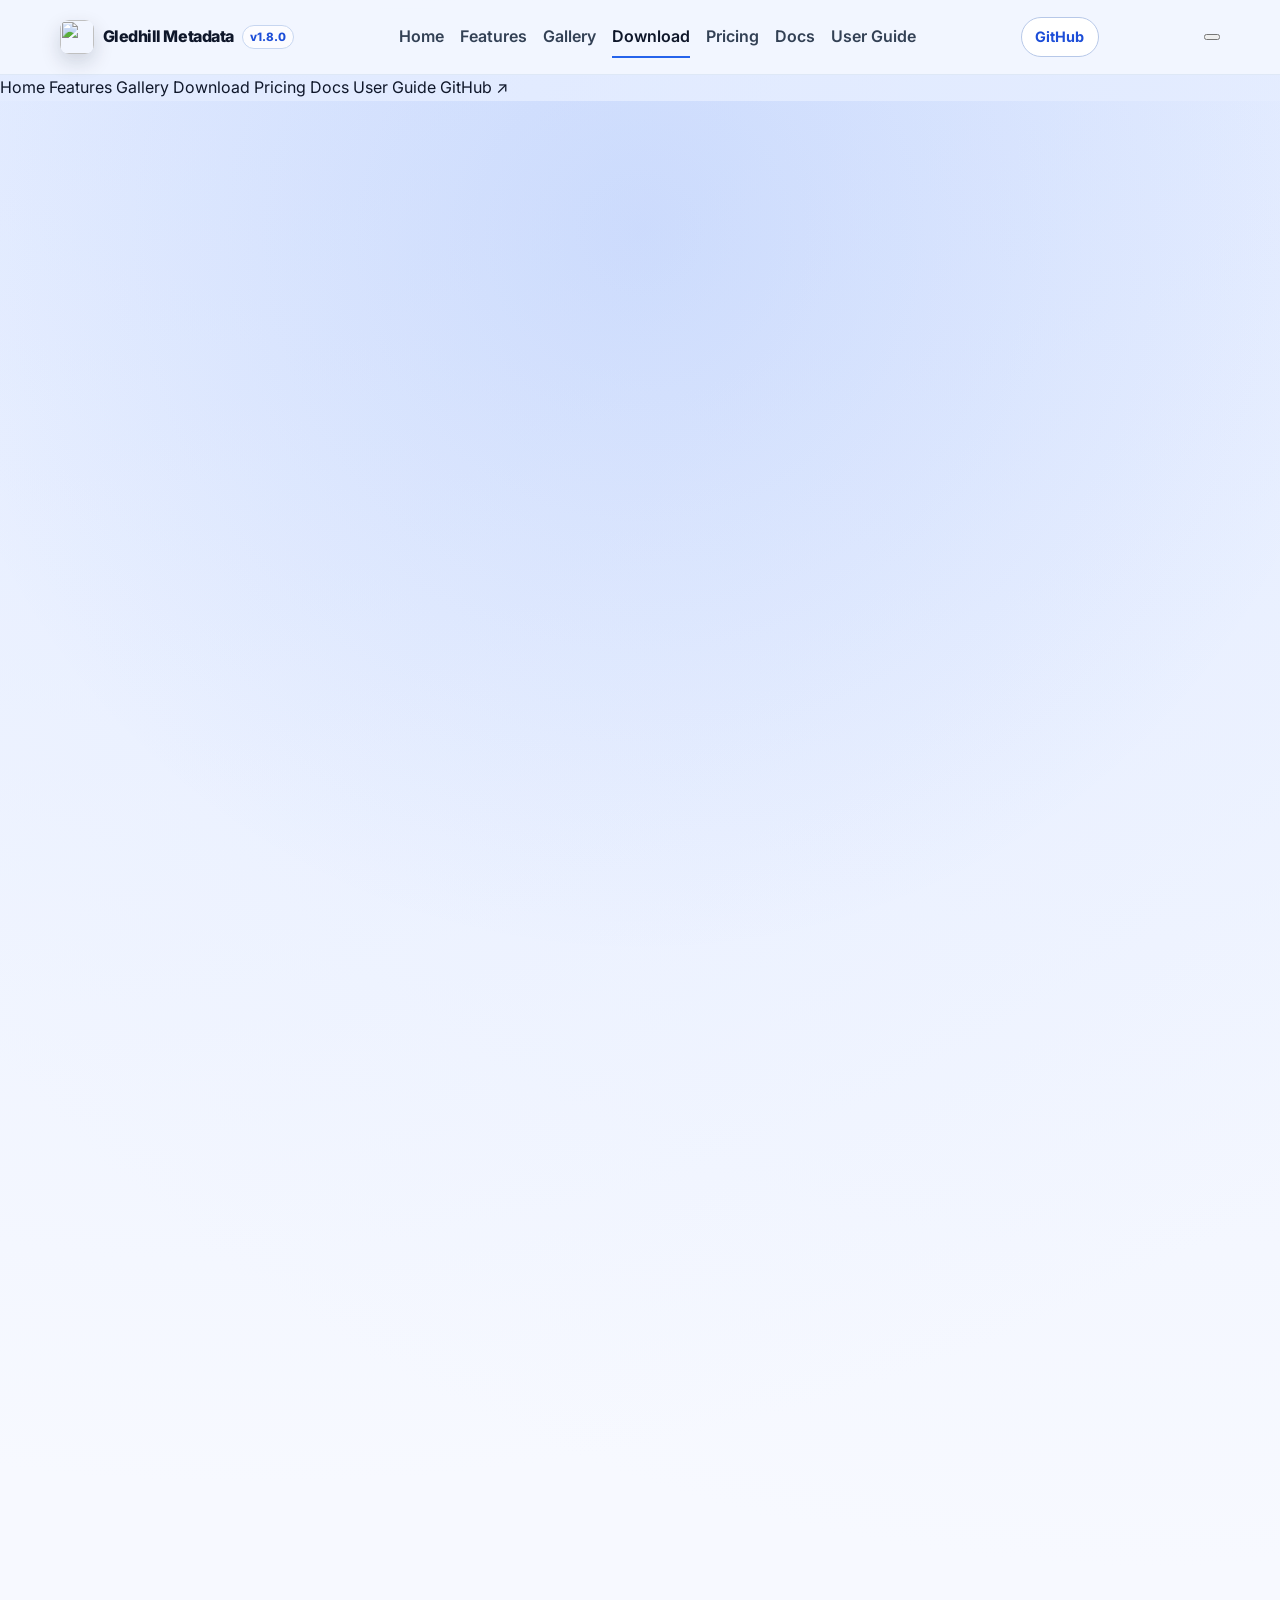
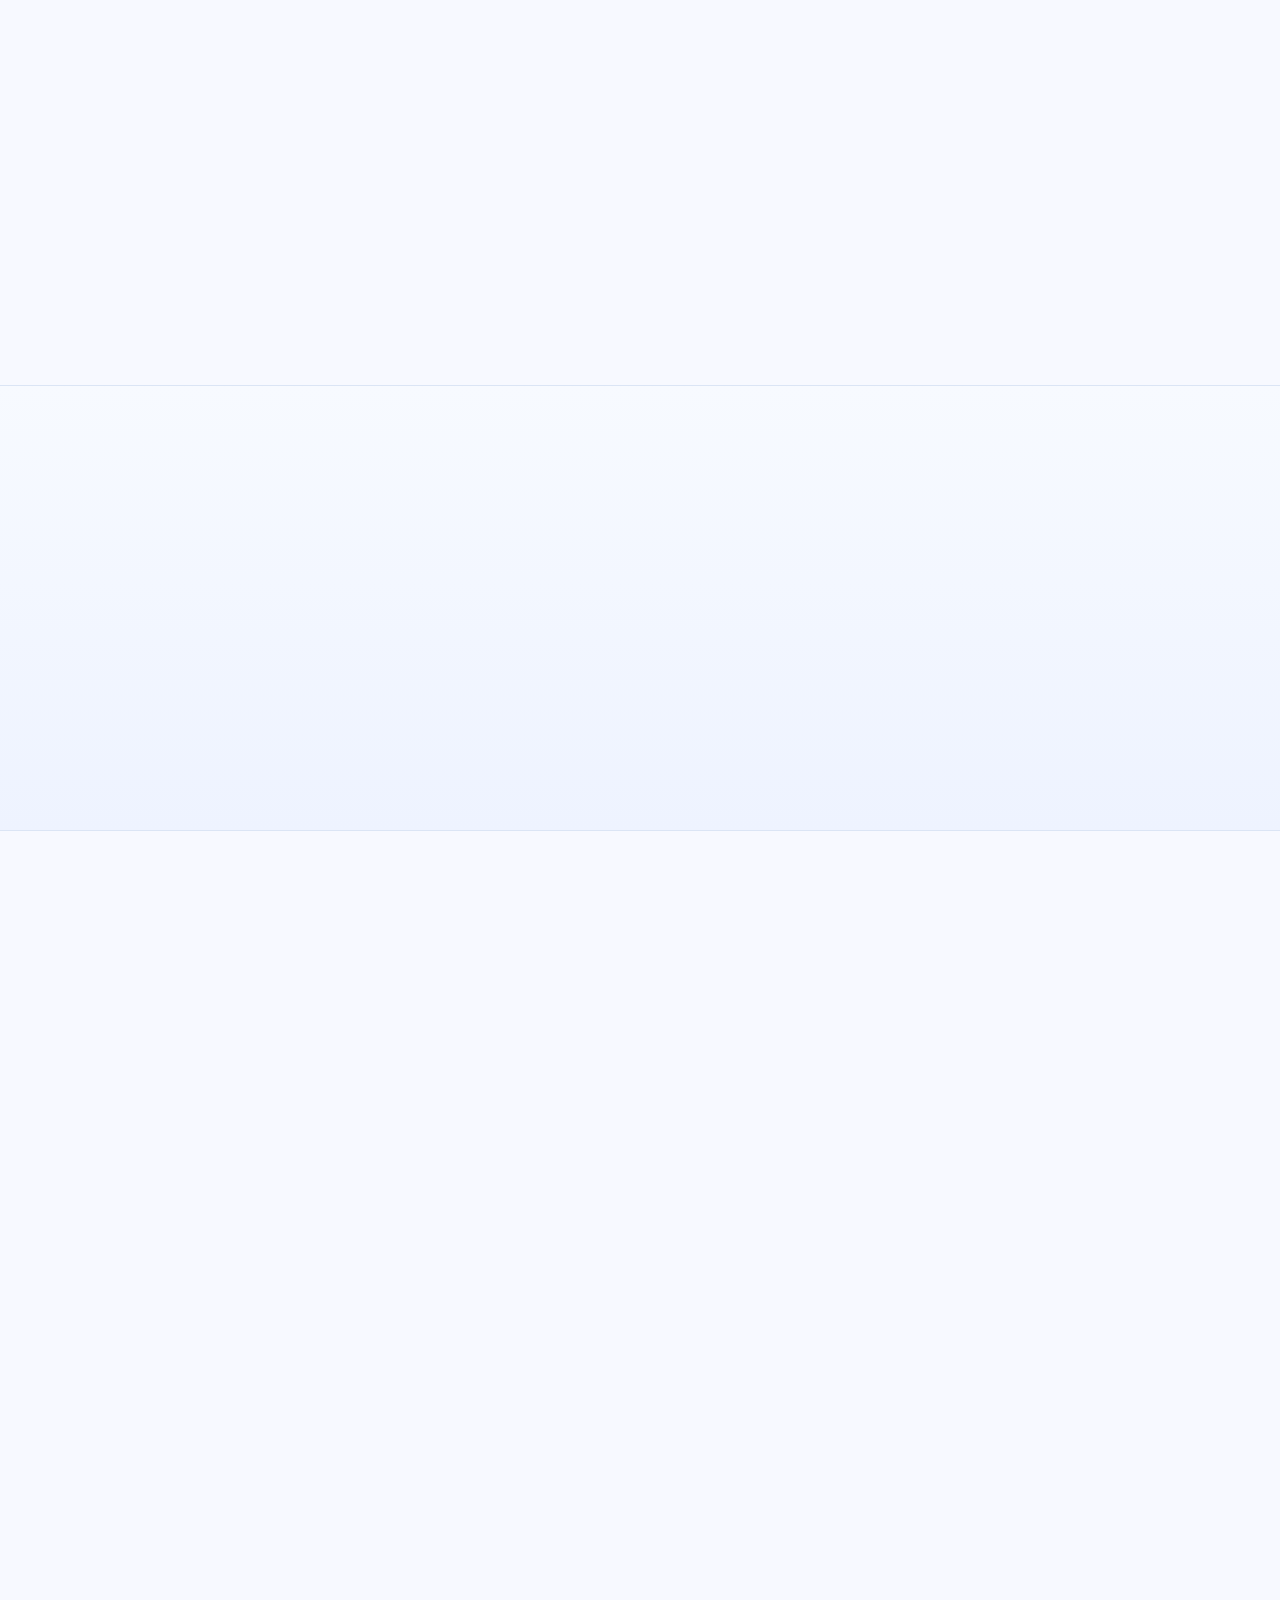
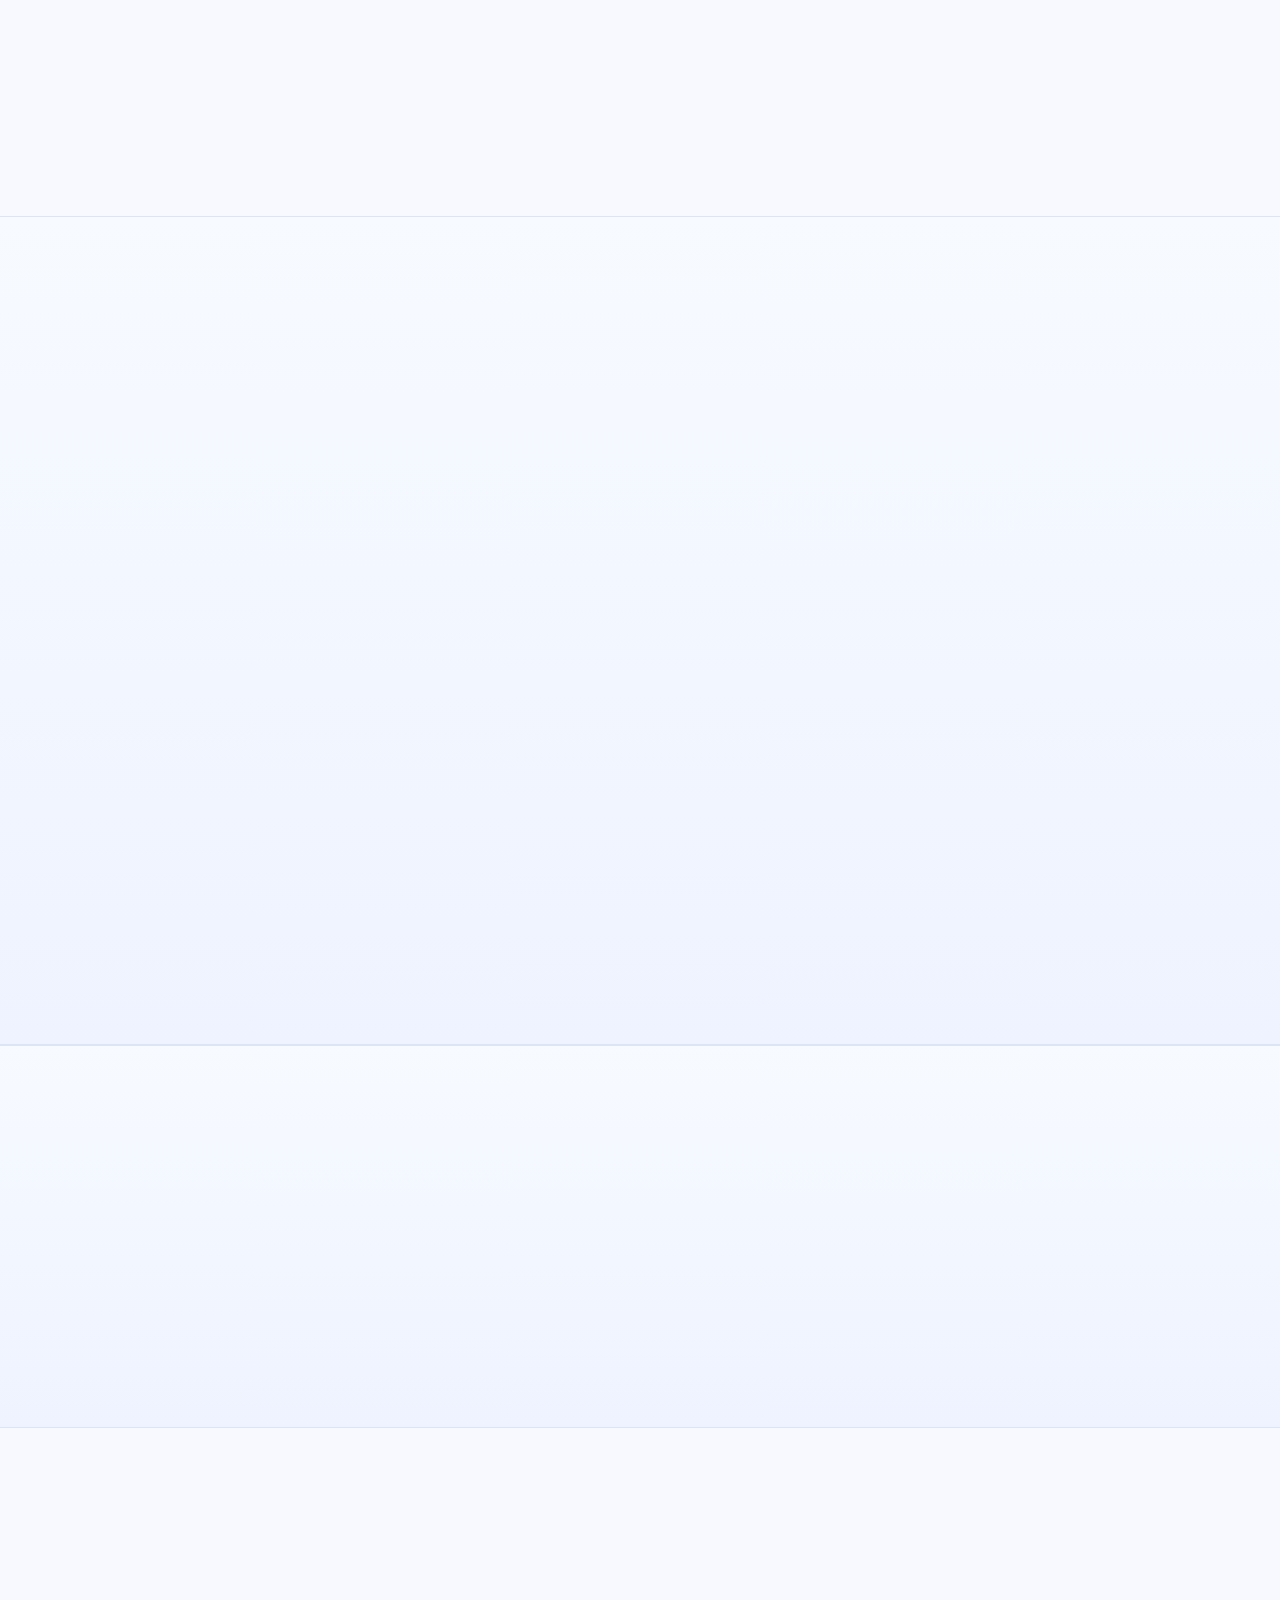
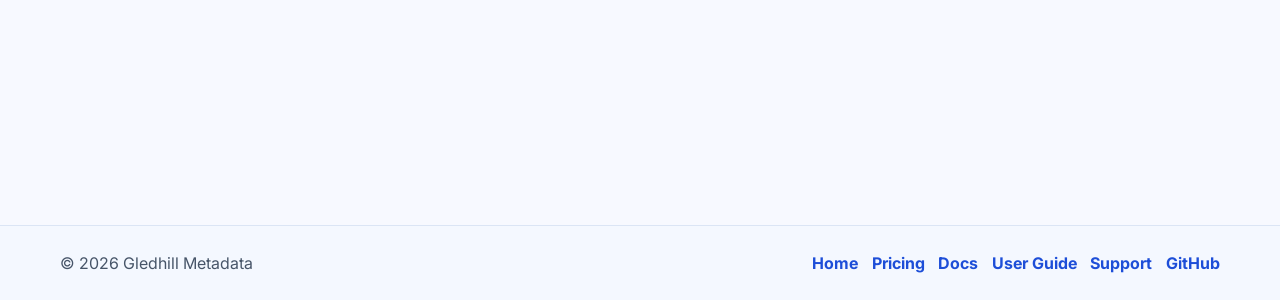
==== commit 40f87215: "1.9.0" ====
--- a/index.html
+++ b/index.html
@@ -39,9 +39,24 @@
         <a href="docs.html">Docs</a>
         <a href="user-guide.html">User Guide</a>
       </nav>
-      <a class="btn btn-outline btn-small" href="https://github.com/Nerd-or-Geek/Gledhill-Metadata" target="_blank" rel="noopener noreferrer">GitHub</a>
+      <a class="btn btn-outline btn-small nav-github" href="https://github.com/Nerd-or-Geek/Gledhill-Metadata" target="_blank" rel="noopener noreferrer">GitHub</a>
+      <button class="nav-hamburger" aria-label="Toggle navigation" aria-expanded="false" aria-controls="mobile-nav">
+        <span></span><span></span><span></span>
+      </button>
     </div>
   </header>
+  <div class="mobile-nav-overlay" id="mobile-nav" aria-hidden="true">
+    <nav aria-label="Mobile navigation">
+      <a href="#top">Home</a>
+      <a href="#features">Features</a>
+      <a href="#gallery">Gallery</a>
+      <a href="#download">Download</a>
+      <a href="pricing.html">Pricing</a>
+      <a href="docs.html">Docs</a>
+      <a href="user-guide.html">User Guide</a>
+      <a href="https://github.com/Nerd-or-Geek/Gledhill-Metadata" target="_blank" rel="noopener noreferrer">GitHub ↗</a>
+    </nav>
+  </div>
 
   <main id="top">
     <section class="hero">
@@ -61,10 +76,11 @@
           <a class="btn btn-outline" href="user-guide.html">View user guide</a>
         </div>
 
-      <div class="support-banner">
-        <p>💙 <strong>Free for individuals</strong> • Businesses are encouraged to <a href="pricing.html">support development</a></p>
-      </div>
-          </div>
+        <div class="support-banner">
+          <p>💙 <strong>Free for individuals</strong> • Businesses are encouraged to <a href="pricing.html">support development</a></p>
+        </div>
+
+        <div class="hero-screenshot">
           <img src="assets/screenshots/user-guide/02-GM-main-screen-Grid-view.png" alt="Gledhill Metadata Main screen in grid view" />
         </div>
       </div>
@@ -223,7 +239,6 @@
         <p class="section-intro">Gledhill Metadata is free for individuals and open source. Businesses are encouraged to contribute.</p>
         <div class="grid support-buttons">
           <a class="btn btn-primary" href="https://github.com/sponsors/Nerd-or-Geek" target="_blank" rel="noopener noreferrer">💙 GitHub Sponsors</a>
-          <a class="btn btn-primary" href="https://buymeacoffee.com/gledhill-metadata" target="_blank" rel="noopener noreferrer">☕ Buy Me a Coffee</a>
           <a class="btn btn-outline" href="pricing.html">View Pricing</a>
         </div>
       </div>
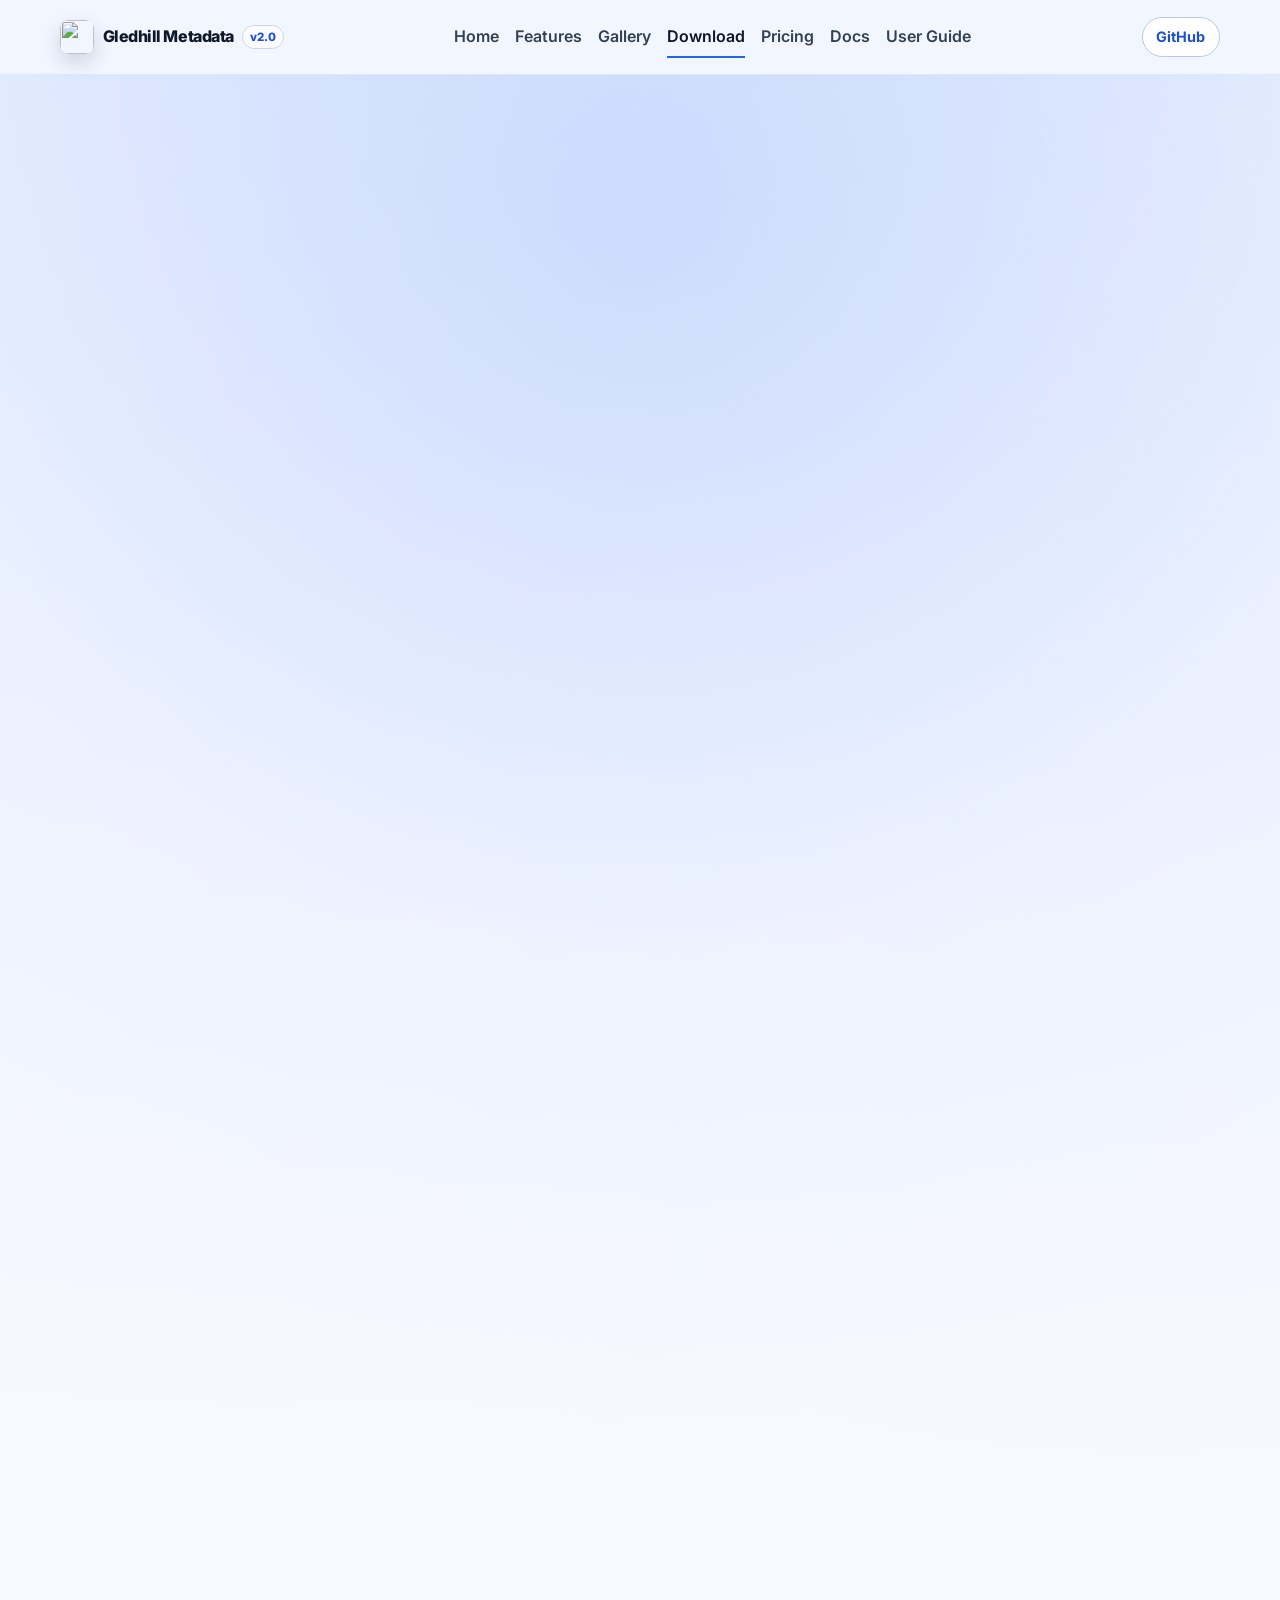
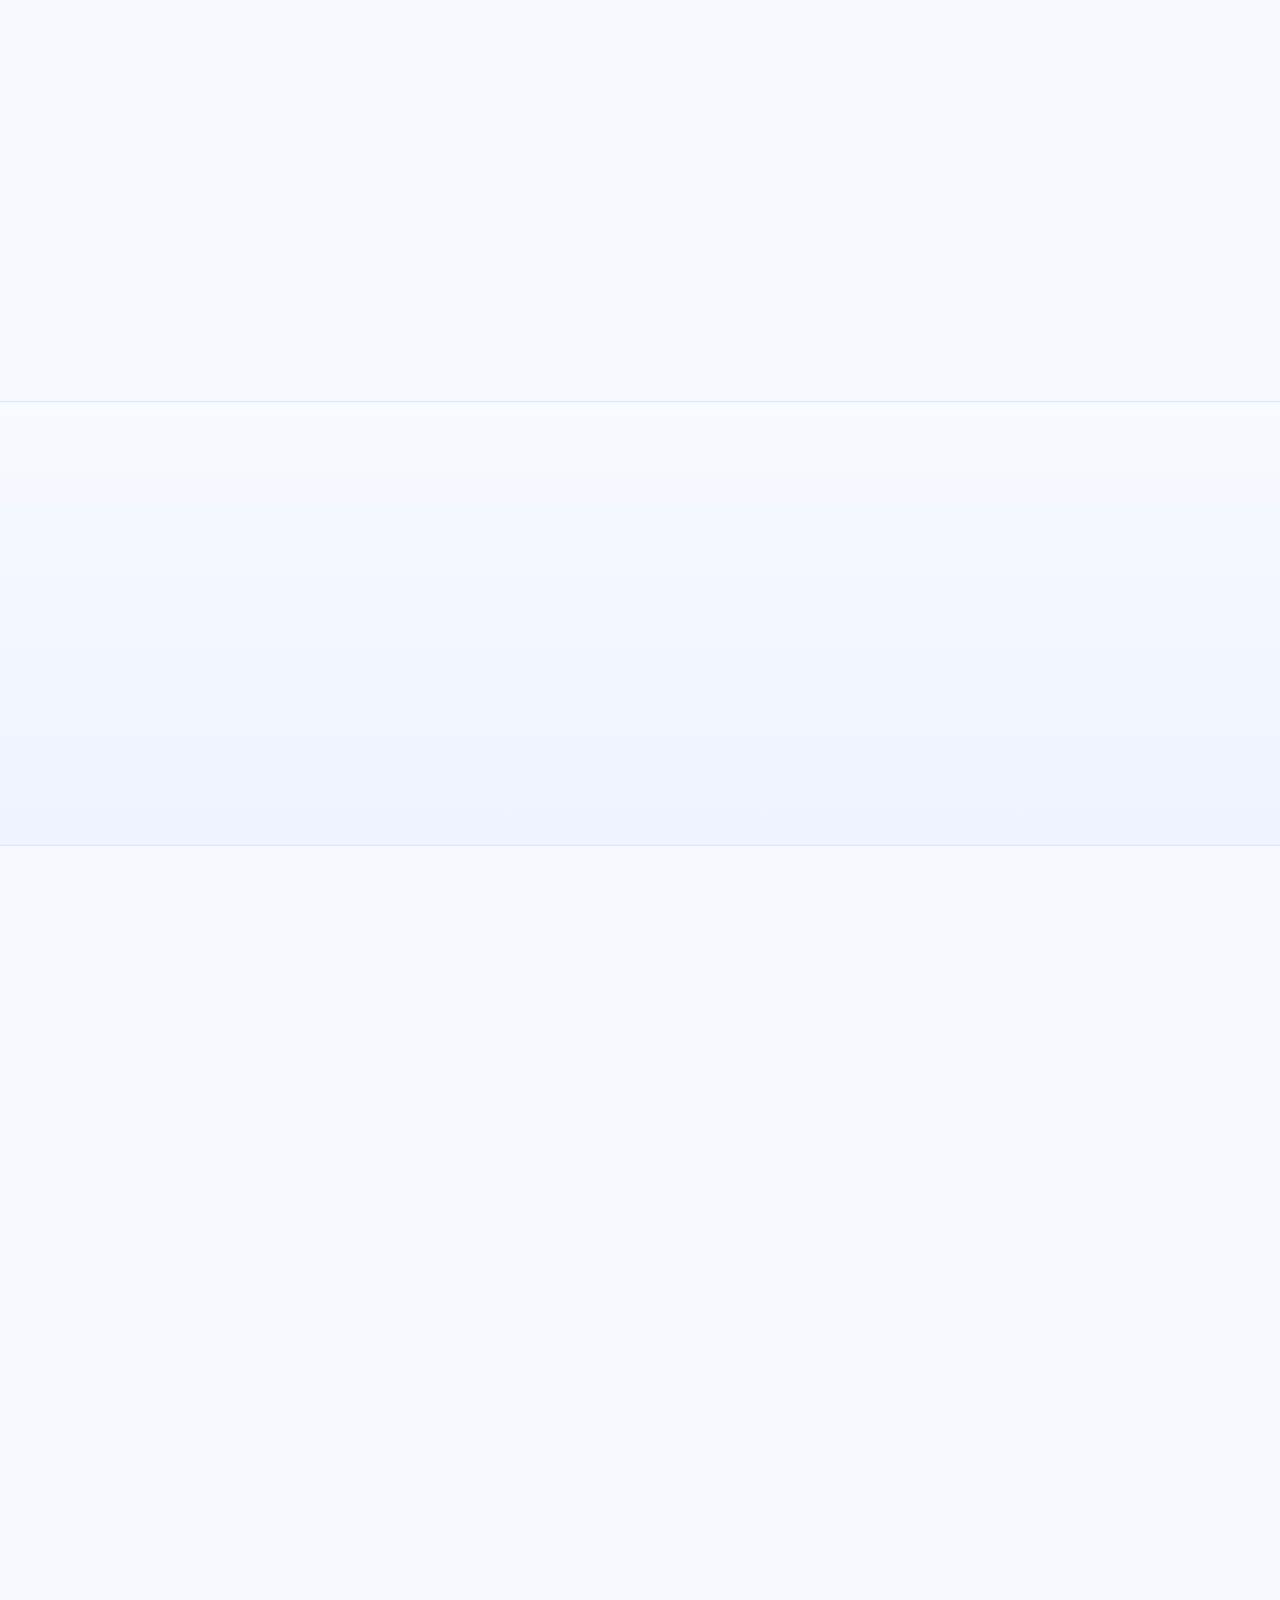
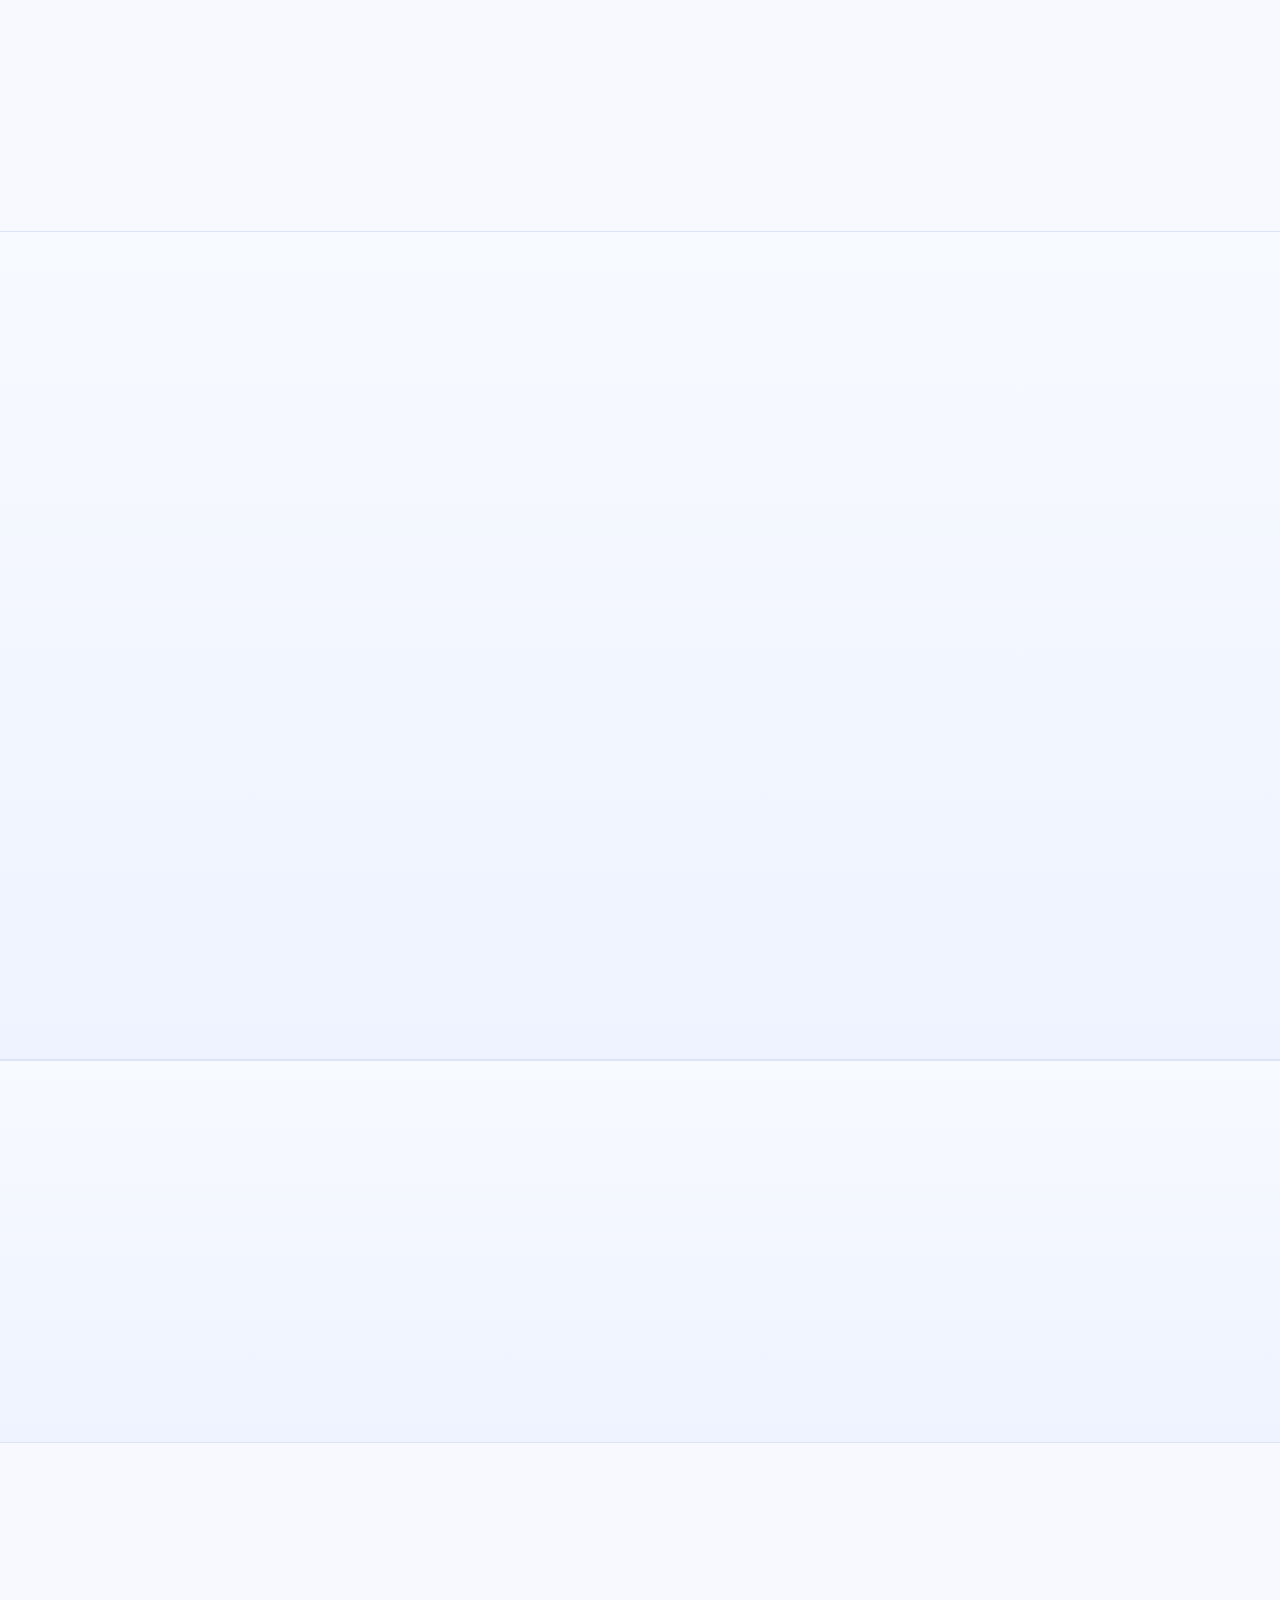
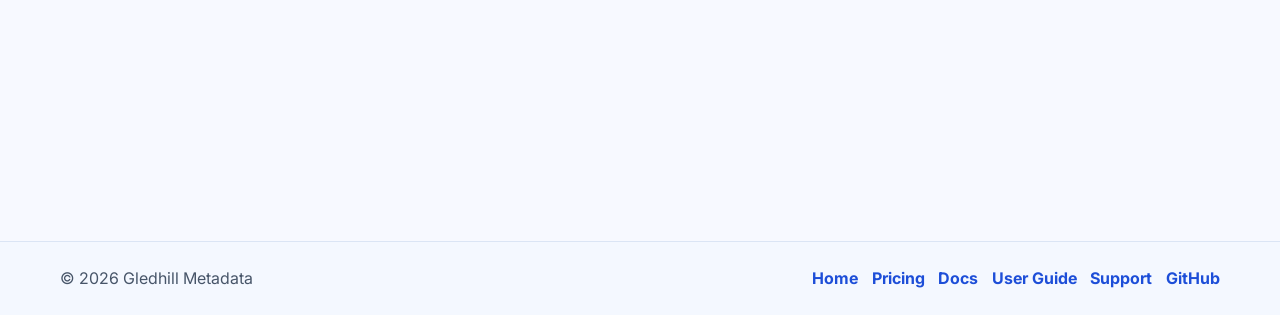
==== commit ad275d09: "2.0 Fixed Star/Default issue etc" ====
--- a/index.html
+++ b/index.html
@@ -4,8 +4,6 @@
   <meta charset="UTF-8" />
   <meta name="viewport" content="width=device-width, initial-scale=1.0" />
   <meta name="description" content="Gledhill Metadata is a premium desktop app to batch edit photo metadata, apply templates, and rename files locally across macOS, Windows, and Linux." />
-  <meta name="keywords" content="photo metadata editor, EXIF editor, IPTC, XMP, batch rename, local photo workflow" />
-  <meta name="author" content="Gledhill Metadata" />
   <title>Gledhill Metadata — Professional Photo Metadata Workflow</title>
   <meta property="og:title" content="Gledhill Metadata — Professional Photo Metadata Workflow" />
   <meta property="og:description" content="Batch edit metadata, apply reusable templates, and rename photos with confidence. Fast, local-first, and cross-platform." />
@@ -28,7 +26,7 @@
       <a href="#top" class="brand" aria-label="Gledhill Metadata home">
         <img class="brand-logo" src="assets/app_logo-web.png" alt="" aria-hidden="true" />
         <span>Gledhill Metadata</span>
-        <span class="brand-version">v1.8.0</span>
+        <span class="brand-version">v2.0</span>
       </a>
       <nav class="nav" aria-label="Main navigation">
         <a href="#top">Home</a>
@@ -65,7 +63,7 @@
         <h1>Edit metadata at scale.<br/>Ship cleaner photo libraries faster.</h1>
         <p class="hero-tagline">Gledhill Metadata helps photographers and teams batch-edit EXIF/IPTC/XMP fields, apply reusable templates, and rename files with precision — all locally on your desktop, with clear docs and a visual user guide when you need them.</p>
         <div class="hero-micro-proof" aria-label="Product highlights">
-          <span>Current release v1.8.0</span>
+          <span>Current release v2.0</span>
           <span>Local-first</span>
           <span>Batch workflows</span>
           <span>Cross-platform desktop app</span>
@@ -200,7 +198,7 @@
       <div class="container" data-reveal>
         <h2>Download Gledhill Metadata</h2>
         <p class="section-intro">Choose your platform and start shipping cleaner metadata today.</p>
-        <p class="version-note"><strong>Current release:</strong> v1.8.0</p>
+        <p class="version-note"><strong>Current release:</strong> v2.0</p>
 
         <div class="grid download-grid">
           <article class="download-card">
--- a/styles.css
+++ b/styles.css
@@ -391,6 +391,14 @@
   grid-template-columns: repeat(3, minmax(0, 1fr));
 }
 
+.cards-2 {
+  grid-template-columns: repeat(2, minmax(0, 1fr));
+}
+
+.cards-4 {
+  grid-template-columns: repeat(4, minmax(0, 1fr));
+}
+
 .card {
   padding: 1.3rem;
   transition: transform 0.25s ease, box-shadow 0.25s ease;
@@ -509,6 +517,20 @@
   width: 100%;
   aspect-ratio: 16 / 9;
   border: 0;
+}
+
+.video-actions {
+  margin-top: 1rem;
+  display: flex;
+  flex-wrap: wrap;
+  align-items: center;
+  justify-content: space-between;
+  gap: 0.75rem;
+}
+
+.video-actions p {
+  font-weight: 600;
+  color: #334155;
 }
 
 .download-grid {
@@ -861,7 +883,7 @@
 }
 
 .pricing-grid {
-  grid-template-columns: repeat(3, minmax(0, 1fr));
+  grid-template-columns: repeat(4, minmax(0, 1fr));
 }
 
 .pricing-card,
@@ -1024,11 +1046,98 @@
   }
 }
 
+/* Hero screenshot */
+.hero-screenshot {
+  margin-top: 2.5rem;
+  border-radius: var(--radius);
+  overflow: hidden;
+  box-shadow: var(--shadow-lg);
+  border: 1px solid var(--border);
+}
+
+.hero-screenshot img {
+  width: 100%;
+  display: block;
+}
+
+/* Mobile hamburger nav */
+.nav-hamburger {
+  display: none;
+  flex-direction: column;
+  justify-content: center;
+  gap: 5px;
+  width: 40px;
+  height: 40px;
+  border: 1px solid var(--border);
+  border-radius: 10px;
+  background: rgba(255,255,255,0.85);
+  cursor: pointer;
+  padding: 8px;
+  transition: background 0.2s ease;
+}
+
+.nav-hamburger span {
+  display: block;
+  height: 2px;
+  border-radius: 2px;
+  background: var(--text);
+  transition: transform 0.25s ease, opacity 0.2s ease;
+  transform-origin: center;
+}
+
+.nav-hamburger.is-open span:nth-child(1) { transform: translateY(7px) rotate(45deg); }
+.nav-hamburger.is-open span:nth-child(2) { opacity: 0; }
+.nav-hamburger.is-open span:nth-child(3) { transform: translateY(-7px) rotate(-45deg); }
+
+.mobile-nav-overlay {
+  display: none;
+  position: fixed;
+  inset: 74px 0 0;
+  z-index: 39;
+  background: rgba(247, 249, 255, 0.97);
+  backdrop-filter: blur(12px);
+  border-top: 1px solid var(--border);
+  padding: 1.5rem;
+  overflow-y: auto;
+  transform: translateY(-8px);
+  opacity: 0;
+  pointer-events: none;
+  transition: transform 0.25s ease, opacity 0.25s ease;
+}
+
+.mobile-nav-overlay.is-open {
+  opacity: 1;
+  transform: translateY(0);
+  pointer-events: auto;
+}
+
+.mobile-nav-overlay nav {
+  display: flex;
+  flex-direction: column;
+  gap: 0.25rem;
+}
+
+.mobile-nav-overlay nav a {
+  display: block;
+  padding: 0.85rem 1rem;
+  border-radius: 12px;
+  font-weight: 600;
+  font-size: 1.1rem;
+  color: var(--text);
+  transition: background 0.2s ease, color 0.2s ease;
+}
+
+.mobile-nav-overlay nav a:hover {
+  background: #ecf3ff;
+  color: var(--primary);
+}
+
 @media (max-width: 1050px) {
   .cards-3,
   .download-grid,
   .doc-media-grid,
-  .pricing-grid {
+  .pricing-grid,
+  .cards-4 {
     grid-template-columns: repeat(2, minmax(0, 1fr));
   }
 
@@ -1075,9 +1184,19 @@
   }
 
   .nav {
-    flex-wrap: wrap;
-    justify-content: center;
-    width: 100%;
+    display: none;
+  }
+
+  .nav-github {
+    display: none;
+  }
+
+  .nav-hamburger {
+    display: flex;
+  }
+
+  .mobile-nav-overlay {
+    display: block;
   }
 
   .section {
@@ -1085,12 +1204,14 @@
   }
 
   .cards-3,
+  .cards-2,
   .download-grid,
   .trust-grid,
   .doc-grid,
   .doc-media-grid,
   .faq-grid,
   .pricing-grid,
+  .cards-4,
   .support-grid,
   .support-buttons,
   .doc-sidebar nav {
@@ -1118,6 +1239,11 @@
 
   .footer-links {
     justify-content: center;
+  }
+
+  .video-actions {
+    justify-content: center;
+    text-align: center;
   }
 }
 
